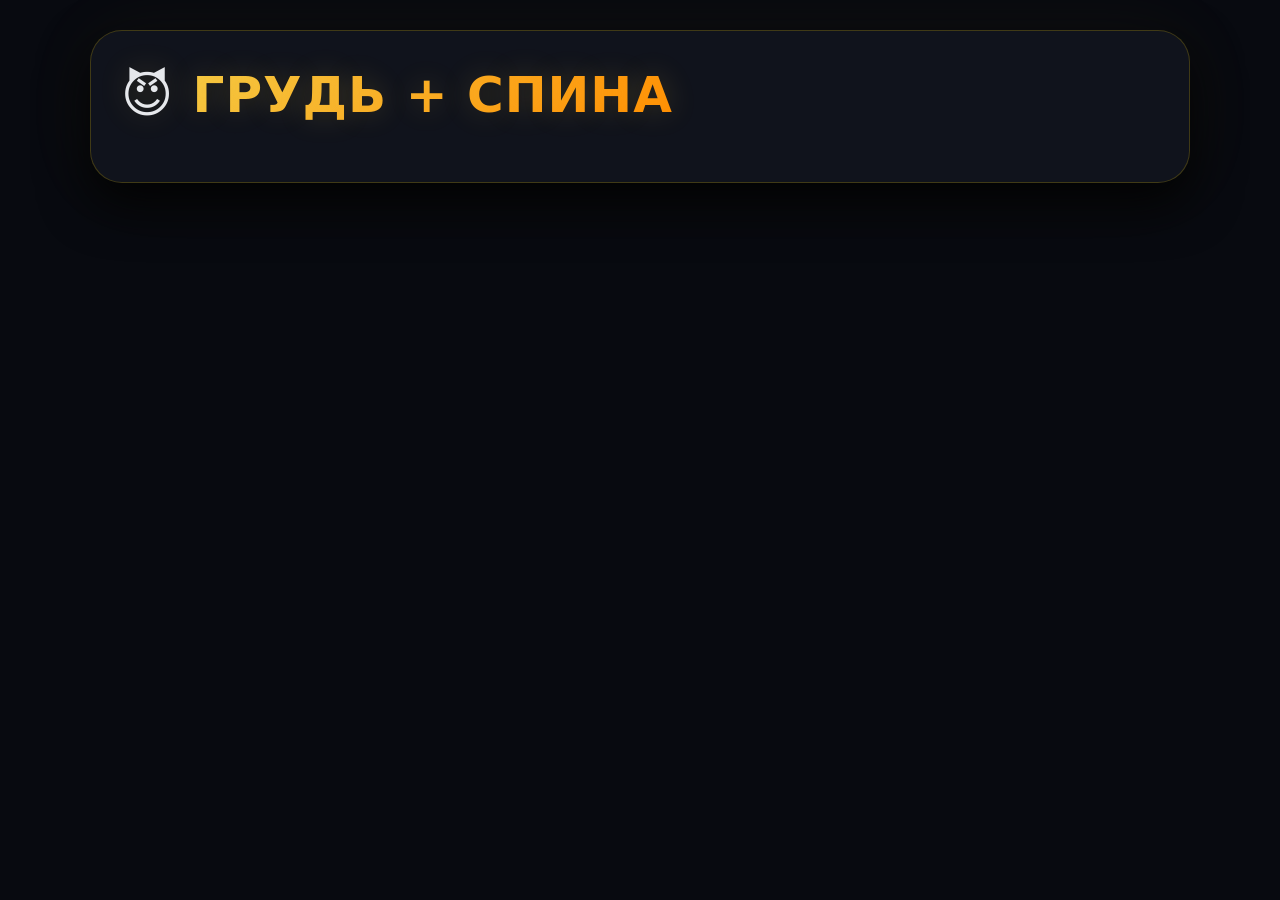
==== chest/chest.html @ 01c7d96b "Add files via upload" ====
<!DOCTYPE html>
<html lang="ru">
    <head>
        <meta charset="UTF-8" />
        <meta name="viewport" content="width=device-width, initial-scale=1.0" />
        <title>Адская тренировка: Грудь + Спина</title>
        <link rel="stylesheet" href="style.css">
    </head>
    <body>
        <div class="container">
        <h1 class="fade-item">😈 <span>ГРУДЬ + СПИНА</span></h1>

        <div class="subhead fade-item">
            <div class="meta">
                <span>⏱ 60–80 мин</span>
                <span>🔥 <i>Грудь + Спина</i></span>
                <span>🔄 1 раз в неделю (ПТ)</span>
            </div>
            <div class="badge-user">
                <div class="avatar">👤</div>
                <div class="name">Тимур Ветров <small>• тренировка</small></div>
            </div>
        </div>

        <!-- БЛОК 1: БАЗА -->
        <div class="block red fade-item">
            <div class="block-title">
                <span class="emoji">🔴</span> Блок 1: База (жим + тяга)
            </div>
            <div class="block-sub">Закладываем основу массы и силы.</div>
            <table>
                <thead>
                    <tr><th>№</th><th>Упражнение</th><th>Подходы</th><th>Повторы</th><th>Отдых</th></tr>
                </thead>
                <tbody>
                    <tr><td><span class="highlight">1</span></td><td><strong>Жим штанги горизонтально — пирамида</strong></td><td>6</td><td>20 / 15 / 8 / макс / макс / макс</td><td>60 сек / 120 сек</td></tr>
                    <tr><td><span class="highlight">2</span></td><td><strong>Верхние тяги (широкий хват)</strong></td><td>3</td><td>10–12</td><td>60–90″</td></tr>
                    <tr><td><span class="highlight">3</span></td><td><strong>Верхние тяги (узкий/средний хват)</strong></td><td>3</td><td>10–12</td><td>60–90″</td></tr>
                </tbody>
            </table>
        </div>

        <div class="rest-plate fade-item">
            ⏱ ОТДЫХ 90 СЕКУНД
            <div class="sub">переход к добивке груди</div>
        </div>

        <!-- БЛОК 2: ДОБИВКА ГРУДИ -->
        <div class="block blue fade-item">
            <div class="block-title">
                <span class="emoji">🔵</span> Блок 2: Добивка груди (углы + изоляция)
            </div>
            <div class="block-sub"><strong>Внимание:</strong> жим на опущенной скамье — твой приоритет, бьёт прямо в низ груди.</div>
            <table>
                <thead>
                    <tr><th>№</th><th>Упражнение</th><th>Подходы</th><th>Повторы</th><th>Отдых</th></tr>
                </thead>
                <tbody>
                    <tr><td><span class="highlight">4</span></td><td><strong>Жим гантелей на опущенной скамье (низ)</strong></td><td>3</td><td>10–12</td><td>90″</td></tr>
                    <tr><td><span class="highlight">5</span></td><td><strong>Жим гантелей на приподнятой скамье (верх)</strong></td><td>3</td><td>10–12</td><td>90″</td></tr>
                    <tr><td><span class="highlight">6</span></td><td><strong>Разводка на горизонтальной скамье</strong></td><td>3</td><td>12–15</td><td>60″</td></tr>
                </tbody>
            </table>
        </div>

        <div class="rest-plate fade-item">
            ⏱ ОТДЫХ 90 СЕКУНД
            <div class="sub">переход к толщине спины</div>
        </div>

        <!-- БЛОК 3: ТОЛЩИНА СПИНЫ -->
        <div class="block yellow fade-item">
            <div class="block-title">
                <span class="emoji">🟡</span> Блок 3: Толщина спины (горизонтальные тяги)
            </div>
            <div class="block-sub">Глубина спины, ромбовидные, средняя трапеция.</div>
            <table>
                <thead>
                    <tr><th>№</th><th>Упражнение</th><th>Подходы</th><th>Повторы</th><th>Отдых</th></tr>
                </thead>
                <tbody>
                    <tr><td><span class="highlight">7</span></td><td><strong>Тяга штанги с Т-грифом — пирамида</strong></td><td>4</td><td>15 / 8 / 8 / 8</td><td>90″</td></tr>
                    <tr><td><span class="highlight">8</span></td><td><strong>Тяги на тросовом тренажере (раздельные ручки, сидя)</strong></td><td>3</td><td>12–15</td><td>60″</td></tr>
                </tbody>
            </table>
        </div>

        <div class="rest-plate fade-item">
            ⏱ ОТДЫХ 60 СЕКУНД
            <div class="sub">переход к изоляции</div>
        </div>

        <!-- БЛОК 4: ИЗОЛЯЦИЯ + ДОБОЙ -->
        <div class="block green fade-item">
            <div class="block-title">
                <span class="emoji">🟢</span> Блок 4: Изоляция + добой
            </div>
            <div class="block-sub">Коронные упражнения для пикового сокращения и поясницы.</div>
            <table>
                <thead>
                    <tr><th>№</th><th>Упражнение</th><th>Подходы</th><th>Повторы</th><th>Отдых</th></tr>
                </thead>
                <tbody>
                    <tr><td><span class="highlight">9</span></td><td><strong>Отжимания от брусьев (с весом)</strong></td><td>3</td><td>10–12</td><td>90″</td></tr>
                    <tr><td><span class="highlight">10</span></td><td><strong>Бабочка (тренажёр)</strong></td><td>3</td><td>12–15</td><td>60″</td></tr>
                    <tr><td><span class="highlight">11</span></td><td><strong>Гиперэкстензия (с блином на груди)</strong></td><td>3</td><td>15–20</td><td>45″</td></tr>
                </tbody>
            </table>
        </div>

        <div class="note-block fade-item">
            <h3>🧠 ТВОИ ПОМЕТКИ</h3>
            <ul>
                <li><strong>Пирамида (1):</strong> первые два подхода — разминочные (60 сек), остальные — рабочие (120 сек).</li>
                <li><strong>Низ груди — твой приоритет.</strong> Жим на опущенной скамье и брусья обязательны.</li>
                <li><strong>Колени не страдают</strong> — все упражнения выполняются сидя, лёжа или с опорой.</li>
                <li><strong>Тяга Т-грифа:</strong> разминка 25 кг, потом 40 кг, потом 2 подхода по 50 кг.</li>
                <li><strong>Суперсет не предусмотрен</strong> — делай всё по отдельности с отдыхом.</li>
            </ul>
        </div>

        <div class="footer fade-item">
            <div>
                <span class="latin">🦾 Per aspera ad astra.</span>
                <span class="main-text">Только вперед, ГаЗззз!</span>
                <span class="flame">🔥</span>
            </div>
        </div>
    </div>

        <script src="../app.js"></script>
    </body>
</html>
---- chest/style.css ----
* {
    margin: 0;
    padding: 0;
    box-sizing: border-box;
}

body {
    background: #080a10;
    font-family: 'Segoe UI', Roboto, system-ui, -apple-system, sans-serif;
    padding: 30px 15px;
    display: flex;
    justify-content: center;
    color: #e6e8ec;
}

.container {
    max-width: 1100px;
    width: 100%;
    background: #10131c;
    padding: 35px 30px;
    border-radius: 32px;
    box-shadow: 0 20px 50px rgba(0, 0, 0, 0.9), 0 0 80px rgba(245, 200, 66, 0.05);
    border: 1px solid rgba(255, 215, 0, 0.2);
    transition: opacity 0.5s ease, transform 0.5s ease;
    overflow: hidden;
}

.fade-item {
    opacity: 0;
    transform: translateY(20px);
    transition: opacity 0.8s ease, transform 0.8s ease, height 0.8s ease, margin 0.8s ease, padding 0.8s ease;
    height: 0;
    overflow: hidden;
    margin: 0;
    padding: 0;
}

.fade-item.visible {
    opacity: 1;
    transform: translateY(0);
    height: auto;
    overflow: visible;
}

h1.fade-item {
    height: auto;
    overflow: visible;
    padding: 0;
    margin: 0 0 8px 0;
}
h1.fade-item.visible {
    margin: 0 0 8px 0;
}

.subhead.fade-item {
    display: flex;
    flex-wrap: wrap;
    justify-content: space-between;
    align-items: center;
    border-bottom: 1px solid #252b37;
    padding: 0;
    margin: 0;
    height: 0;
    overflow: hidden;
    opacity: 0;
}
.subhead.fade-item.visible {
    height: auto;
    overflow: visible;
    padding: 0 0 20px 0;
    margin: 0 0 30px 0;
    opacity: 1;
}

.block {
    background: #181e28;
    border-radius: 24px;
    border-left: 6px solid #f5c842;
    box-shadow: 0 2px 20px rgba(0, 0, 0, 0.6), 0 0 30px rgba(0, 0, 0, 0.3);
}

.block.fade-item {
    padding: 0;
    margin: 0;
    height: 0;
    overflow: hidden;
    opacity: 0;
}
.block.fade-item.visible {
    height: auto;
    overflow: visible;
    padding: 20px 24px;
    margin: 0 0 40px 0;
    opacity: 1;
}

.block.red {
    border-left-color: #ff4757;
    background: linear-gradient(135deg, #1a1015, #181e28);
    box-shadow: 0 2px 20px rgba(255, 71, 87, 0.15), 0 0 40px rgba(255, 71, 87, 0.05);
}

.block.green {
    border-left-color: #2ed573;
    background: linear-gradient(135deg, #0f1a14, #181e28);
    box-shadow: 0 2px 20px rgba(46, 213, 115, 0.15), 0 0 40px rgba(46, 213, 115, 0.05);
}

.block.blue {
    border-left-color: #4a8de6;
    background: linear-gradient(135deg, #0f172a, #181e28);
    box-shadow: 0 2px 20px rgba(74, 141, 230, 0.15), 0 0 40px rgba(74, 141, 230, 0.05);
}

.block.yellow {
    border-left-color: #e9b741;
    background: linear-gradient(135deg, #1a150f, #181e28);
    box-shadow: 0 2px 20px rgba(233, 183, 65, 0.15), 0 0 40px rgba(233, 183, 65, 0.05);
}

.block.black {
    border-left-color: #7f8c9b;
    background: linear-gradient(135deg, #14171c, #181e28);
    box-shadow: 0 2px 20px rgba(127, 140, 155, 0.1), 0 0 30px rgba(127, 140, 155, 0.03);
}

.rest-plate.fade-item {
    padding: 0;
    margin: 0;
    height: 0;
    overflow: hidden;
    opacity: 0;
}
.rest-plate.fade-item.visible {
    height: auto;
    overflow: visible;
    padding: 14px 20px;
    margin: 0 0 40px 0;
    opacity: 1;
}

.note-block.fade-item {
    padding: 0;
    margin: 0;
    height: 0;
    overflow: hidden;
    opacity: 0;
}
.note-block.fade-item.visible {
    height: auto;
    overflow: visible;
    padding: 20px 26px;
    margin: 30px 0 0 0;
    opacity: 1;
}

.footer.fade-item {
    padding: 0;
    margin: 0;
    height: 0;
    overflow: hidden;
    opacity: 0;
}
.footer.fade-item.visible {
    height: auto;
    overflow: visible;
    padding: 25px 0 0 0;
    margin: 30px 0 0 0;
    opacity: 1;
    border-top: 1px solid #1f2733;
}

h1 {
    font-size: 50px;
    font-weight: 700;
    letter-spacing: 1px;
    text-shadow: 0 0 30px rgba(245, 200, 66, 0.2);
    text-align: left;
}

h1 span {
    background: linear-gradient(135deg, #f5c842, #ff8c00);
    -webkit-background-clip: text;
    -webkit-text-fill-color: transparent;
}

.subhead .meta {
    font-size: 15px;
    color: #a0a8b8;
    display: flex;
    flex-wrap: wrap;
    gap: 20px;
}

.subhead .meta span {
    background: #1d232e;
    padding: 5px 16px;
    border-radius: 40px;
    font-weight: 500;
    border: 1px solid #2d3442;
    color: #cdd3df;
}

.subhead .meta i {
    font-style: normal;
    color: #f5c842;
}

.badge-user {
    display: flex;
    align-items: center;
    gap: 12px;
    background: #1d232e;
    padding: 6px 18px 6px 14px;
    border-radius: 40px;
    border: 1px solid #2d3442;
}

.badge-user .avatar {
    width: 32px;
    height: 32px;
    border-radius: 50%;
    background: linear-gradient(135deg, #f5c842, #ff8c00);
    display: flex;
    align-items: center;
    justify-content: center;
    font-size: 18px;
    color: #0b0d11;
    border: 2px solid #f5c842;
}

.badge-user .name {
    font-weight: 600;
    color: #e6e8ec;
    font-size: 14px;
    letter-spacing: 0.3px;
}

.badge-user .name small {
    font-weight: 400;
    color: #8a9bb0;
    font-size: 11px;
    letter-spacing: 0.5px;
}

.block-title {
    font-size: 20px;
    font-weight: 600;
    display: flex;
    align-items: center;
    gap: 12px;
    margin-bottom: 6px;
}

.block.red .block-title {
    color: #ff6b7a;
}
.block.green .block-title {
    color: #4ae08a;
}
.block.blue .block-title {
    color: #6aade6;
}
.block.yellow .block-title {
    color: #e9b741;
}
.block.black .block-title {
    color: #b3bccf;
}

.block-title .emoji {
    font-size: 26px;
}

.block-sub {
    font-size: 14px;
    color: #9aa4b6;
    margin-bottom: 16px;
    padding-left: 40px;
}

table {
    width: 100%;
    border-collapse: collapse;
    font-size: 14px;
    line-height: 1.5;
}

table thead th {
    text-align: left;
    padding: 12px 6px 8px 6px;
    border-bottom: 2px solid #2c3443;
    color: #b3bccf;
    font-weight: 600;
    font-size: 13px;
    letter-spacing: 0.3px;
}

table tbody td {
    padding: 11px 6px;
    border-bottom: 1px solid #222a36;
    vertical-align: middle;
}

table tbody tr:last-child td {
    border-bottom: none;
}

.highlight {
    color: #f5c842;
    font-weight: 600;
}

.block.red .highlight {
    color: #ff6b7a;
}
.block.green .highlight {
    color: #4ae08a;
}
.block.blue .highlight {
    color: #6aade6;
}
.block.yellow .highlight {
    color: #e9b741;
}
.block.black .highlight {
    color: #b3bccf;
}

.rest-plate {
    background: #1a1f2a;
    border: 2px dashed #f5c842;
    border-radius: 16px;
    text-align: center;
    font-size: 22px;
    font-weight: 700;
    color: #f5c842;
    letter-spacing: 2px;
    text-transform: uppercase;
    box-shadow: 0 0 30px rgba(245, 200, 66, 0.08), 0 0 60px rgba(245, 200, 66, 0.03);
}

.rest-plate .sub {
    font-size: 14px;
    font-weight: 400;
    color: #8a9bb0;
    letter-spacing: 1px;
    margin-top: 4px;
}

.rest-plate.special {
    border-color: #7f8c9b;
    color: #b3bccf;
    box-shadow: 0 0 30px rgba(127, 140, 155, 0.06), 0 0 60px rgba(127, 140, 155, 0.02);
}

.note-block {
    background: #10141b;
    border-radius: 20px;
    border: 1px solid #252d3b;
    box-shadow: 0 0 30px rgba(0, 0, 0, 0.3);
}

.note-block h3 {
    color: #f5c842;
    font-size: 18px;
    margin-bottom: 10px;
    text-shadow: 0 0 20px rgba(245, 200, 66, 0.1);
}

.note-block ul {
    list-style: none;
    padding: 0;
}

.note-block li {
    padding: 7px 0 7px 28px;
    background: url('data:image/svg+xml;utf8,<svg xmlns="http://www.w3.org/2000/svg" width="18" height="18" viewBox="0 0 24 24" fill="none" stroke="%23f5c842" stroke-width="2"><path d="M20 6L9 17l-5-5"/></svg>') left center no-repeat;
    background-size: 18px;
    color: #c8d0de;
    line-height: 1.5;
}

.footer {
    text-align: right;
    font-size: 16px;
    color: #7b879b;
}

.footer .latin {
    color: #f5c842;
    font-weight: 600;
    letter-spacing: 1px;
    text-shadow: 0 0 20px rgba(245, 200, 66, 0.1);
}

.footer .main-text {
    color: #b3bccf;
}

.footer .flame {
    color: #ff6b4a;
}

@media (max-width: 1024px) {
    h1 {
        font-size: 40px;
    }
    .subhead.fade-item {
        gap: 15px;
    }
}

@media (max-width: 768px) {
    h1 {
        font-size: 30px;
        font-weight: 600;
    }
    .subhead.fade-item {
        flex-wrap: nowrap;
        justify-content: space-between;
    }
}

@media (max-width: 700px) {
    .container {
        padding: 20px 12px;
    }

    table {
        font-size: 12px;
    }

    .block.fade-item.visible {
        padding: 16px;
        margin: 0 0 20px 0;
    }

    .subhead {
        flex-direction: column;
        align-items: flex-start;
        gap: 12px;
    }
    .subhead.fade-item.visible {
        margin: 0 0 20px 0;
        padding: 0 0 16px 0;
    }

    .rest-plate {
        font-size: 18px;
        padding: 12px 16px;
    }
    .rest-plate.fade-item.visible {
        margin: 0 0 20px 0;
        padding: 12px 16px;
    }

    .note-block.fade-item.visible {
        margin: 20px 0 0 0;
        padding: 16px 18px;
    }

    .footer.fade-item.visible {
        margin: 20px 0 0 0;
        padding: 18px 0 0 0;
    }

    .badge-user {
        padding: 4px 14px 4px 10px;
    }
    .badge-user .avatar {
        width: 26px;
        height: 26px;
        font-size: 14px;
    }
    .badge-user .name {
        font-size: 12px;
    }

    .fade-item {
        transition-duration: 0.4s;
    }

    .container {
        transition-duration: 0.3s;
    }
}

@media (max-width: 530px) {
    h1 {
        font-size: 28px;
        font-weight: 600;
    }
}

@media (max-width: 480px) {
    h1 {
        font-size: 22px;
        font-weight: 600;
    }
    .container {
        padding: 16px 10px;
    }

    .block-title {
        font-size: 17px;
    }

    .block-sub {
        font-size: 12px;
        padding-left: 0;
    }

    .rest-plate {
        font-size: 16px;
        padding: 10px 12px;
    }

    .rest-plate .sub {
        font-size: 12px;
    }

    .note-block.fade-item.visible {
        padding: 14px 16px;
    }

    .note-block li {
        font-size: 13px;
        padding: 5px 0 5px 24px;
    }

    .footer {
        font-size: 14px;
    }
}

@media (max-width: 450px) {
    .block.fade-item.visible {
        padding: 10px;
    }

    .block {
        border-left-width: 2px;
    }

    table {
        line-height: 1.35;
    }

    table thead th {
        text-align: center;
        padding: 0px 3px 4px 3px;
        border-bottom: 1px solid #2c3443;
    }

    table tbody td {
        padding: 5px 4px;
    }
}

@media (max-width: 425px) {
    h1 {
        text-align: center;
    }

    .footer div {
        display: flex;
        gap: 5px;
    }
}
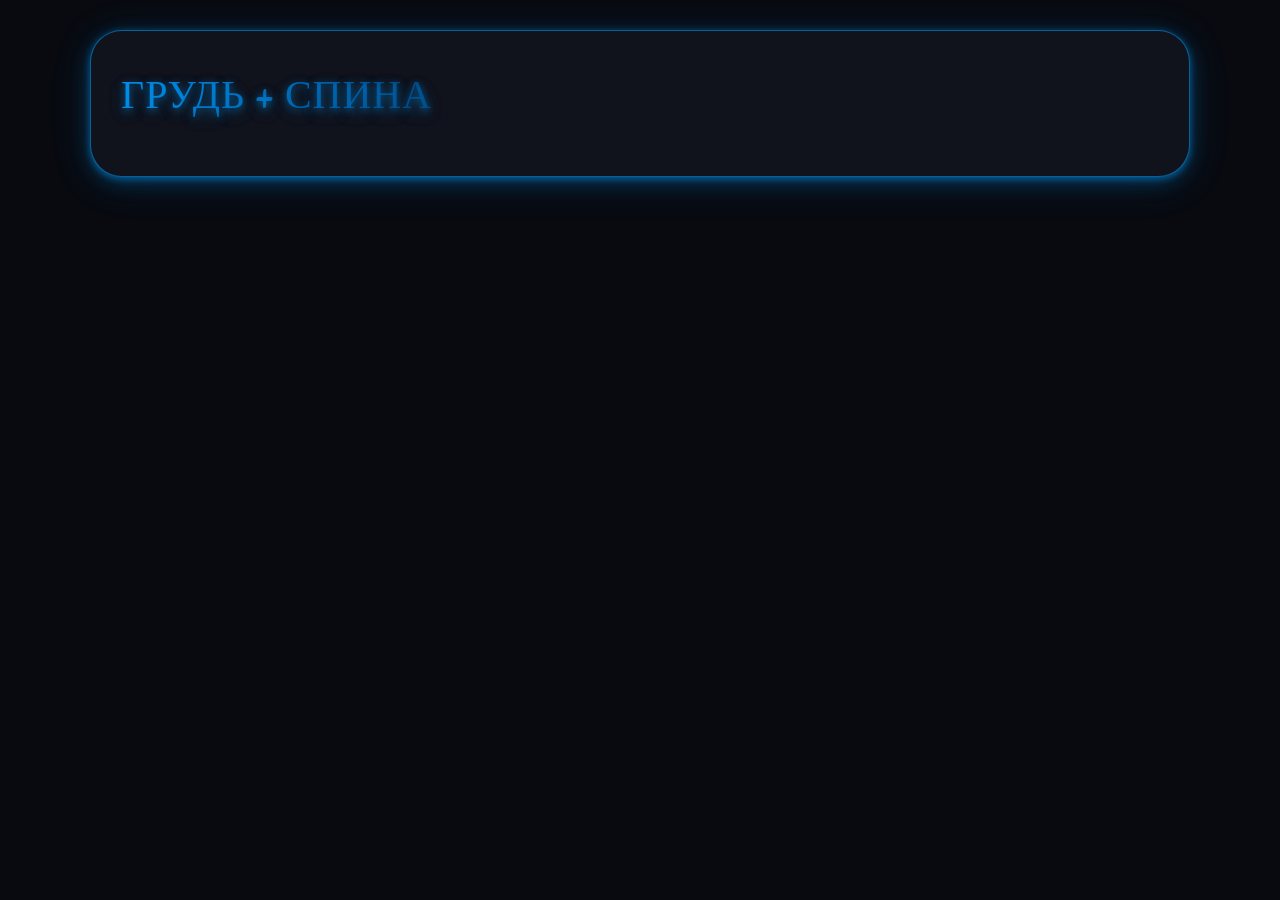
==== commit 3f598168: "Add files via upload" ====
--- a/chest/chest.html
+++ b/chest/chest.html
@@ -7,126 +7,137 @@
         <link rel="stylesheet" href="style.css">
     </head>
     <body>
-        <div class="container">
-        <h1 class="fade-item">😈 <span>ГРУДЬ + СПИНА</span></h1>
+        <div class="page">
+            <h1 class="page__title fade-item">
+                <span class="page__title-accent">ГРУДЬ + СПИНА</span>
+            </h1>
 
-        <div class="subhead fade-item">
-            <div class="meta">
-                <span>⏱ 60–80 мин</span>
-                <span>🔥 <i>Грудь + Спина</i></span>
-                <span>🔄 1 раз в неделю (ПТ)</span>
+            <div class="header fade-item">
+                <div class="header__meta">
+                    <span class="header__tag">⏱ 60–80 мин</span>
+                    <span class="header__tag">🔥 <i>Грудь + Спина</i></span>
+                    <span class="header__tag">🔄 1 раз в неделю (ПТ)</span>
+                </div>
+                <div class="badge">
+                    <div class="badge__avatar">👤</div>
+                    <div class="badge__name">Тимур Ветров <span class="badge__label">• тренировка</span></div>
+                </div>
             </div>
-            <div class="badge-user">
-                <div class="avatar">👤</div>
-                <div class="name">Тимур Ветров <small>• тренировка</small></div>
+
+            <!-- БЛОК 1: БАЗА (КРАСНЫЙ) -->
+            <div class="card card--red fade-item">
+                <div class="card__title">
+                    <span class="card__icon card__icon--red">🔴</span> Блок 1: База (жим + тяга)
+                </div>
+                <div class="card__sub">Закладываем основу массы и силы.</div>
+                
+                <div class="table-wrapper table-wrapper--red">
+                    <table class="table">
+                        <thead class="thead--red">
+                            <tr><th>№</th><th>Упражнение</th><th>Подходы</th><th>Повторы</th><th>Отдых</th></tr>
+                        </thead>
+                        <tbody>
+                            <tr><td class="table__highlight">1</td><td><strong>Жим штанги горизонтально — пирамида</strong></td><td>6</td><td>20 / 15 / 8 / макс / макс / макс</td><td>60 сек / 120 сек</td></tr>
+                            <tr><td class="table__highlight">2</td><td><strong>Верхние тяги (широкий хват)</strong></td><td>3</td><td>10–12</td><td>60–90″</td></tr>
+                            <tr><td class="table__highlight">3</td><td><strong>Верхние тяги (узкий/средний хват)</strong></td><td>3</td><td>10–12</td><td>60–90″</td></tr>
+                        </tbody>
+                    </table>
+                </div>
+            </div>
+
+            <div class="divider fade-item">
+                ⏱ ОТДЫХ 90 СЕКУНД
+                <span class="divider__sub">переход к добивке груди</span>
+            </div>
+
+            <!-- БЛОК 2: ДОБИВКА ГРУДИ (ФИОЛЕТОВЫЙ) -->
+            <div class="card card--purple fade-item">
+                <div class="card__title">
+                    <span class="card__icon card__icon--purple">🟣</span> Блок 2: Добивка груди (углы + изоляция)
+                </div>
+                <div class="card__sub"><strong>Внимание:</strong> жим на опущенной скамье — твой приоритет, бьёт прямо в низ груди.</div>
+                
+                <div class="table-wrapper table-wrapper--purple">
+                    <table class="table">
+                        <thead class="thead--purple">
+                            <tr><th>№</th><th>Упражнение</th><th>Подходы</th><th>Повторы</th><th>Отдых</th></tr>
+                        </thead>
+                        <tbody>
+                            <tr><td class="table__highlight">4</td><td><strong>Жим гантелей на опущенной скамье (низ)</strong></td><td>3</td><td>10–12</td><td>90″</td></tr>
+                            <tr><td class="table__highlight">5</td><td><strong>Жим гантелей на приподнятой скамье (верх)</strong></td><td>3</td><td>10–12</td><td>90″</td></tr>
+                            <tr><td class="table__highlight">6</td><td><strong>Разводка на горизонтальной скамье</strong></td><td>3</td><td>12–15</td><td>60″</td></tr>
+                        </tbody>
+                    </table>
+                </div>
+            </div>
+
+            <div class="divider fade-item">
+                ⏱ ОТДЫХ 90 СЕКУНД
+                <span class="divider__sub">переход к толщине спины</span>
+            </div>
+
+            <!-- БЛОК 3: ТОЛЩИНА СПИНЫ (КРАСНЫЙ) -->
+            <div class="card card--red fade-item">
+                <div class="card__title">
+                    <span class="card__icon card__icon--red">🔴</span> Блок 3: Толщина спины (горизонтальные тяги)
+                </div>
+                <div class="card__sub">Глубина спины, ромбовидные, средняя трапеция.</div>
+                
+                <div class="table-wrapper table-wrapper--red">
+                    <table class="table">
+                        <thead class="thead--red">
+                            <tr><th>№</th><th>Упражнение</th><th>Подходы</th><th>Повторы</th><th>Отдых</th></tr>
+                        </thead>
+                        <tbody>
+                            <tr><td class="table__highlight">7</td><td><strong>Тяга штанги с Т-грифом — пирамида</strong></td><td>4</td><td>15 / 8 / 8 / 8</td><td>90″</td></tr>
+                            <tr><td class="table__highlight">8</td><td><strong>Тяги на тросовом тренажере (раздельные ручки, сидя)</strong></td><td>3</td><td>12–15</td><td>60″</td></tr>
+                        </tbody>
+                    </table>
+                </div>
+            </div>
+
+            <div class="divider fade-item">
+                ⏱ ОТДЫХ 60 СЕКУНД
+                <span class="divider__sub">переход к изоляции</span>
+            </div>
+
+            <!-- БЛОК 4: ИЗОЛЯЦИЯ + ДОБОЙ (ФИОЛЕТОВЫЙ) -->
+            <div class="card card--purple fade-item">
+                <div class="card__title">
+                    <span class="card__icon card__icon--purple">🟣</span> Блок 4: Изоляция + добой
+                </div>
+                <div class="card__sub">Коронные упражнения для пикового сокращения и поясницы.</div>
+                
+                <div class="table-wrapper table-wrapper--purple">
+                    <table class="table">
+                        <thead class="thead--purple">
+                            <tr><th>№</th><th>Упражнение</th><th>Подходы</th><th>Повторы</th><th>Отдых</th></tr>
+                        </thead>
+                        <tbody>
+                            <tr><td class="table__highlight">9</td><td><strong>Отжимания от брусьев (с весом)</strong></td><td>3</td><td>10–12</td><td>90″</td></tr>
+                            <tr><td class="table__highlight">10</td><td><strong>Бабочка (тренажёр)</strong></td><td>3</td><td>12–15</td><td>60″</td></tr>
+                            <tr><td class="table__highlight">11</td><td><strong>Гиперэкстензия (с блином на груди)</strong></td><td>3</td><td>15–20</td><td>45″</td></tr>
+                        </tbody>
+                    </table>
+                </div>
+            </div>
+
+            <div class="notes fade-item">
+                <h3 class="notes__title">🧠 ТВОИ ПОМЕТКИ</h3>
+                <ul class="notes__list">
+                    <li class="notes__item"><strong>Пирамида (1):</strong> первые два подхода — разминочные (60 сек), остальные — рабочие (120 сек).</li>
+                    <li class="notes__item"><strong>Низ груди — твой приоритет.</strong> Жим на опущенной скамье и брусья обязательны.</li>
+                    <li class="notes__item"><strong>Колени не страдают</strong> — все упражнения выполняются сидя, лёжа или с опорой.</li>
+                    <li class="notes__item"><strong>Тяга Т-грифа:</strong> разминка 25 кг, потом 40 кг, потом 2 подхода по 50 кг.</li>
+                    <li class="notes__item"><strong>Суперсет не предусмотрен</strong> — делай всё по отдельности с отдыхом.</li>
+                </ul>
+            </div>
+
+            <div class="footer fade-item">
+                <span class="footer__latin">Per aspera ad astra.</span>
+                <span class="footer__text">Только вперед, ГаЗззз!</span>
             </div>
         </div>
-
-        <!-- БЛОК 1: БАЗА -->
-        <div class="block red fade-item">
-            <div class="block-title">
-                <span class="emoji">🔴</span> Блок 1: База (жим + тяга)
-            </div>
-            <div class="block-sub">Закладываем основу массы и силы.</div>
-            <table>
-                <thead>
-                    <tr><th>№</th><th>Упражнение</th><th>Подходы</th><th>Повторы</th><th>Отдых</th></tr>
-                </thead>
-                <tbody>
-                    <tr><td><span class="highlight">1</span></td><td><strong>Жим штанги горизонтально — пирамида</strong></td><td>6</td><td>20 / 15 / 8 / макс / макс / макс</td><td>60 сек / 120 сек</td></tr>
-                    <tr><td><span class="highlight">2</span></td><td><strong>Верхние тяги (широкий хват)</strong></td><td>3</td><td>10–12</td><td>60–90″</td></tr>
-                    <tr><td><span class="highlight">3</span></td><td><strong>Верхние тяги (узкий/средний хват)</strong></td><td>3</td><td>10–12</td><td>60–90″</td></tr>
-                </tbody>
-            </table>
-        </div>
-
-        <div class="rest-plate fade-item">
-            ⏱ ОТДЫХ 90 СЕКУНД
-            <div class="sub">переход к добивке груди</div>
-        </div>
-
-        <!-- БЛОК 2: ДОБИВКА ГРУДИ -->
-        <div class="block blue fade-item">
-            <div class="block-title">
-                <span class="emoji">🔵</span> Блок 2: Добивка груди (углы + изоляция)
-            </div>
-            <div class="block-sub"><strong>Внимание:</strong> жим на опущенной скамье — твой приоритет, бьёт прямо в низ груди.</div>
-            <table>
-                <thead>
-                    <tr><th>№</th><th>Упражнение</th><th>Подходы</th><th>Повторы</th><th>Отдых</th></tr>
-                </thead>
-                <tbody>
-                    <tr><td><span class="highlight">4</span></td><td><strong>Жим гантелей на опущенной скамье (низ)</strong></td><td>3</td><td>10–12</td><td>90″</td></tr>
-                    <tr><td><span class="highlight">5</span></td><td><strong>Жим гантелей на приподнятой скамье (верх)</strong></td><td>3</td><td>10–12</td><td>90″</td></tr>
-                    <tr><td><span class="highlight">6</span></td><td><strong>Разводка на горизонтальной скамье</strong></td><td>3</td><td>12–15</td><td>60″</td></tr>
-                </tbody>
-            </table>
-        </div>
-
-        <div class="rest-plate fade-item">
-            ⏱ ОТДЫХ 90 СЕКУНД
-            <div class="sub">переход к толщине спины</div>
-        </div>
-
-        <!-- БЛОК 3: ТОЛЩИНА СПИНЫ -->
-        <div class="block yellow fade-item">
-            <div class="block-title">
-                <span class="emoji">🟡</span> Блок 3: Толщина спины (горизонтальные тяги)
-            </div>
-            <div class="block-sub">Глубина спины, ромбовидные, средняя трапеция.</div>
-            <table>
-                <thead>
-                    <tr><th>№</th><th>Упражнение</th><th>Подходы</th><th>Повторы</th><th>Отдых</th></tr>
-                </thead>
-                <tbody>
-                    <tr><td><span class="highlight">7</span></td><td><strong>Тяга штанги с Т-грифом — пирамида</strong></td><td>4</td><td>15 / 8 / 8 / 8</td><td>90″</td></tr>
-                    <tr><td><span class="highlight">8</span></td><td><strong>Тяги на тросовом тренажере (раздельные ручки, сидя)</strong></td><td>3</td><td>12–15</td><td>60″</td></tr>
-                </tbody>
-            </table>
-        </div>
-
-        <div class="rest-plate fade-item">
-            ⏱ ОТДЫХ 60 СЕКУНД
-            <div class="sub">переход к изоляции</div>
-        </div>
-
-        <!-- БЛОК 4: ИЗОЛЯЦИЯ + ДОБОЙ -->
-        <div class="block green fade-item">
-            <div class="block-title">
-                <span class="emoji">🟢</span> Блок 4: Изоляция + добой
-            </div>
-            <div class="block-sub">Коронные упражнения для пикового сокращения и поясницы.</div>
-            <table>
-                <thead>
-                    <tr><th>№</th><th>Упражнение</th><th>Подходы</th><th>Повторы</th><th>Отдых</th></tr>
-                </thead>
-                <tbody>
-                    <tr><td><span class="highlight">9</span></td><td><strong>Отжимания от брусьев (с весом)</strong></td><td>3</td><td>10–12</td><td>90″</td></tr>
-                    <tr><td><span class="highlight">10</span></td><td><strong>Бабочка (тренажёр)</strong></td><td>3</td><td>12–15</td><td>60″</td></tr>
-                    <tr><td><span class="highlight">11</span></td><td><strong>Гиперэкстензия (с блином на груди)</strong></td><td>3</td><td>15–20</td><td>45″</td></tr>
-                </tbody>
-            </table>
-        </div>
-
-        <div class="note-block fade-item">
-            <h3>🧠 ТВОИ ПОМЕТКИ</h3>
-            <ul>
-                <li><strong>Пирамида (1):</strong> первые два подхода — разминочные (60 сек), остальные — рабочие (120 сек).</li>
-                <li><strong>Низ груди — твой приоритет.</strong> Жим на опущенной скамье и брусья обязательны.</li>
-                <li><strong>Колени не страдают</strong> — все упражнения выполняются сидя, лёжа или с опорой.</li>
-                <li><strong>Тяга Т-грифа:</strong> разминка 25 кг, потом 40 кг, потом 2 подхода по 50 кг.</li>
-                <li><strong>Суперсет не предусмотрен</strong> — делай всё по отдельности с отдыхом.</li>
-            </ul>
-        </div>
-
-        <div class="footer fade-item">
-            <div>
-                <span class="latin">🦾 Per aspera ad astra.</span>
-                <span class="main-text">Только вперед, ГаЗззз!</span>
-                <span class="flame">🔥</span>
-            </div>
-        </div>
-    </div>
 
         <script src="../app.js"></script>
     </body>
--- a/chest/style.css
+++ b/chest/style.css
@@ -1,3 +1,6 @@
+/* ===== ГЛОБАЛЬНЫЕ ===== */
+@import url('https://fonts.googleapis.com/css2?family=Patrick+Hand&family=Rubik+Dirt&family=Rye&family=UnifrakturMaguntia&display=swap');
+
 * {
     margin: 0;
     padding: 0;
@@ -6,25 +9,69 @@
 
 body {
     background: #080a10;
-    font-family: 'Segoe UI', Roboto, system-ui, -apple-system, sans-serif;
+    font-family: "Patrick Hand", cursive;
     padding: 30px 15px;
     display: flex;
     justify-content: center;
     color: #e6e8ec;
 }
 
-.container {
+/* ============================================
+   ВЫДЕЛЕНИЕ (SELECTION) — ДЛЯ ВСЕЙ СТРАНИЦЫ
+   ============================================ */
+::selection {
+    background: #0094F0;
+    color: #ffffff;
+}
+
+::-moz-selection {
+    background: #0094F0;
+    color: #ffffff;
+}
+
+/* Для красных карточек (база) */
+.card--red ::selection {
+    background: #E30102;
+    color: #ffffff;
+}
+
+.card--red ::-moz-selection {
+    background: #E30102;
+    color: #ffffff;
+}
+
+/* Для фиолетовых карточек (добивка) */
+.card--purple ::selection {
+    background: #BC00DD;
+    color: #ffffff;
+}
+
+.card--purple ::-moz-selection {
+    background: #BC00DD;
+    color: #ffffff;
+}
+
+/* ============================================
+   PAGE
+   ============================================ */
+.page {
     max-width: 1100px;
     width: 100%;
     background: #10131c;
     padding: 35px 30px;
     border-radius: 32px;
-    box-shadow: 0 20px 50px rgba(0, 0, 0, 0.9), 0 0 80px rgba(245, 200, 66, 0.05);
-    border: 1px solid rgba(255, 215, 0, 0.2);
+    box-shadow: 
+        0 2px 7px rgba(0, 148, 240, 0.5),
+        0 5px 20px rgba(0, 148, 240, 0.25),
+        0 5px 40px rgba(0, 148, 240, 0.15);
+    border: 1px solid rgba(0, 148, 240, 0.6);
     transition: opacity 0.5s ease, transform 0.5s ease;
     overflow: hidden;
 }
 
+/* ============================================
+   FADE
+   ============================================ */
 .fade-item {
     opacity: 0;
     transform: translateY(20px);
@@ -42,29 +89,68 @@
     overflow: visible;
 }
 
-h1.fade-item {
+/* ============================================
+   PAGE TITLE
+   ============================================ */
+.page__title {
+    font-size: 50px;
+    font-weight: 400;
+    letter-spacing: 1px;
+    text-shadow: 
+        0 2px 7px rgba(0, 148, 240, .5),
+        0 5px 15px rgba(0, 148, 240, .25),
+        0 5px 20px rgba(0, 148, 240, .15);
+    text-align: left;
     height: auto;
     overflow: visible;
     padding: 0;
     margin: 0 0 8px 0;
 }
-h1.fade-item.visible {
+
+.page__title-accent {
+    background: linear-gradient(135deg, #0094F0, #003366);
+    -webkit-background-clip: text;
+    -webkit-text-fill-color: transparent;
+}
+
+.page__title.fade-item.visible {
     margin: 0 0 8px 0;
 }
 
-.subhead.fade-item {
+@keyframes textShrink {
+    0% { font-size: 50px; }
+    100% { font-size: 40px; }
+}
+
+.page__title {
+    animation: textShrink 1.5s ease forwards;
+}
+
+.page__title.font-changed {
+    font-family: "Rubik Dirt", system-ui;
+}
+
+/* ============================================
+   HEADER
+   ============================================ */
+.header {
     display: flex;
     flex-wrap: wrap;
     justify-content: space-between;
     align-items: center;
-    border-bottom: 1px solid #252b37;
+    border-bottom: 1px solid rgba(0, 148, 240, 0.25);
     padding: 0;
     margin: 0;
+    gap: 15px;
+}
+
+.header.fade-item {
     height: 0;
     overflow: hidden;
     opacity: 0;
 }
-.subhead.fade-item.visible {
+
+.header.fade-item.visible {
     height: auto;
     overflow: visible;
     padding: 0 0 20px 0;
@@ -72,119 +158,7 @@
     opacity: 1;
 }
 
-.block {
-    background: #181e28;
-    border-radius: 24px;
-    border-left: 6px solid #f5c842;
-    box-shadow: 0 2px 20px rgba(0, 0, 0, 0.6), 0 0 30px rgba(0, 0, 0, 0.3);
-}
-
-.block.fade-item {
-    padding: 0;
-    margin: 0;
-    height: 0;
-    overflow: hidden;
-    opacity: 0;
-}
-.block.fade-item.visible {
-    height: auto;
-    overflow: visible;
-    padding: 20px 24px;
-    margin: 0 0 40px 0;
-    opacity: 1;
-}
-
-.block.red {
-    border-left-color: #ff4757;
-    background: linear-gradient(135deg, #1a1015, #181e28);
-    box-shadow: 0 2px 20px rgba(255, 71, 87, 0.15), 0 0 40px rgba(255, 71, 87, 0.05);
-}
-
-.block.green {
-    border-left-color: #2ed573;
-    background: linear-gradient(135deg, #0f1a14, #181e28);
-    box-shadow: 0 2px 20px rgba(46, 213, 115, 0.15), 0 0 40px rgba(46, 213, 115, 0.05);
-}
-
-.block.blue {
-    border-left-color: #4a8de6;
-    background: linear-gradient(135deg, #0f172a, #181e28);
-    box-shadow: 0 2px 20px rgba(74, 141, 230, 0.15), 0 0 40px rgba(74, 141, 230, 0.05);
-}
-
-.block.yellow {
-    border-left-color: #e9b741;
-    background: linear-gradient(135deg, #1a150f, #181e28);
-    box-shadow: 0 2px 20px rgba(233, 183, 65, 0.15), 0 0 40px rgba(233, 183, 65, 0.05);
-}
-
-.block.black {
-    border-left-color: #7f8c9b;
-    background: linear-gradient(135deg, #14171c, #181e28);
-    box-shadow: 0 2px 20px rgba(127, 140, 155, 0.1), 0 0 30px rgba(127, 140, 155, 0.03);
-}
-
-.rest-plate.fade-item {
-    padding: 0;
-    margin: 0;
-    height: 0;
-    overflow: hidden;
-    opacity: 0;
-}
-.rest-plate.fade-item.visible {
-    height: auto;
-    overflow: visible;
-    padding: 14px 20px;
-    margin: 0 0 40px 0;
-    opacity: 1;
-}
-
-.note-block.fade-item {
-    padding: 0;
-    margin: 0;
-    height: 0;
-    overflow: hidden;
-    opacity: 0;
-}
-.note-block.fade-item.visible {
-    height: auto;
-    overflow: visible;
-    padding: 20px 26px;
-    margin: 30px 0 0 0;
-    opacity: 1;
-}
-
-.footer.fade-item {
-    padding: 0;
-    margin: 0;
-    height: 0;
-    overflow: hidden;
-    opacity: 0;
-}
-.footer.fade-item.visible {
-    height: auto;
-    overflow: visible;
-    padding: 25px 0 0 0;
-    margin: 30px 0 0 0;
-    opacity: 1;
-    border-top: 1px solid #1f2733;
-}
-
-h1 {
-    font-size: 50px;
-    font-weight: 700;
-    letter-spacing: 1px;
-    text-shadow: 0 0 30px rgba(245, 200, 66, 0.2);
-    text-align: left;
-}
-
-h1 span {
-    background: linear-gradient(135deg, #f5c842, #ff8c00);
-    -webkit-background-clip: text;
-    -webkit-text-fill-color: transparent;
-}
-
-.subhead .meta {
+.header__meta {
     font-size: 15px;
     color: #a0a8b8;
     display: flex;
@@ -192,7 +166,7 @@
     gap: 20px;
 }
 
-.subhead .meta span {
+.header__tag {
     background: #1d232e;
     padding: 5px 16px;
     border-radius: 40px;
@@ -201,12 +175,15 @@
     color: #cdd3df;
 }
 
-.subhead .meta i {
+.header__tag i {
     font-style: normal;
-    color: #f5c842;
-}
-
-.badge-user {
+    color: #0094F0;
+}
+
+/* ============================================
+   BADGE
+   ============================================ */
+.badge {
     display: flex;
     align-items: center;
     gap: 12px;
@@ -216,77 +193,183 @@
     border: 1px solid #2d3442;
 }
 
-.badge-user .avatar {
+.badge__avatar {
     width: 32px;
     height: 32px;
     border-radius: 50%;
-    background: linear-gradient(135deg, #f5c842, #ff8c00);
+    background: linear-gradient(135deg, #0094F0, #003366);
     display: flex;
     align-items: center;
     justify-content: center;
     font-size: 18px;
     color: #0b0d11;
-    border: 2px solid #f5c842;
-}
-
-.badge-user .name {
+}
+
+.badge__name {
     font-weight: 600;
     color: #e6e8ec;
     font-size: 14px;
     letter-spacing: 0.3px;
 }
 
-.badge-user .name small {
+.badge__label {
     font-weight: 400;
     color: #8a9bb0;
     font-size: 11px;
     letter-spacing: 0.5px;
 }
 
-.block-title {
+/* ============================================
+   CARD
+   ============================================ */
+.card {
+    background: #181e28;
+    border-radius: 24px;
+    border-left: 6px solid #f5c842;
+    box-shadow: 0 2px 20px rgba(0, 0, 0, 0.6), 0 0 30px rgba(0, 0, 0, 0.3);
+}
+
+.card.fade-item {
+    padding: 0;
+    margin: 0;
+    height: 0;
+    overflow: hidden;
+    opacity: 0;
+}
+
+.card.fade-item.visible {
+    height: auto;
+    overflow: visible;
+    padding: 20px 24px;
+    margin: 0 0 40px 0;
+    opacity: 1;
+}
+
+/* ===== CARD THEMES ===== */
+
+/* 🔴 КРАСНЫЙ (База, Толщина спины) */
+.card--red {
+    border-left-color: #E30102;
+    background: linear-gradient(135deg, #1a0d0d, #181e28);
+    box-shadow: 0 2px 20px rgba(227, 1, 2, 0.15), 0 0 40px rgba(227, 1, 2, 0.05);
+}
+
+.card--red .card__title {
+    color: #E30102;
+}
+
+.card--red .table__highlight {
+    color: #E30102;
+}
+
+/* 🟣 ФИОЛЕТОВЫЙ (Добивка груди, Изоляция) */
+.card--purple {
+    border-left-color: #BC00DD;
+    background: linear-gradient(135deg, #1a0d1a, #181e28);
+    box-shadow: 0 2px 20px rgba(188, 0, 221, 0.15), 0 0 40px rgba(188, 0, 221, 0.05);
+}
+
+.card--purple .card__title {
+    color: #BC00DD;
+}
+
+.card--purple .table__highlight {
+    color: #BC00DD;
+}
+
+/* ===== CARD ELEMENTS ===== */
+.card__title {
+    font-family: "Rubik Dirt", system-ui;
     font-size: 20px;
-    font-weight: 600;
+    font-weight: 400;
     display: flex;
     align-items: center;
     gap: 12px;
     margin-bottom: 6px;
 }
 
-.block.red .block-title {
-    color: #ff6b7a;
-}
-.block.green .block-title {
-    color: #4ae08a;
-}
-.block.blue .block-title {
-    color: #6aade6;
-}
-.block.yellow .block-title {
-    color: #e9b741;
-}
-.block.black .block-title {
-    color: #b3bccf;
-}
-
-.block-title .emoji {
+.card__icon {
     font-size: 26px;
 }
 
-.block-sub {
+.card__icon--red {
+    background: radial-gradient(circle at 50% 50%, #E30102, #1a0d0d);
+    -webkit-background-clip: text;
+    -webkit-text-fill-color: transparent;
+}
+
+.card__icon--purple {
+    background: radial-gradient(circle at 50% 50%, #BC00DD, #1a0d1a);
+    -webkit-background-clip: text;
+    -webkit-text-fill-color: transparent;
+}
+
+.card__sub {
     font-size: 14px;
     color: #9aa4b6;
     margin-bottom: 16px;
     padding-left: 40px;
 }
 
-table {
+/* ============================================
+   TABLE WRAPPER
+   ============================================ */
+.table-wrapper {
+    overflow-x: visible;
+    -webkit-overflow-scrolling: touch;
+    margin: 0 -24px;
+    padding: 0 24px;
+}
+
+/* ===== SCROLLBAR (общий) ===== */
+.table-wrapper::-webkit-scrollbar {
+    height: 4px;
+}
+
+.table-wrapper::-webkit-scrollbar-track {
+    background: rgba(255, 255, 255, 0.05);
+    border-radius: 2px;
+}
+
+.table-wrapper::-webkit-scrollbar-thumb {
+    background: rgba(0, 148, 240, 0.3);
+    border-radius: 2px;
+}
+
+/* ===== SCROLLBAR (красный) ===== */
+.table-wrapper--red::-webkit-scrollbar-track {
+    background: rgba(227, 1, 2, 0.05);
+    border-radius: 2px;
+}
+
+.table-wrapper--red::-webkit-scrollbar-thumb {
+    background: rgba(227, 1, 2, 0.3);
+    border-radius: 2px;
+}
+
+/* ===== SCROLLBAR (фиолетовый) ===== */
+.table-wrapper--purple::-webkit-scrollbar-track {
+    background: rgba(188, 0, 221, 0.05);
+    border-radius: 2px;
+}
+
+.table-wrapper--purple::-webkit-scrollbar-thumb {
+    background: rgba(188, 0, 221, 0.3);
+    border-radius: 2px;
+}
+
+/* ============================================
+   TABLE
+   ============================================ */
+.table {
     width: 100%;
+    min-width: auto;
     border-collapse: collapse;
     font-size: 14px;
     line-height: 1.5;
 }
 
-table thead th {
+.table thead th {
     text-align: left;
     padding: 12px 6px 8px 6px;
     border-bottom: 2px solid #2c3443;
@@ -296,275 +379,330 @@
     letter-spacing: 0.3px;
 }
 
-table tbody td {
+.table .thead--red th {
+    color: #E30102;
+}
+
+.table .thead--purple th {
+    color: #BC00DD;
+}
+
+.table tbody td {
     padding: 11px 6px;
     border-bottom: 1px solid #222a36;
     vertical-align: middle;
 }
 
-table tbody tr:last-child td {
+.table tbody tr:last-child td {
     border-bottom: none;
 }
 
-.highlight {
-    color: #f5c842;
+.table__highlight {
     font-weight: 600;
 }
 
-.block.red .highlight {
-    color: #ff6b7a;
-}
-.block.green .highlight {
-    color: #4ae08a;
-}
-.block.blue .highlight {
-    color: #6aade6;
-}
-.block.yellow .highlight {
-    color: #e9b741;
-}
-.block.black .highlight {
-    color: #b3bccf;
-}
-
-.rest-plate {
+/* ============================================
+   DIVIDER
+   ============================================ */
+.divider {
+    font-family: "Rubik Dirt", system-ui;
     background: #1a1f2a;
-    border: 2px dashed #f5c842;
+    border: 2px dashed #0094F0;
     border-radius: 16px;
     text-align: center;
     font-size: 22px;
-    font-weight: 700;
-    color: #f5c842;
+    font-weight: 400;
+    color: #0094F0;
     letter-spacing: 2px;
     text-transform: uppercase;
-    box-shadow: 0 0 30px rgba(245, 200, 66, 0.08), 0 0 60px rgba(245, 200, 66, 0.03);
-}
-
-.rest-plate .sub {
+    box-shadow: 0 0 30px rgba(0, 148, 240, 0.08), 0 0 60px rgba(0, 148, 240, 0.03);
+}
+
+.divider.fade-item {
+    padding: 0;
+    margin: 0;
+    height: 0;
+    overflow: hidden;
+    opacity: 0;
+}
+
+.divider.fade-item.visible {
+    height: auto;
+    overflow: visible;
+    padding: 14px 20px;
+    margin: 0 0 40px 0;
+    opacity: 1;
+}
+
+.divider__sub {
     font-size: 14px;
     font-weight: 400;
     color: #8a9bb0;
     letter-spacing: 1px;
     margin-top: 4px;
-}
-
-.rest-plate.special {
-    border-color: #7f8c9b;
-    color: #b3bccf;
-    box-shadow: 0 0 30px rgba(127, 140, 155, 0.06), 0 0 60px rgba(127, 140, 155, 0.02);
-}
-
-.note-block {
-    background: #10141b;
+    display: block;
+}
+
+/* ============================================
+   NOTES
+   ============================================ */
+.notes {
     border-radius: 20px;
-    border: 1px solid #252d3b;
-    box-shadow: 0 0 30px rgba(0, 0, 0, 0.3);
-}
-
-.note-block h3 {
-    color: #f5c842;
+    background: linear-gradient(135deg, #0f172a, #181e28);
+    box-shadow: 0 2px 20px rgba(0, 148, 240, 0.15), 0 0 40px rgba(0, 148, 240, 0.05);
+    border-left: 6px solid #0094F0;
+}
+
+.notes.fade-item {
+    padding: 0;
+    margin: 0;
+    height: 0;
+    overflow: hidden;
+    opacity: 0;
+}
+
+.notes.fade-item.visible {
+    height: auto;
+    overflow: visible;
+    padding: 20px 26px;
+    margin: 30px 0 0 0;
+    opacity: 1;
+}
+
+.notes__title {
+    font-family: "Rubik Dirt", system-ui;
+    font-weight: 400;
+    color: #0094F0;
     font-size: 18px;
     margin-bottom: 10px;
-    text-shadow: 0 0 20px rgba(245, 200, 66, 0.1);
-}
-
-.note-block ul {
+    text-shadow: 0 0 20px rgba(0, 148, 240, 0.1);
+}
+
+.notes__list {
     list-style: none;
     padding: 0;
 }
 
-.note-block li {
+.notes__item {
     padding: 7px 0 7px 28px;
-    background: url('data:image/svg+xml;utf8,<svg xmlns="http://www.w3.org/2000/svg" width="18" height="18" viewBox="0 0 24 24" fill="none" stroke="%23f5c842" stroke-width="2"><path d="M20 6L9 17l-5-5"/></svg>') left center no-repeat;
+    background: url('data:image/svg+xml;utf8,<svg xmlns="http://www.w3.org/2000/svg" width="18" height="18" viewBox="0 0 24 24" fill="none" stroke="%230094F0" stroke-width="2"><path d="M20 6L9 17l-5-5"/></svg>') left center no-repeat;
     background-size: 18px;
     color: #c8d0de;
     line-height: 1.5;
 }
 
+/* ============================================
+   FOOTER
+   ============================================ */
 .footer {
     text-align: right;
-    font-size: 16px;
+    font-size: 24px;
     color: #7b879b;
-}
-
-.footer .latin {
-    color: #f5c842;
-    font-weight: 600;
+    display: flex;
+    flex-direction: column;
+    align-items: end;
+    gap: 5px;
+}
+
+.footer.fade-item {
+    padding: 0;
+    margin: 0;
+    height: 0;
+    overflow: hidden;
+    opacity: 0;
+}
+
+.footer.fade-item.visible {
+    height: auto;
+    overflow: visible;
+    padding: 25px 0 0 0;
+    margin: 30px 0 0 0;
+    opacity: 1;
+    border-top: 1px solid rgba(0, 148, 240, 0.25);
+}
+
+.footer__latin {
+    font-family: "UnifrakturMaguntia", cursive;
+    color: #0094F0;
+    font-weight: 400;
     letter-spacing: 1px;
-    text-shadow: 0 0 20px rgba(245, 200, 66, 0.1);
-}
-
-.footer .main-text {
+    text-shadow: 0 0 20px rgba(0, 148, 240, 0.1);
+    font-size: 45px;
+}
+
+.footer__text {
     color: #b3bccf;
 }
 
-.footer .flame {
-    color: #ff6b4a;
-}
-
-@media (max-width: 1024px) {
-    h1 {
+/* ============================================
+   АДАПТИВ (500px)
+   ============================================ */
+@media (max-width: 500px) {
+    .footer {
+        align-items: center;
+        font-size: 20px;
+        margin-bottom: 15px;
+    }
+
+    .footer__latin {
         font-size: 40px;
     }
-    .subhead.fade-item {
-        gap: 15px;
-    }
-}
-
-@media (max-width: 768px) {
-    h1 {
-        font-size: 30px;
-        font-weight: 600;
-    }
-    .subhead.fade-item {
-        flex-wrap: nowrap;
-        justify-content: space-between;
-    }
-}
-
-@media (max-width: 700px) {
-    .container {
-        padding: 20px 12px;
-    }
-
-    table {
+}
+
+/* ============================================
+   АДАПТИВ (450px и ниже)
+   ============================================ */
+@media (max-width: 450px) {
+    body {
+        padding: 0;
+    }
+
+    .page {
+        box-shadow: none;
+        border: none;
+        border-radius: 0;
+        padding: 0;
+    }
+
+    .page__title {
+        text-align: center;
+        font-size: 22px;
+        margin: 30px 0 !important;
+        padding: 0 10px;
+        animation: none;
+    }
+
+    .header {
+        padding: 0 10px !important;
+        padding-bottom: 20px !important;
+        margin-bottom: 30px !important;
+    }
+
+    .header__meta {
         font-size: 12px;
-    }
-
-    .block.fade-item.visible {
-        padding: 16px;
+        gap: 8px;
+    }
+
+    .header__tag {
+        font-size: 11px;
+        padding: 3px 10px;
+    }
+
+    .badge {
+        padding: 4px 12px 4px 8px;
+    }
+
+    .badge__avatar {
+        width: 24px;
+        height: 24px;
+        font-size: 13px;
+    }
+
+    .badge__name {
+        font-size: 11px;
+    }
+
+    .card {
+        border-radius: 0;
+        border: none;
+    }
+
+    .card.fade-item.visible {
+        padding: 16px 10px;
         margin: 0 0 20px 0;
     }
 
-    .subhead {
-        flex-direction: column;
-        align-items: flex-start;
-        gap: 12px;
-    }
-    .subhead.fade-item.visible {
-        margin: 0 0 20px 0;
-        padding: 0 0 16px 0;
-    }
-
-    .rest-plate {
+    .card__title {
+        font-size: 16px;
+        gap: 8px;
+    }
+
+    .card__icon {
         font-size: 18px;
-        padding: 12px 16px;
-    }
-    .rest-plate.fade-item.visible {
-        margin: 0 0 20px 0;
-        padding: 12px 16px;
-    }
-
-    .note-block.fade-item.visible {
-        margin: 20px 0 0 0;
-        padding: 16px 18px;
-    }
-
-    .footer.fade-item.visible {
-        margin: 20px 0 0 0;
-        padding: 18px 0 0 0;
-    }
-
-    .badge-user {
-        padding: 4px 14px 4px 10px;
-    }
-    .badge-user .avatar {
-        width: 26px;
-        height: 26px;
-        font-size: 14px;
-    }
-    .badge-user .name {
-        font-size: 12px;
-    }
-
-    .fade-item {
-        transition-duration: 0.4s;
-    }
-
-    .container {
-        transition-duration: 0.3s;
-    }
-}
-
-@media (max-width: 530px) {
-    h1 {
-        font-size: 28px;
-        font-weight: 600;
-    }
-}
-
-@media (max-width: 480px) {
-    h1 {
-        font-size: 22px;
-        font-weight: 600;
-    }
-    .container {
-        padding: 16px 10px;
-    }
-
-    .block-title {
-        font-size: 17px;
-    }
-
-    .block-sub {
+    }
+
+    .card__sub {
         font-size: 12px;
         padding-left: 0;
-    }
-
-    .rest-plate {
-        font-size: 16px;
-        padding: 10px 12px;
-    }
-
-    .rest-plate .sub {
+        margin-bottom: 12px;
+    }
+
+    /* ===== ТОЛЬКО ТАБЛИЦА СКРОЛЛИТСЯ ===== */
+    .table-wrapper {
+        overflow-x: auto;
+        -webkit-overflow-scrolling: touch;
+        margin: 0 -10px;
+        padding: 0 10px;
+    }
+
+    .table {
+        min-width: 420px;
+        font-size: 11px;
+    }
+
+    .table thead th {
+        font-size: 10px;
+        padding: 6px 4px;
+        text-align: center;
+    }
+
+    .table tbody td {
+        font-size: 10px;
+        padding: 6px 4px;
+        text-align: center;
+    }
+
+    .divider {
+        border-radius: 0;
+        border-left: none;
+        border-right: none;
+        font-size: 14px;
+        padding: 8px 10px;
+    }
+
+    .divider.fade-item.visible {
+        margin: 0 0 16px 0;
+        padding: 8px 10px;
+    }
+
+    .divider__sub {
+        font-size: 11px;
+    }
+
+    .notes {
+        border: none;
+        border-radius: 0;
+    }
+
+    .notes.fade-item.visible {
+        padding: 12px 14px;
+        margin: 16px 0 0 0;
+    }
+
+    .notes__title {
+        font-size: 15px;
+    }
+
+    .notes__item {
         font-size: 12px;
-    }
-
-    .note-block.fade-item.visible {
-        padding: 14px 16px;
-    }
-
-    .note-block li {
-        font-size: 13px;
-        padding: 5px 0 5px 24px;
+        padding: 4px 0 4px 22px;
+        background-size: 15px;
     }
 
     .footer {
-        font-size: 14px;
-    }
-}
-
-@media (max-width: 450px) {
-    .block.fade-item.visible {
-        padding: 10px;
-    }
-
-    .block {
-        border-left-width: 2px;
-    }
-
-    table {
-        line-height: 1.35;
-    }
-
-    table thead th {
-        text-align: center;
-        padding: 0px 3px 4px 3px;
-        border-bottom: 1px solid #2c3443;
-    }
-
-    table tbody td {
-        padding: 5px 4px;
-    }
-}
-
-@media (max-width: 425px) {
-    h1 {
-        text-align: center;
-    }
-
-    .footer div {
         display: flex;
         gap: 5px;
+        justify-content: center;
+        flex-wrap: wrap;
+        font-size: 16px;
+    }
+
+    .footer.fade-item.visible {
+        margin: 16px 0 0 0;
+        padding: 14px 10px 10px 10px;
+    }
+
+    .footer__latin {
+        font-size: 30px;
     }
 }
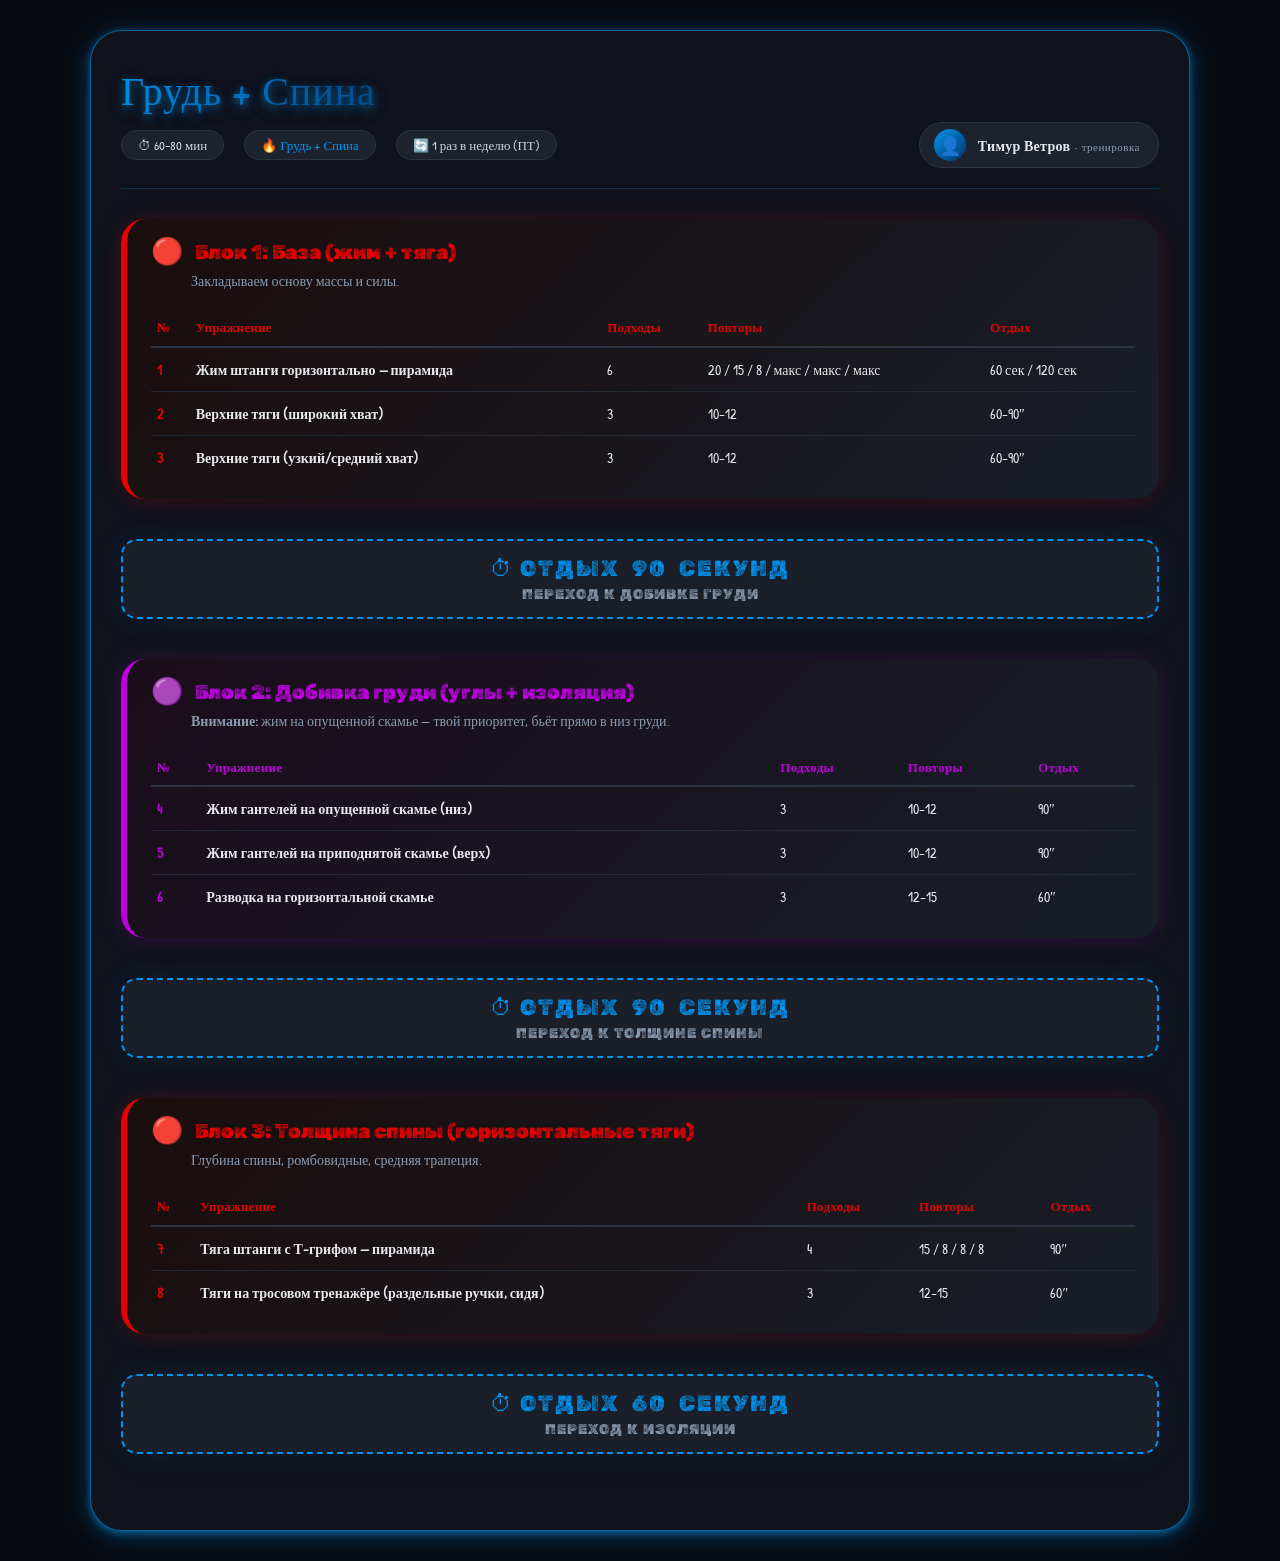
==== commit 43758191: "2.0 - add" ====
--- a/chest/chest.html
+++ b/chest/chest.html
@@ -1,144 +1,156 @@
 <!DOCTYPE html>
 <html lang="ru">
-    <head>
-        <meta charset="UTF-8" />
-        <meta name="viewport" content="width=device-width, initial-scale=1.0" />
-        <title>Адская тренировка: Грудь + Спина</title>
-        <link rel="stylesheet" href="style.css">
-    </head>
-    <body>
-        <div class="page">
-            <h1 class="page__title fade-item">
-                <span class="page__title-accent">ГРУДЬ + СПИНА</span>
-            </h1>
+<head>
+    <meta charset="UTF-8" />
+    <meta name="viewport" content="width=device-width, initial-scale=1.0" />
+    <title>Адская тренировка: Грудь + Спина</title>
+    <link rel="stylesheet" href="chest.css">
+</head>
+<body>
+    <main class="page">
+        <h1 class="page__title">
+            <span class="page__title-accent">Грудь + Спина</span>
+        </h1>
 
-            <div class="header fade-item">
-                <div class="header__meta">
-                    <span class="header__tag">⏱ 60–80 мин</span>
-                    <span class="header__tag">🔥 <i>Грудь + Спина</i></span>
-                    <span class="header__tag">🔄 1 раз в неделю (ПТ)</span>
-                </div>
-                <div class="badge">
-                    <div class="badge__avatar">👤</div>
-                    <div class="badge__name">Тимур Ветров <span class="badge__label">• тренировка</span></div>
-                </div>
+        <header class="header reveal">
+            <div class="header__meta">
+                <span class="header__tag">⏱ 60–80 мин</span>
+                <span class="header__tag">🔥 <em>Грудь + Спина</em></span>
+                <span class="header__tag">🔄 1 раз в неделю (ПТ)</span>
             </div>
+            <div class="badge">
+                <span class="badge__avatar" aria-hidden="true">👤</span>
+                <span class="badge__name">Тимур Ветров <span class="badge__label">• тренировка</span></span>
+            </div>
+        </header>
 
-            <!-- БЛОК 1: БАЗА (КРАСНЫЙ) -->
-            <div class="card card--red fade-item">
-                <div class="card__title">
-                    <span class="card__icon card__icon--red">🔴</span> Блок 1: База (жим + тяга)
-                </div>
-                <div class="card__sub">Закладываем основу массы и силы.</div>
-                
-                <div class="table-wrapper table-wrapper--red">
-                    <table class="table">
-                        <thead class="thead--red">
-                            <tr><th>№</th><th>Упражнение</th><th>Подходы</th><th>Повторы</th><th>Отдых</th></tr>
-                        </thead>
-                        <tbody>
-                            <tr><td class="table__highlight">1</td><td><strong>Жим штанги горизонтально — пирамида</strong></td><td>6</td><td>20 / 15 / 8 / макс / макс / макс</td><td>60 сек / 120 сек</td></tr>
-                            <tr><td class="table__highlight">2</td><td><strong>Верхние тяги (широкий хват)</strong></td><td>3</td><td>10–12</td><td>60–90″</td></tr>
-                            <tr><td class="table__highlight">3</td><td><strong>Верхние тяги (узкий/средний хват)</strong></td><td>3</td><td>10–12</td><td>60–90″</td></tr>
-                        </tbody>
-                    </table>
-                </div>
+        <!-- БЛОК 1: БАЗА -->
+        <article class="card card--red reveal">
+            <h2 class="card__title">
+                <span class="card__icon" aria-hidden="true">🔴</span> Блок 1: База (жим + тяга)
+            </h2>
+            <p class="card__sub">Закладываем основу массы и силы.</p>
+            <div class="table-wrapper">
+                <table class="table">
+                    <thead>
+                        <tr><th>№</th><th>Упражнение</th><th>Подходы</th><th>Повторы</th><th>Отдых</th></tr>
+                    </thead>
+                    <tbody>
+                        <tr><td class="table__highlight">1</td><td><strong>Жим штанги горизонтально — пирамида</strong></td><td>6</td><td>20 / 15 / 8 / макс / макс / макс</td><td>60 сек / 120 сек</td></tr>
+                        <tr><td class="table__highlight">2</td><td><strong>Верхние тяги (широкий хват)</strong></td><td>3</td><td>10–12</td><td>60–90″</td></tr>
+                        <tr><td class="table__highlight">3</td><td><strong>Верхние тяги (узкий/средний хват)</strong></td><td>3</td><td>10–12</td><td>60–90″</td></tr>
+                    </tbody>
+                </table>
             </div>
+        </article>
 
-            <div class="divider fade-item">
-                ⏱ ОТДЫХ 90 СЕКУНД
-                <span class="divider__sub">переход к добивке груди</span>
+        <div class="divider reveal" data-rest="90" role="button" tabindex="0" aria-label="Таймер отдыха 90 секунд">
+            <div class="divider__timer">
+                <span class="divider__label">⏱ Отдых</span>
+                <span class="divider__time">90</span>
+                <span class="divider__unit">секунд</span>
             </div>
+            <span class="divider__sub">переход к добивке груди</span>
+        </div>
 
-            <!-- БЛОК 2: ДОБИВКА ГРУДИ (ФИОЛЕТОВЫЙ) -->
-            <div class="card card--purple fade-item">
-                <div class="card__title">
-                    <span class="card__icon card__icon--purple">🟣</span> Блок 2: Добивка груди (углы + изоляция)
-                </div>
-                <div class="card__sub"><strong>Внимание:</strong> жим на опущенной скамье — твой приоритет, бьёт прямо в низ груди.</div>
-                
-                <div class="table-wrapper table-wrapper--purple">
-                    <table class="table">
-                        <thead class="thead--purple">
-                            <tr><th>№</th><th>Упражнение</th><th>Подходы</th><th>Повторы</th><th>Отдых</th></tr>
-                        </thead>
-                        <tbody>
-                            <tr><td class="table__highlight">4</td><td><strong>Жим гантелей на опущенной скамье (низ)</strong></td><td>3</td><td>10–12</td><td>90″</td></tr>
-                            <tr><td class="table__highlight">5</td><td><strong>Жим гантелей на приподнятой скамье (верх)</strong></td><td>3</td><td>10–12</td><td>90″</td></tr>
-                            <tr><td class="table__highlight">6</td><td><strong>Разводка на горизонтальной скамье</strong></td><td>3</td><td>12–15</td><td>60″</td></tr>
-                        </tbody>
-                    </table>
-                </div>
+        <!-- БЛОК 2: ДОБИВКА ГРУДИ -->
+        <article class="card card--purple reveal">
+            <h2 class="card__title">
+                <span class="card__icon" aria-hidden="true">🟣</span> Блок 2: Добивка груди (углы + изоляция)
+            </h2>
+            <p class="card__sub"><strong>Внимание:</strong> жим на опущенной скамье — твой приоритет, бьёт прямо в низ груди.</p>
+            <div class="table-wrapper">
+                <table class="table">
+                    <thead>
+                        <tr><th>№</th><th>Упражнение</th><th>Подходы</th><th>Повторы</th><th>Отдых</th></tr>
+                    </thead>
+                    <tbody>
+                        <tr><td class="table__highlight">4</td><td><strong>Жим гантелей на опущенной скамье (низ)</strong></td><td>3</td><td>10–12</td><td>90″</td></tr>
+                        <tr><td class="table__highlight">5</td><td><strong>Жим гантелей на приподнятой скамье (верх)</strong></td><td>3</td><td>10–12</td><td>90″</td></tr>
+                        <tr><td class="table__highlight">6</td><td><strong>Разводка на горизонтальной скамье</strong></td><td>3</td><td>12–15</td><td>60″</td></tr>
+                    </tbody>
+                </table>
             </div>
+        </article>
 
-            <div class="divider fade-item">
-                ⏱ ОТДЫХ 90 СЕКУНД
-                <span class="divider__sub">переход к толщине спины</span>
+        <div class="divider reveal" data-rest="90" role="button" tabindex="0" aria-label="Таймер отдыха 90 секунд">
+            <div class="divider__timer">
+                <span class="divider__label">⏱ Отдых</span>
+                <span class="divider__time">90</span>
+                <span class="divider__unit">секунд</span>
             </div>
+            <span class="divider__sub">переход к толщине спины</span>
+        </div>
 
-            <!-- БЛОК 3: ТОЛЩИНА СПИНЫ (КРАСНЫЙ) -->
-            <div class="card card--red fade-item">
-                <div class="card__title">
-                    <span class="card__icon card__icon--red">🔴</span> Блок 3: Толщина спины (горизонтальные тяги)
-                </div>
-                <div class="card__sub">Глубина спины, ромбовидные, средняя трапеция.</div>
-                
-                <div class="table-wrapper table-wrapper--red">
-                    <table class="table">
-                        <thead class="thead--red">
-                            <tr><th>№</th><th>Упражнение</th><th>Подходы</th><th>Повторы</th><th>Отдых</th></tr>
-                        </thead>
-                        <tbody>
-                            <tr><td class="table__highlight">7</td><td><strong>Тяга штанги с Т-грифом — пирамида</strong></td><td>4</td><td>15 / 8 / 8 / 8</td><td>90″</td></tr>
-                            <tr><td class="table__highlight">8</td><td><strong>Тяги на тросовом тренажере (раздельные ручки, сидя)</strong></td><td>3</td><td>12–15</td><td>60″</td></tr>
-                        </tbody>
-                    </table>
-                </div>
+        <!-- БЛОК 3: ТОЛЩИНА СПИНЫ -->
+        <article class="card card--red reveal">
+            <h2 class="card__title">
+                <span class="card__icon" aria-hidden="true">🔴</span> Блок 3: Толщина спины (горизонтальные тяги)
+            </h2>
+            <p class="card__sub">Глубина спины, ромбовидные, средняя трапеция.</p>
+            <div class="table-wrapper">
+                <table class="table">
+                    <thead>
+                        <tr><th>№</th><th>Упражнение</th><th>Подходы</th><th>Повторы</th><th>Отдых</th></tr>
+                    </thead>
+                    <tbody>
+                        <tr><td class="table__highlight">7</td><td><strong>Тяга штанги с Т-грифом — пирамида</strong></td><td>4</td><td>15 / 8 / 8 / 8</td><td>90″</td></tr>
+                        <tr><td class="table__highlight">8</td><td><strong>Тяги на тросовом тренажёре (раздельные ручки, сидя)</strong></td><td>3</td><td>12–15</td><td>60″</td></tr>
+                    </tbody>
+                </table>
             </div>
+        </article>
 
-            <div class="divider fade-item">
-                ⏱ ОТДЫХ 60 СЕКУНД
-                <span class="divider__sub">переход к изоляции</span>
+        <div class="divider reveal" data-rest="60" role="button" tabindex="0" aria-label="Таймер отдыха 60 секунд">
+            <div class="divider__timer">
+                <span class="divider__label">⏱ Отдых</span>
+                <span class="divider__time">60</span>
+                <span class="divider__unit">секунд</span>
             </div>
+            <span class="divider__sub">переход к изоляции</span>
+        </div>
 
-            <!-- БЛОК 4: ИЗОЛЯЦИЯ + ДОБОЙ (ФИОЛЕТОВЫЙ) -->
-            <div class="card card--purple fade-item">
-                <div class="card__title">
-                    <span class="card__icon card__icon--purple">🟣</span> Блок 4: Изоляция + добой
-                </div>
-                <div class="card__sub">Коронные упражнения для пикового сокращения и поясницы.</div>
-                
-                <div class="table-wrapper table-wrapper--purple">
-                    <table class="table">
-                        <thead class="thead--purple">
-                            <tr><th>№</th><th>Упражнение</th><th>Подходы</th><th>Повторы</th><th>Отдых</th></tr>
-                        </thead>
-                        <tbody>
-                            <tr><td class="table__highlight">9</td><td><strong>Отжимания от брусьев (с весом)</strong></td><td>3</td><td>10–12</td><td>90″</td></tr>
-                            <tr><td class="table__highlight">10</td><td><strong>Бабочка (тренажёр)</strong></td><td>3</td><td>12–15</td><td>60″</td></tr>
-                            <tr><td class="table__highlight">11</td><td><strong>Гиперэкстензия (с блином на груди)</strong></td><td>3</td><td>15–20</td><td>45″</td></tr>
-                        </tbody>
-                    </table>
-                </div>
+        <!-- БЛОК 4: ИЗОЛЯЦИЯ + ДОБОЙ -->
+        <article class="card card--purple reveal">
+            <h2 class="card__title">
+                <span class="card__icon" aria-hidden="true">🟣</span> Блок 4: Изоляция + добой
+            </h2>
+            <p class="card__sub">Коронные упражнения для пикового сокращения и поясницы.</p>
+            <div class="table-wrapper">
+                <table class="table">
+                    <thead>
+                        <tr><th>№</th><th>Упражнение</th><th>Подходы</th><th>Повторы</th><th>Отдых</th></tr>
+                    </thead>
+                    <tbody>
+                        <tr><td class="table__highlight">9</td><td><strong>Отжимания от брусьев (с весом)</strong></td><td>3</td><td>10–12</td><td>90″</td></tr>
+                        <tr><td class="table__highlight">10</td><td><strong>Бабочка (тренажёр)</strong></td><td>3</td><td>12–15</td><td>60″</td></tr>
+                        <tr><td class="table__highlight">11</td><td><strong>Гиперэкстензия (с блином на груди)</strong></td><td>3</td><td>15–20</td><td>45″</td></tr>
+                    </tbody>
+                </table>
             </div>
+        </article>
 
-            <div class="notes fade-item">
-                <h3 class="notes__title">🧠 ТВОИ ПОМЕТКИ</h3>
-                <ul class="notes__list">
-                    <li class="notes__item"><strong>Пирамида (1):</strong> первые два подхода — разминочные (60 сек), остальные — рабочие (120 сек).</li>
-                    <li class="notes__item"><strong>Низ груди — твой приоритет.</strong> Жим на опущенной скамье и брусья обязательны.</li>
-                    <li class="notes__item"><strong>Колени не страдают</strong> — все упражнения выполняются сидя, лёжа или с опорой.</li>
-                    <li class="notes__item"><strong>Тяга Т-грифа:</strong> разминка 25 кг, потом 40 кг, потом 2 подхода по 50 кг.</li>
-                    <li class="notes__item"><strong>Суперсет не предусмотрен</strong> — делай всё по отдельности с отдыхом.</li>
-                </ul>
-            </div>
+        <section class="notes reveal">
+            <h2 class="notes__title">Твои пометки</h2>
+            <ul class="notes__list">
+                <li class="notes__item"><strong>Пирамида (упр. 1):</strong> первые два подхода — разминочные (отдых 60 сек), остальные — рабочие (отдых 120 сек).</li>
+                <li class="notes__item"><strong>Низ груди — твой приоритет.</strong> Жим на опущенной скамье и брусья обязательны.</li>
+                <li class="notes__item"><strong>Колени не страдают</strong> — все упражнения выполняются сидя, лёжа или с опорой.</li>
+                <li class="notes__item"><strong>Тяга Т-грифа:</strong> разминка 25 кг, потом 40 кг, потом 2 подхода по 50 кг.</li>
+                <li class="notes__item"><strong>Суперсет не предусмотрен</strong> — делай всё по отдельности с отдыхом.</li>
+            </ul>
+        </section>
 
-            <div class="footer fade-item">
+        <footer class="footer reveal">
+            <a class="footer__back" href="../index.html">← Назад</a>
+            <div class="footer__content">
                 <span class="footer__latin">Per aspera ad astra.</span>
                 <span class="footer__text">Только вперед, ГаЗззз!</span>
             </div>
-        </div>
+        </footer>
+    </main>
 
-        <script src="../app.js"></script>
-    </body>
+    <script src="chest.js"></script>
+    <script src="block.js"></script>
+</body>
 </html>
--- a/chest/chest.css
+++ b/chest/chest.css
@@ -0,0 +1,864 @@
+@import url('https://fonts.googleapis.com/css2?family=Patrick+Hand&family=Rubik+Dirt&family=UnifrakturMaguntia&display=swap');
+
+/* ============================================================
+   СОДЕРЖАНИЕ
+   ------------------------------------------------------------
+   01. Root variables
+   02. Reset & Base
+   03. Selection
+   04. Page
+       4.1. Page title
+   05. Header
+       5.1. Meta
+       5.2. Badge
+   06. Reveal system
+   07. Card
+       7.1. Base
+       7.2. Themes
+       7.3. Elements
+   08. Table
+       8.1. Wrapper
+       8.2. Base
+   09. Divider (timer)
+       9.1. Base
+       9.2. Timer elements
+       9.3. Interactive states
+   10. Notes
+   11. Footer
+   12. Reduced motion
+   13. Media queries
+       13.1. Large mobile (min-width: 425px)
+       13.2. Tablet      (min-width: 768px)
+       13.3. Desktop     (min-width: 1024px)
+   ============================================================ */
+
+
+/* ============================================================
+   01. ROOT VARIABLES
+   ============================================================ */
+:root {
+    /* Radii */
+    --radius-sm:   16px;
+    --radius-md:   24px;
+    --radius-lg:   32px;
+    --radius-pill: 40px;
+
+    /* Palette (эталон главной) */
+    --color-gold:       #f5c842;
+    --color-gold-dark:  #ff8c00;
+    --color-red:        #e30102;
+    --color-purple:     #bc00dd;
+    --color-blue:       #0094f0;
+
+    --color-bg:             #080a10;
+    --color-surface:        #10131c;
+    --color-card:           #181e28;
+    --color-text:           #e6e8ec;
+    --color-text-secondary: #8a9bb0;
+    --color-text-muted:     #b3bccf;
+
+    /* RGB helpers (для rgba) */
+    --gold-rgb:      245, 200, 66;
+    --gold-dark-rgb: 255, 140, 0;
+    --red-rgb:       227, 1, 2;
+    --purple-rgb:    188, 0, 221;
+    --blue-rgb:      0, 148, 240;
+
+    /* Theme (главный цвет страницы) — chest = синий */
+    --theme:      var(--color-blue);
+    --theme-rgb:  var(--blue-rgb);
+    --theme-tint: #0f172a;
+
+    /* Motion */
+    --dur:      .6s;
+    --ease-out: cubic-bezier(.22, .61, .36, 1);
+
+    /* Base */
+    --fs-base: 16px;
+
+    interpolate-size: allow-keywords;
+}
+
+
+/* ============================================================
+   02. RESET & BASE
+   ============================================================ */
+* {
+    margin: 0;
+    padding: 0;
+    box-sizing: border-box;
+}
+
+body {
+    display: flex;
+    justify-content: center;
+    align-items: flex-start;
+
+    min-height: 100vh;
+    padding: 0;
+
+    font-family: "Patrick Hand", cursive;
+    font-size: var(--fs-base);
+    color: var(--color-text);
+    background: var(--color-bg);
+
+    text-wrap: pretty;
+    word-break: keep-all;
+}
+
+
+/* ============================================================
+   03. SELECTION
+   ============================================================ */
+::selection      { background: var(--theme); color: #fff; }
+::-moz-selection { background: var(--theme); color: #fff; }
+
+.card--red ::selection      { background: var(--color-red); color: #fff; }
+.card--red ::-moz-selection { background: var(--color-red); color: #fff; }
+
+.card--purple ::selection      { background: var(--color-purple); color: #fff; }
+.card--purple ::-moz-selection { background: var(--color-purple); color: #fff; }
+
+
+/* ============================================================
+   04. PAGE
+   ============================================================ */
+.page {
+    width: 100%;
+    max-width: 1100px;
+    padding: 0;
+
+    background: var(--color-surface);
+    text-align: left;
+
+    opacity: 0;
+    transform: translateY(30px);
+    transition: opacity .8s ease, transform .8s var(--ease-out);
+}
+
+.page.is-ready {
+    opacity: 1;
+    transform: translateY(0);
+}
+
+/* ---- 4.1. Page title ---- */
+.page__title {
+    padding: 0 10px;
+    margin: 30px 0;
+
+    font-weight: 400;
+    font-size: 22px;
+    line-height: 1.2;
+    letter-spacing: 1px;
+    text-align: center;
+
+    text-shadow:
+        0 2px 7px  rgba(var(--theme-rgb), .5),
+        0 5px 15px rgba(var(--theme-rgb), .25),
+        0 5px 20px rgba(var(--theme-rgb), .15);
+
+    opacity: 0;
+    transform: translateY(20px);
+    transition: opacity var(--dur) ease, transform var(--dur) var(--ease-out);
+}
+
+.page__title.is-shown {
+    opacity: 1;
+    transform: translateY(0);
+}
+
+.page__title-accent {
+    background: linear-gradient(135deg, var(--color-blue), #003366);
+    -webkit-background-clip: text;
+    background-clip: text;
+    -webkit-text-fill-color: transparent;
+    color: transparent;
+}
+
+.page__title.is-font-changed {
+    font-family: "Rubik Dirt", system-ui;
+}
+
+
+/* ============================================================
+   05. HEADER
+   ============================================================ */
+.header {
+    display: flex;
+    flex-wrap: wrap;
+    justify-content: space-between;
+    align-items: center;
+    gap: 15px;
+
+    padding-inline: 10px;
+    border-bottom: 1px solid rgba(var(--theme-rgb), .25);
+
+    /* reveal targets */
+    --reveal-pt: 0;
+    --reveal-pb: 20px;
+    --reveal-mt: 0;
+    --reveal-mb: 30px;
+}
+
+/* ---- 5.1. Meta ---- */
+.header__meta {
+    display: flex;
+    flex-wrap: wrap;
+    gap: 8px;
+
+    font-size: 12px;
+    color: var(--color-text-secondary);
+}
+
+.header__tag {
+    padding: 3px 10px;
+
+    background: #1d232e;
+    border: 1px solid #2d3442;
+    border-radius: var(--radius-pill);
+
+    font-weight: 500;
+    font-size: 11px;
+    color: #cdd3df;
+}
+
+.header__tag em {
+    font-style: normal;
+    color: var(--theme);
+}
+
+/* ---- 5.2. Badge ---- */
+.badge {
+    display: flex;
+    align-items: center;
+    gap: 12px;
+
+    padding: 4px 12px 4px 8px;
+
+    background: #1d232e;
+    border: 1px solid #2d3442;
+    border-radius: var(--radius-pill);
+}
+
+.badge__avatar {
+    display: flex;
+    align-items: center;
+    justify-content: center;
+
+    width: 24px;
+    height: 24px;
+
+    background: linear-gradient(135deg, var(--theme), #003366);
+    border-radius: 50%;
+
+    font-size: 13px;
+    color: var(--color-bg);
+}
+
+.badge__name {
+    font-weight: 600;
+    font-size: 11px;
+    letter-spacing: .3px;
+    color: var(--color-text);
+}
+
+.badge__label {
+    font-weight: 400;
+    font-size: 11px;
+    letter-spacing: .5px;
+    color: var(--color-text-secondary);
+}
+
+
+/* ============================================================
+   06. REVEAL SYSTEM
+   ------------------------------------------------------------
+   Единый паттерн раскрытия: JS вешает .is-shown, CSS раскрывает
+   высоту (height: 0 → auto) и отступы. Целевые значения — через
+   CSS-переменные --reveal-pt / -pb / -mt / -mb.
+   ============================================================ */
+.reveal {
+    height: 0;
+    padding-top: 0;
+    padding-bottom: 0;
+    margin-top: 0;
+    margin-bottom: 0;
+    overflow: hidden;
+
+    opacity: 0;
+    transform: translateY(20px);
+
+    transition:
+        height         var(--dur) var(--ease-out),
+        padding-top    var(--dur) var(--ease-out),
+        padding-bottom var(--dur) var(--ease-out),
+        margin-top     var(--dur) var(--ease-out),
+        margin-bottom  var(--dur) var(--ease-out),
+        opacity        var(--dur) ease,
+        transform      var(--dur) var(--ease-out);
+}
+
+.reveal.is-shown {
+    height: auto;
+    padding-top:    var(--reveal-pt, 0);
+    padding-bottom: var(--reveal-pb, 0);
+    margin-top:     var(--reveal-mt, 0);
+    margin-bottom:  var(--reveal-mb, 0);
+    opacity: 1;
+    transform: translateY(0);
+}
+
+
+/* ============================================================
+   07. CARD
+   ============================================================ */
+
+/* ---- 7.1. Base ---- */
+.card {
+    --card-accent:     var(--color-gold);
+    --card-accent-rgb: var(--gold-rgb);
+    --card-tint:       transparent;
+
+    padding-inline: 10px;
+
+    background: linear-gradient(135deg, var(--card-tint), var(--color-card));
+    border-left: 0 solid var(--card-accent);
+    border-radius: 0;
+
+    box-shadow: 0 2px 20px rgba(0, 0, 0, .6), 0 0 30px rgba(0, 0, 0, .3);
+
+    --reveal-pt: 16px;
+    --reveal-pb: 16px;
+    --reveal-mt: 0;
+    --reveal-mb: 20px;
+}
+
+/* ---- 7.2. Themes ---- */
+
+/* 🔴 красная (База, Толщина спины) */
+.card--red {
+    --card-accent:     var(--color-red);
+    --card-accent-rgb: var(--red-rgb);
+    --card-tint:       #1a0d0d;
+
+    box-shadow:
+        0 2px 20px rgba(var(--red-rgb), .15),
+        0 0 40px rgba(var(--red-rgb), .05);
+}
+
+/* 🟣 фиолетовая (Добивка груди, Изоляция) */
+.card--purple {
+    --card-accent:     var(--color-purple);
+    --card-accent-rgb: var(--purple-rgb);
+    --card-tint:       #1a0d1a;
+
+    box-shadow:
+        0 2px 20px rgba(var(--purple-rgb), .15),
+        0 0 40px rgba(var(--purple-rgb), .05);
+}
+
+/* ---- 7.3. Elements ---- */
+.card__title {
+    display: flex;
+    align-items: center;
+    gap: 8px;
+
+    margin-bottom: 6px;
+
+    font-family: "Rubik Dirt", system-ui;
+    font-weight: 400;
+    font-size: 16px;
+    color: var(--card-accent);
+}
+
+.card__icon {
+    font-size: 18px;
+    line-height: 1;
+}
+
+.card__sub {
+    margin-bottom: 12px;
+    font-size: 12px;
+    color: var(--color-text-secondary);
+
+    /* плавная смена цвета (в т.ч. при hover на desktop) */
+    transition: .35s;
+}
+
+
+/* ============================================================
+   08. TABLE
+   ============================================================ */
+
+/* ---- 8.1. Wrapper ---- */
+.table-wrapper {
+    margin: 0 -10px;
+    padding: 0 10px;
+    overflow-x: auto;
+    -webkit-overflow-scrolling: touch;
+}
+
+.table-wrapper::-webkit-scrollbar { height: 4px; }
+
+.table-wrapper::-webkit-scrollbar-track {
+    background: rgba(var(--card-accent-rgb), .05);
+    border-radius: 2px;
+}
+
+.table-wrapper::-webkit-scrollbar-thumb {
+    background: rgba(var(--card-accent-rgb), .3);
+    border-radius: 2px;
+}
+
+/* ---- 8.2. Base ---- */
+.table {
+    width: 100%;
+    min-width: 420px;
+    border-collapse: collapse;
+
+    font-size: 11px;
+    line-height: 1.5;
+}
+
+.table thead th {
+    padding: 6px 4px;
+    border-bottom: 2px solid #2c3443;
+
+    font-weight: 600;
+    font-size: 10px;
+    letter-spacing: .3px;
+    text-align: center;
+    color: var(--card-accent);
+}
+
+.table tbody td {
+    padding: 6px 4px;
+    border-bottom: 1px solid #222a36;
+    vertical-align: middle;
+    text-align: center;
+}
+
+.table tbody tr:last-child td { border-bottom: none; }
+
+.table__highlight {
+    font-weight: 600;
+    color: var(--card-accent);
+}
+
+
+/* ============================================================
+   09. DIVIDER (TIMER)
+   ============================================================ */
+
+/* ---- 9.1. Base ---- */
+.divider {
+    padding-inline: 10px;
+
+    background: #1a1f2a;
+    border-top:    2px dashed var(--theme);
+    border-bottom: 2px dashed var(--theme);
+    border-radius: 0;
+
+    font-family: "Rubik Dirt", system-ui;
+    font-weight: 400;
+    font-size: 14px;
+    letter-spacing: 2px;
+    text-align: center;
+    text-transform: uppercase;
+    color: var(--theme);
+
+    box-shadow:
+        0 0 30px rgba(var(--theme-rgb), .08),
+        0 0 60px rgba(var(--theme-rgb), .03);
+
+    isolation: isolate;
+    transform-origin: center;
+
+    --reveal-pt: 8px;
+    --reveal-pb: 8px;
+    --reveal-mt: 0;
+    --reveal-mb: 16px;
+}
+
+.divider__sub {
+    display: block;
+    margin-top: 4px;
+
+    font-size: 11px;
+    font-weight: 400;
+    letter-spacing: 1px;
+    color: var(--color-text-secondary);
+}
+
+/* ---- 9.2. Timer elements ---- */
+.divider__timer {
+    display: flex;
+    align-items: center;
+    justify-content: center;
+    flex-wrap: wrap;
+    gap: 10px;
+}
+
+.divider__label,
+.divider__time,
+.divider__unit {
+    font-size: inherit;
+    color: inherit;
+    transition: color .3s ease;
+}
+
+.divider__time {
+    min-width: 40px;
+    text-align: center;
+}
+
+/* ---- 9.3. Interactive states ---- */
+.divider[data-rest] {
+    cursor: pointer;
+    user-select: none;
+
+    will-change: transform, box-shadow;
+
+    transition:
+        height         var(--dur) var(--ease-out),
+        padding-top    var(--dur) var(--ease-out),
+        padding-bottom var(--dur) var(--ease-out),
+        margin-top     var(--dur) var(--ease-out),
+        margin-bottom  var(--dur) var(--ease-out),
+        opacity        var(--dur) ease,
+        transform      .25s ease,
+        box-shadow     .25s ease;
+}
+
+/* Hover: поднимаем элемент, размер тени НЕ меняем — только плотность. */
+.divider[data-rest]:hover:not(.is-running):not(.is-done) {
+    transform: translateY(-2px);
+    box-shadow:
+        0 0 30px rgba(var(--theme-rgb), .25),
+        0 0 60px rgba(var(--theme-rgb), .1);
+}
+
+.divider.is-running,
+.divider.is-done {
+    will-change: auto;
+}
+
+.divider.is-running {
+    cursor: default;
+    box-shadow: 0 0 30px rgba(var(--theme-rgb), .08);
+}
+
+.divider.is-running .divider__time {
+    animation: divider-pulse .5s ease infinite alternate;
+}
+
+@keyframes divider-pulse {
+    from { opacity: 1;  transform: scale(1);   }
+    to   { opacity: .6; transform: scale(.95); }
+}
+
+.divider.is-done {
+    cursor: default;
+    border-color: #4a4a4a;
+    opacity: .6;
+    box-shadow: none;
+}
+
+.divider.is-done .divider__label {
+    font-size: 14px;
+    text-decoration: line-through;
+    color: var(--color-text-secondary);
+}
+
+.divider.is-done .divider__time,
+.divider.is-done .divider__unit {
+    display: none;
+}
+
+.divider.is-done .divider__sub {
+    font-size: 22px;
+    font-weight: 400;
+    color: var(--theme);
+}
+
+
+/* ============================================================
+   10. NOTES
+   ============================================================ */
+.notes {
+    padding-inline: 14px;
+
+    background: linear-gradient(135deg, var(--theme-tint), var(--color-card));
+    border-radius: 0;
+
+    box-shadow:
+        0 2px 20px rgba(var(--theme-rgb), .15),
+        0 0 40px rgba(var(--theme-rgb), .05);
+
+    --reveal-pt: 12px;
+    --reveal-pb: 12px;
+    --reveal-mt: 16px;
+    --reveal-mb: 0;
+}
+
+.notes__title {
+    margin-bottom: 10px;
+
+    font-family: "Rubik Dirt", system-ui;
+    font-weight: 400;
+    font-size: 15px;
+    color: var(--theme);
+    text-shadow: 0 0 20px rgba(var(--theme-rgb), .1);
+}
+
+.notes__list { list-style: none; }
+
+.notes__item {
+    padding: 4px 0 4px 22px;
+    background: url('data:image/svg+xml;utf8,<svg xmlns="http://www.w3.org/2000/svg" width="15" height="15" viewBox="0 0 24 24" fill="none" stroke="%230094f0" stroke-width="2"><path d="M20 6L9 17l-5-5"/></svg>') left center no-repeat;
+    background-size: 15px;
+
+    font-size: 12px;
+    line-height: 1.5;
+    color: #c8d0de;
+}
+
+
+/* ============================================================
+   11. FOOTER
+   ============================================================ */
+.footer {
+    display: flex;
+    flex-direction: column;
+    align-items: center;
+    gap: 5px;
+
+    padding-inline: 10px;
+
+    font-size: 16px;
+    color: #7b879b;
+
+    --reveal-pt: 14px;
+    --reveal-pb: 10px;
+    --reveal-mt: 16px;
+    --reveal-mb: 0;
+}
+
+.footer__back {
+    display: inline-block;
+
+    font-weight: 600;
+    letter-spacing: .5px;
+    color: var(--theme);
+    text-decoration: none;
+
+    transition: transform .3s ease;
+}
+
+.footer__back:hover  { transform: translateX(6px) scale(1.2); }
+.footer__back:active { transform: scale(1.1); }
+
+.footer__content {
+    display: flex;
+    flex-direction: column;
+    align-items: center;
+    gap: 5px;
+}
+
+.footer__latin {
+    font-family: "UnifrakturMaguntia", cursive;
+    font-weight: 400;
+    font-size: 30px;
+    letter-spacing: 1px;
+    color: var(--theme);
+    text-shadow: 0 0 20px rgba(var(--theme-rgb), .1);
+}
+
+.footer__text { color: var(--color-text-muted); }
+
+
+/* ============================================================
+   12. REDUCED MOTION
+   ============================================================ */
+@media (prefers-reduced-motion: reduce) {
+    *,
+    *::before,
+    *::after {
+        animation-duration: .01ms !important;
+        animation-iteration-count: 1 !important;
+        transition-duration: .01ms !important;
+    }
+}
+
+
+/* ============================================================
+   13. MEDIA QUERIES
+   ============================================================ */
+
+/* ---- 13.1. Large mobile (min-width: 425px) ----
+   С этой ширины footer из «стопки по центру» превращается
+   в строку: «← Назад» слева, латынь+подпись справа. */
+@media (min-width: 425px) {
+    .footer {
+        flex-direction: row;
+        justify-content: space-between;
+        align-items: center;
+    }
+
+    .footer__content {
+        align-items: flex-end;
+    }
+}
+
+/* ---- 13.2. Tablet (min-width: 768px) ---- */
+@media (min-width: 768px) {
+    body { padding: 30px 15px; }
+
+    .page {
+        padding: 35px 30px;
+
+        border: 1px solid rgba(var(--theme-rgb), .6);
+        border-radius: var(--radius-lg);
+
+        box-shadow:
+            0 2px 7px  rgba(var(--theme-rgb), .5),
+            0 5px 20px rgba(var(--theme-rgb), .25),
+            0 5px 40px rgba(var(--theme-rgb), .15);
+    }
+
+    .page__title {
+        padding: 0;
+        margin: 0 0 8px;
+
+        font-size: 40px;
+        text-align: left;
+    }
+
+    .page__title.is-shown {
+        animation: page-title-shrink 1.5s ease forwards;
+    }
+
+    .header {
+        padding-inline: 0;
+        --reveal-pb: 20px;
+        --reveal-mb: 30px;
+    }
+
+    .header__meta { gap: 20px; font-size: 15px; }
+    .header__tag  { padding: 5px 16px; font-size: 13px; }
+
+    .badge         { padding: 6px 18px 6px 14px; }
+    .badge__avatar { width: 32px; height: 32px; font-size: 18px; }
+    .badge__name   { font-size: 14px; }
+
+    .card {
+        padding-inline: 24px;
+        border-left-width: 6px;
+        border-radius: var(--radius-md);
+
+        --reveal-pt: 20px;
+        --reveal-pb: 20px;
+        --reveal-mb: 40px;
+    }
+
+    .card__title { font-size: 20px; gap: 12px; }
+    .card__icon  { font-size: 26px; }
+    .card__sub   { padding-left: 40px; margin-bottom: 16px; font-size: 14px; }
+
+    .table-wrapper {
+        margin: 0 -24px;
+        padding: 0 24px;
+        overflow-x: visible;
+    }
+
+    .table { min-width: auto; font-size: 14px; }
+
+    .table thead th {
+        padding: 12px 6px 8px;
+        font-size: 13px;
+        text-align: left;
+    }
+
+    .table tbody td {
+        padding: 11px 6px;
+        text-align: left;
+    }
+
+    .divider {
+        padding-inline: 20px;
+        border: 2px dashed var(--theme);
+        border-radius: var(--radius-sm);
+        font-size: 22px;
+
+        --reveal-pt: 14px;
+        --reveal-pb: 14px;
+        --reveal-mb: 40px;
+    }
+
+    .divider__sub { font-size: 14px; }
+
+    .notes {
+        padding-inline: 26px;
+        border-radius: 20px;
+        border-left: 6px solid var(--theme);
+
+        --reveal-pt: 20px;
+        --reveal-pb: 20px;
+        --reveal-mt: 30px;
+    }
+
+    .notes__title { font-size: 18px; }
+
+    .notes__item {
+        padding: 7px 0 7px 28px;
+        background-size: 18px;
+        font-size: 14px;
+    }
+
+    .footer {
+        padding-inline: 0;
+        justify-content: space-between;
+        font-size: 24px;
+
+        --reveal-pt: 25px;
+        --reveal-pb: 0;
+        --reveal-mt: 30px;
+
+        border-top: 1px solid rgba(var(--theme-rgb), .25);
+    }
+
+    .footer__content { align-items: flex-end; }
+    .footer__latin   { font-size: 45px; }
+}
+
+@keyframes page-title-shrink {
+    from { font-size: 50px; }
+    to   { font-size: 40px; }
+}
+
+
+/* ---- 13.3. Desktop (min-width: 1024px) ---- */
+@media (min-width: 1024px) {
+    .card {
+        will-change: box-shadow;
+        transition:
+            height         var(--dur) var(--ease-out),
+            padding-top    var(--dur) var(--ease-out),
+            padding-bottom var(--dur) var(--ease-out),
+            margin-top     var(--dur) var(--ease-out),
+            margin-bottom  var(--dur) var(--ease-out),
+            opacity        var(--dur) ease,
+            transform      var(--dur) var(--ease-out),
+            box-shadow     .35s ease;
+    }
+
+    .card:hover {
+        box-shadow:
+            0 2px 20px rgba(var(--card-accent-rgb), .35),
+            0 0 40px rgba(var(--card-accent-rgb), .15);
+    }
+
+    .card:hover .card__sub {
+        color: #fff;
+    }
+}
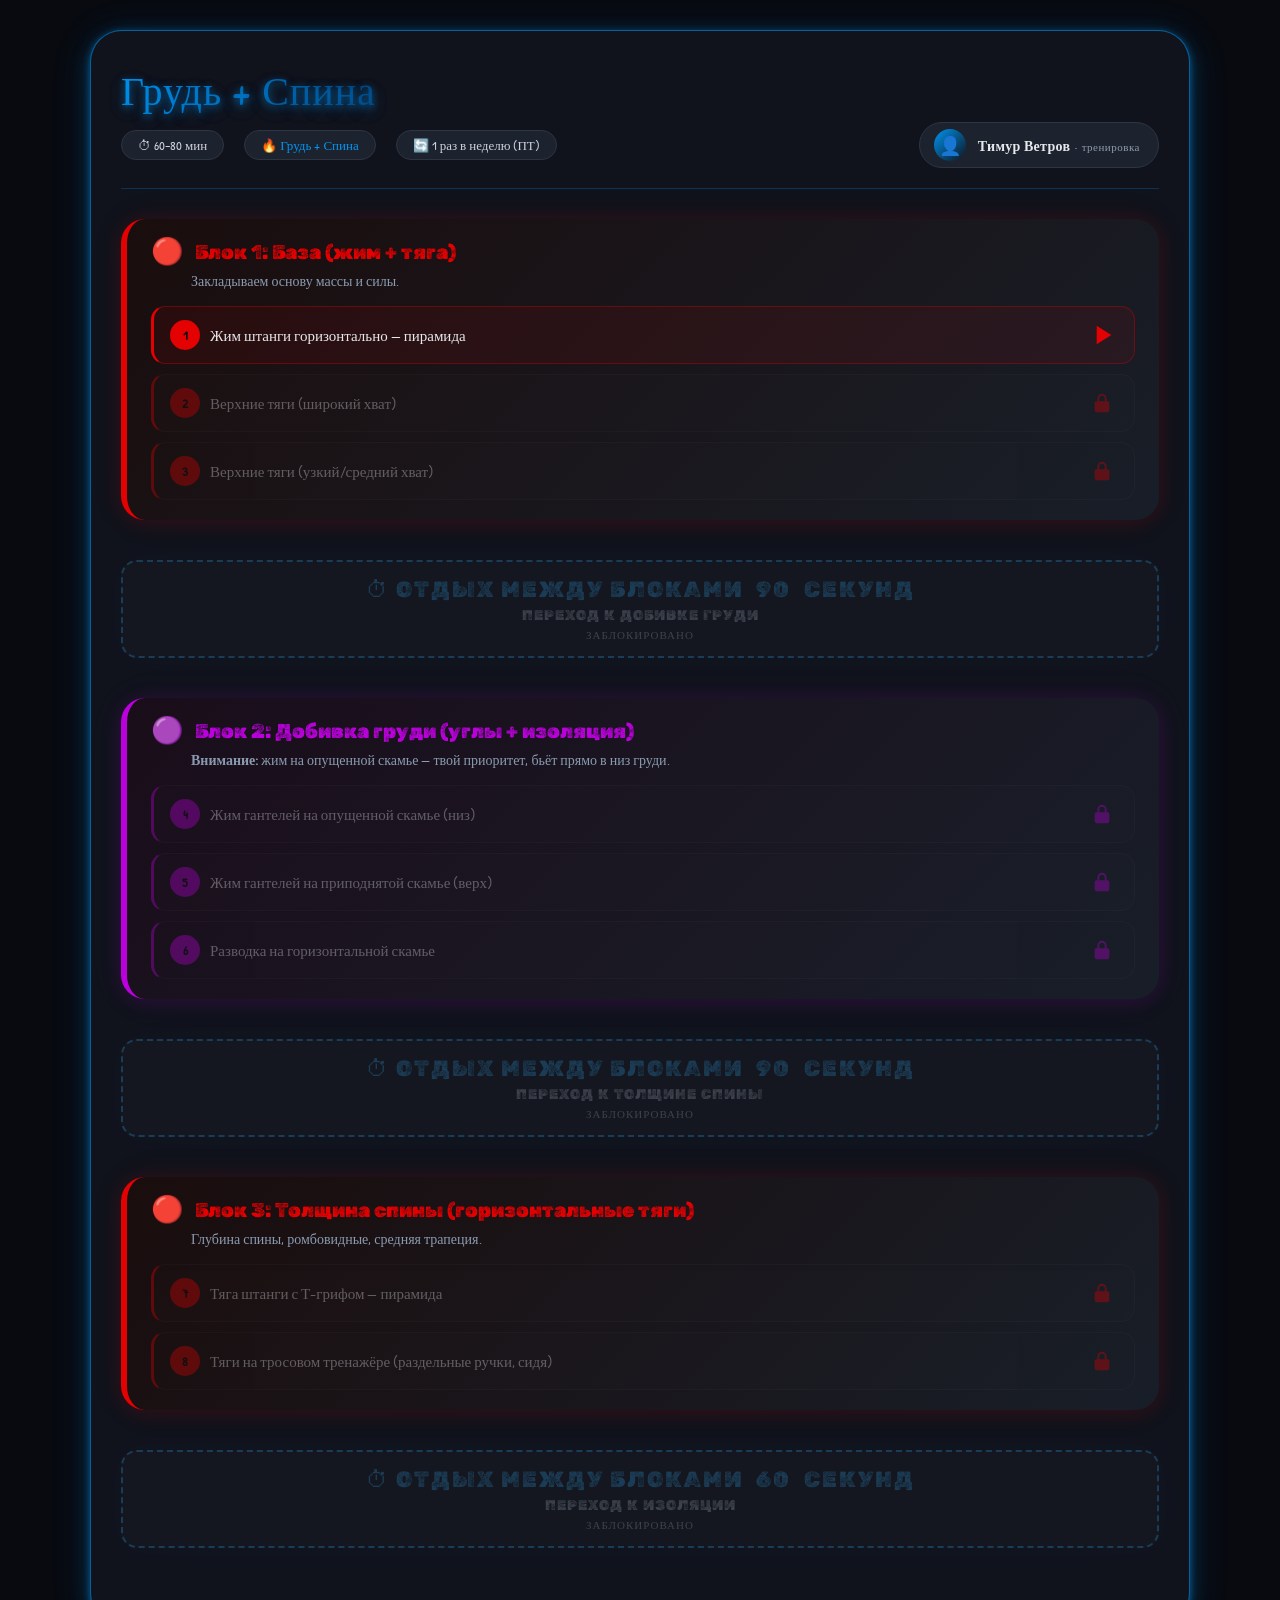
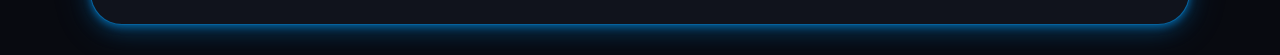
==== commit f5cfbf58: "3.0 Table + mods + settings + progress" ====
--- a/chest/chest.html
+++ b/chest/chest.html
@@ -30,23 +30,46 @@
                 <span class="card__icon" aria-hidden="true">🔴</span> Блок 1: База (жим + тяга)
             </h2>
             <p class="card__sub">Закладываем основу массы и силы.</p>
-            <div class="table-wrapper">
-                <table class="table">
-                    <thead>
-                        <tr><th>№</th><th>Упражнение</th><th>Подходы</th><th>Повторы</th><th>Отдых</th></tr>
-                    </thead>
-                    <tbody>
-                        <tr><td class="table__highlight">1</td><td><strong>Жим штанги горизонтально — пирамида</strong></td><td>6</td><td>20 / 15 / 8 / макс / макс / макс</td><td>60 сек / 120 сек</td></tr>
-                        <tr><td class="table__highlight">2</td><td><strong>Верхние тяги (широкий хват)</strong></td><td>3</td><td>10–12</td><td>60–90″</td></tr>
-                        <tr><td class="table__highlight">3</td><td><strong>Верхние тяги (узкий/средний хват)</strong></td><td>3</td><td>10–12</td><td>60–90″</td></tr>
-                    </tbody>
-                </table>
-            </div>
+            <ul class="exercises">
+                <li>
+                    <button class="exercise" type="button" data-step="0"
+                            data-name="Жим штанги горизонтально — пирамида"
+                            data-sets="6" data-rest="120">
+                        <span class="exercise__num">1</span>
+                        <span class="exercise__name">Жим штанги горизонтально — пирамида</span>
+                        <span class="exercise__icon" aria-hidden="true">
+                            <svg viewBox="0 0 24 24" width="18" height="18"><path fill="currentColor" d="M8 5v14l11-7z"/></svg>
+                        </span>
+                    </button>
+                </li>
+                <li>
+                    <button class="exercise" type="button" data-step="1"
+                            data-name="Верхние тяги (широкий хват)"
+                            data-sets="3" data-rest="90">
+                        <span class="exercise__num">2</span>
+                        <span class="exercise__name">Верхние тяги (широкий хват)</span>
+                        <span class="exercise__icon" aria-hidden="true">
+                            <svg viewBox="0 0 24 24" width="18" height="18"><path fill="currentColor" d="M8 5v14l11-7z"/></svg>
+                        </span>
+                    </button>
+                </li>
+                <li>
+                    <button class="exercise" type="button" data-step="2"
+                            data-name="Верхние тяги (узкий/средний хват)"
+                            data-sets="3" data-rest="90">
+                        <span class="exercise__num">3</span>
+                        <span class="exercise__name">Верхние тяги (узкий/средний хват)</span>
+                        <span class="exercise__icon" aria-hidden="true">
+                            <svg viewBox="0 0 24 24" width="18" height="18"><path fill="currentColor" d="M8 5v14l11-7z"/></svg>
+                        </span>
+                    </button>
+                </li>
+            </ul>
         </article>
 
-        <div class="divider reveal" data-rest="90" role="button" tabindex="0" aria-label="Таймер отдыха 90 секунд">
+        <div class="divider reveal" data-step="3" data-rest="90" role="button" tabindex="0" aria-label="Таймер отдыха между блоками 90 секунд">
             <div class="divider__timer">
-                <span class="divider__label">⏱ Отдых</span>
+                <span class="divider__label">⏱ Отдых между блоками</span>
                 <span class="divider__time">90</span>
                 <span class="divider__unit">секунд</span>
             </div>
@@ -59,23 +82,46 @@
                 <span class="card__icon" aria-hidden="true">🟣</span> Блок 2: Добивка груди (углы + изоляция)
             </h2>
             <p class="card__sub"><strong>Внимание:</strong> жим на опущенной скамье — твой приоритет, бьёт прямо в низ груди.</p>
-            <div class="table-wrapper">
-                <table class="table">
-                    <thead>
-                        <tr><th>№</th><th>Упражнение</th><th>Подходы</th><th>Повторы</th><th>Отдых</th></tr>
-                    </thead>
-                    <tbody>
-                        <tr><td class="table__highlight">4</td><td><strong>Жим гантелей на опущенной скамье (низ)</strong></td><td>3</td><td>10–12</td><td>90″</td></tr>
-                        <tr><td class="table__highlight">5</td><td><strong>Жим гантелей на приподнятой скамье (верх)</strong></td><td>3</td><td>10–12</td><td>90″</td></tr>
-                        <tr><td class="table__highlight">6</td><td><strong>Разводка на горизонтальной скамье</strong></td><td>3</td><td>12–15</td><td>60″</td></tr>
-                    </tbody>
-                </table>
-            </div>
+            <ul class="exercises">
+                <li>
+                    <button class="exercise" type="button" data-step="4"
+                            data-name="Жим гантелей на опущенной скамье (низ)"
+                            data-sets="3" data-rest="90">
+                        <span class="exercise__num">4</span>
+                        <span class="exercise__name">Жим гантелей на опущенной скамье (низ)</span>
+                        <span class="exercise__icon" aria-hidden="true">
+                            <svg viewBox="0 0 24 24" width="18" height="18"><path fill="currentColor" d="M8 5v14l11-7z"/></svg>
+                        </span>
+                    </button>
+                </li>
+                <li>
+                    <button class="exercise" type="button" data-step="5"
+                            data-name="Жим гантелей на приподнятой скамье (верх)"
+                            data-sets="3" data-rest="90">
+                        <span class="exercise__num">5</span>
+                        <span class="exercise__name">Жим гантелей на приподнятой скамье (верх)</span>
+                        <span class="exercise__icon" aria-hidden="true">
+                            <svg viewBox="0 0 24 24" width="18" height="18"><path fill="currentColor" d="M8 5v14l11-7z"/></svg>
+                        </span>
+                    </button>
+                </li>
+                <li>
+                    <button class="exercise" type="button" data-step="6"
+                            data-name="Разводка на горизонтальной скамье"
+                            data-sets="3" data-rest="60">
+                        <span class="exercise__num">6</span>
+                        <span class="exercise__name">Разводка на горизонтальной скамье</span>
+                        <span class="exercise__icon" aria-hidden="true">
+                            <svg viewBox="0 0 24 24" width="18" height="18"><path fill="currentColor" d="M8 5v14l11-7z"/></svg>
+                        </span>
+                    </button>
+                </li>
+            </ul>
         </article>
 
-        <div class="divider reveal" data-rest="90" role="button" tabindex="0" aria-label="Таймер отдыха 90 секунд">
+        <div class="divider reveal" data-step="7" data-rest="90" role="button" tabindex="0" aria-label="Таймер отдыха между блоками 90 секунд">
             <div class="divider__timer">
-                <span class="divider__label">⏱ Отдых</span>
+                <span class="divider__label">⏱ Отдых между блоками</span>
                 <span class="divider__time">90</span>
                 <span class="divider__unit">секунд</span>
             </div>
@@ -88,22 +134,35 @@
                 <span class="card__icon" aria-hidden="true">🔴</span> Блок 3: Толщина спины (горизонтальные тяги)
             </h2>
             <p class="card__sub">Глубина спины, ромбовидные, средняя трапеция.</p>
-            <div class="table-wrapper">
-                <table class="table">
-                    <thead>
-                        <tr><th>№</th><th>Упражнение</th><th>Подходы</th><th>Повторы</th><th>Отдых</th></tr>
-                    </thead>
-                    <tbody>
-                        <tr><td class="table__highlight">7</td><td><strong>Тяга штанги с Т-грифом — пирамида</strong></td><td>4</td><td>15 / 8 / 8 / 8</td><td>90″</td></tr>
-                        <tr><td class="table__highlight">8</td><td><strong>Тяги на тросовом тренажёре (раздельные ручки, сидя)</strong></td><td>3</td><td>12–15</td><td>60″</td></tr>
-                    </tbody>
-                </table>
-            </div>
+            <ul class="exercises">
+                <li>
+                    <button class="exercise" type="button" data-step="8"
+                            data-name="Тяга штанги с Т-грифом — пирамида"
+                            data-sets="4" data-rest="90">
+                        <span class="exercise__num">7</span>
+                        <span class="exercise__name">Тяга штанги с Т-грифом — пирамида</span>
+                        <span class="exercise__icon" aria-hidden="true">
+                            <svg viewBox="0 0 24 24" width="18" height="18"><path fill="currentColor" d="M8 5v14l11-7z"/></svg>
+                        </span>
+                    </button>
+                </li>
+                <li>
+                    <button class="exercise" type="button" data-step="9"
+                            data-name="Тяги на тросовом тренажёре (раздельные ручки, сидя)"
+                            data-sets="3" data-rest="60">
+                        <span class="exercise__num">8</span>
+                        <span class="exercise__name">Тяги на тросовом тренажёре (раздельные ручки, сидя)</span>
+                        <span class="exercise__icon" aria-hidden="true">
+                            <svg viewBox="0 0 24 24" width="18" height="18"><path fill="currentColor" d="M8 5v14l11-7z"/></svg>
+                        </span>
+                    </button>
+                </li>
+            </ul>
         </article>
 
-        <div class="divider reveal" data-rest="60" role="button" tabindex="0" aria-label="Таймер отдыха 60 секунд">
+        <div class="divider reveal" data-step="10" data-rest="60" role="button" tabindex="0" aria-label="Таймер отдыха между блоками 60 секунд">
             <div class="divider__timer">
-                <span class="divider__label">⏱ Отдых</span>
+                <span class="divider__label">⏱ Отдых между блоками</span>
                 <span class="divider__time">60</span>
                 <span class="divider__unit">секунд</span>
             </div>
@@ -116,20 +175,78 @@
                 <span class="card__icon" aria-hidden="true">🟣</span> Блок 4: Изоляция + добой
             </h2>
             <p class="card__sub">Коронные упражнения для пикового сокращения и поясницы.</p>
-            <div class="table-wrapper">
-                <table class="table">
+            <ul class="exercises">
+                <li>
+                    <button class="exercise" type="button" data-step="11"
+                            data-name="Отжимания от брусьев (с весом)"
+                            data-sets="3" data-rest="90">
+                        <span class="exercise__num">9</span>
+                        <span class="exercise__name">Отжимания от брусьев (с весом)</span>
+                        <span class="exercise__icon" aria-hidden="true">
+                            <svg viewBox="0 0 24 24" width="18" height="18"><path fill="currentColor" d="M8 5v14l11-7z"/></svg>
+                        </span>
+                    </button>
+                </li>
+                <li>
+                    <button class="exercise" type="button" data-step="12"
+                            data-name="Бабочка (тренажёр)"
+                            data-sets="3" data-rest="60">
+                        <span class="exercise__num">10</span>
+                        <span class="exercise__name">Бабочка (тренажёр)</span>
+                        <span class="exercise__icon" aria-hidden="true">
+                            <svg viewBox="0 0 24 24" width="18" height="18"><path fill="currentColor" d="M8 5v14l11-7z"/></svg>
+                        </span>
+                    </button>
+                </li>
+                <li>
+                    <button class="exercise" type="button" data-step="13"
+                            data-name="Гиперэкстензия (с блином на груди)"
+                            data-sets="3" data-rest="45">
+                        <span class="exercise__num">11</span>
+                        <span class="exercise__name">Гиперэкстензия (с блином на груди)</span>
+                        <span class="exercise__icon" aria-hidden="true">
+                            <svg viewBox="0 0 24 24" width="18" height="18"><path fill="currentColor" d="M8 5v14l11-7z"/></svg>
+                        </span>
+                    </button>
+                </li>
+            </ul>
+        </article>
+
+        <!-- ПРОГРЕСС -->
+        <section class="progress reveal" aria-label="Прогресс тренировки">
+            <div class="progress__head">
+                <span class="progress__title">Прогресс</span>
+                <span class="progress__counter" id="progress-counter">0 / 14</span>
+            </div>
+            <div class="progress__bar">
+                <div class="progress__fill" id="progress-fill"></div>
+            </div>
+        </section>
+
+        <!-- РЕЗУЛЬТАТЫ -->
+        <section class="results reveal" id="results" aria-label="Результаты тренировки">
+            <h2 class="results__title">Результаты тренировки</h2>
+            <div class="results__scroll">
+                <table class="results__table">
                     <thead>
-                        <tr><th>№</th><th>Упражнение</th><th>Подходы</th><th>Повторы</th><th>Отдых</th></tr>
+                        <tr>
+                            <th>Упражнение</th>
+                            <th>Подход</th>
+                            <th>Повторы</th>
+                            <th>Вес (кг)</th>
+                            <th aria-label="Разминочный"></th>
+                        </tr>
                     </thead>
-                    <tbody>
-                        <tr><td class="table__highlight">9</td><td><strong>Отжимания от брусьев (с весом)</strong></td><td>3</td><td>10–12</td><td>90″</td></tr>
-                        <tr><td class="table__highlight">10</td><td><strong>Бабочка (тренажёр)</strong></td><td>3</td><td>12–15</td><td>60″</td></tr>
-                        <tr><td class="table__highlight">11</td><td><strong>Гиперэкстензия (с блином на груди)</strong></td><td>3</td><td>15–20</td><td>45″</td></tr>
-                    </tbody>
+                    <tbody id="results-body"></tbody>
                 </table>
             </div>
-        </article>
-
+            <button class="reset" type="button" id="reset-btn">
+                <svg viewBox="0 0 24 24" width="18" height="18" aria-hidden="true"><path fill="currentColor" d="M12 5V1L7 6l5 5V7c3.31 0 6 2.69 6 6s-2.69 6-6 6-6-2.69-6-6H4c0 4.42 3.58 8 8 8s8-3.58 8-8-3.58-8-8-8z"/></svg>
+                Начать заново
+            </button>
+        </section>
+
+        <!-- ПОМЕТКИ -->
         <section class="notes reveal">
             <h2 class="notes__title">Твои пометки</h2>
             <ul class="notes__list">
@@ -150,6 +267,102 @@
         </footer>
     </main>
 
+    <!-- МОДАЛЬНОЕ ОКНО -->
+    <div class="modal" id="modal" hidden>
+        <div class="modal__overlay" data-modal-close></div>
+        <div class="modal__dialog" role="dialog" aria-modal="true" aria-labelledby="modal-name" data-active-screen="setup">
+            <button class="modal__close" type="button" aria-label="Закрыть" data-modal-close>
+                <svg viewBox="0 0 24 24" width="16" height="16"><path fill="none" stroke="currentColor" stroke-width="2" stroke-linecap="round" d="M6 6l12 12M18 6L6 18"/></svg>
+            </button>
+
+            <h3 class="modal__title">Настройка</h3>
+            <p class="modal__name" id="modal-name">Упражнение</p>
+
+            <!-- ЭКРАН 1: НАСТРОЙКА -->
+            <div class="modal__screen is-active" data-screen="setup">
+                <div class="modal__field">
+                    <span class="modal__field-label">Подходы</span>
+                    <div class="stepper">
+                        <button class="stepper__btn" type="button" data-target="m-sets" data-delta="-1" aria-label="Меньше">
+                            <svg viewBox="0 0 24 24" width="16" height="16"><path fill="none" stroke="currentColor" stroke-width="2.5" stroke-linecap="round" d="M6 12h12"/></svg>
+                        </button>
+                        <input type="number" id="m-sets" min="1" max="20" step="1" value="4" inputmode="numeric">
+                        <button class="stepper__btn" type="button" data-target="m-sets" data-delta="1" aria-label="Больше">
+                            <svg viewBox="0 0 24 24" width="16" height="16"><path fill="none" stroke="currentColor" stroke-width="2.5" stroke-linecap="round" d="M12 6v12M6 12h12"/></svg>
+                        </button>
+                    </div>
+                </div>
+
+                <div class="modal__field">
+                    <span class="modal__field-label">Отдых между подходами (сек)</span>
+                    <div class="stepper">
+                        <button class="stepper__btn" type="button" data-target="m-rest" data-delta="-5" aria-label="Меньше">
+                            <svg viewBox="0 0 24 24" width="16" height="16"><path fill="none" stroke="currentColor" stroke-width="2.5" stroke-linecap="round" d="M6 12h12"/></svg>
+                        </button>
+                        <input type="number" id="m-rest" min="0" max="600" step="5" value="90" inputmode="numeric">
+                        <button class="stepper__btn" type="button" data-target="m-rest" data-delta="5" aria-label="Больше">
+                            <svg viewBox="0 0 24 24" width="16" height="16"><path fill="none" stroke="currentColor" stroke-width="2.5" stroke-linecap="round" d="M12 6v12M6 12h12"/></svg>
+                        </button>
+                    </div>
+                </div>
+
+                <button class="modal__btn" type="button" id="m-start">Начать</button>
+            </div>
+
+            <!-- ЭКРАН 2: РАБОТА -->
+            <div class="modal__screen" data-screen="work">
+                <p class="modal__step-label">Подход <span id="m-work-set">1</span> из <span id="m-work-total">4</span></p>
+                <p class="modal__status">Работа</p>
+                <p class="modal__timer" id="m-work-timer">0:00</p>
+                <div class="modal__dots" id="m-work-dots"></div>
+                <button class="modal__btn" type="button" id="m-finish">Завершил подход</button>
+            </div>
+
+            <!-- ЭКРАН 3: ВВОД РЕЗУЛЬТАТА -->
+            <div class="modal__screen" data-screen="input">
+                <p class="modal__step-label">Подход <span id="m-input-set">1</span> из <span id="m-input-total">4</span></p>
+                <div class="modal__field">
+                    <span class="modal__field-label">Повторения за подход</span>
+                    <div class="stepper">
+                        <button class="stepper__btn" type="button" data-target="m-reps" data-delta="-1" aria-label="Меньше">
+                            <svg viewBox="0 0 24 24" width="16" height="16"><path fill="none" stroke="currentColor" stroke-width="2.5" stroke-linecap="round" d="M6 12h12"/></svg>
+                        </button>
+                        <input type="number" id="m-reps" min="1" max="200" step="1" value="10" inputmode="numeric">
+                        <button class="stepper__btn" type="button" data-target="m-reps" data-delta="1" aria-label="Больше">
+                            <svg viewBox="0 0 24 24" width="16" height="16"><path fill="none" stroke="currentColor" stroke-width="2.5" stroke-linecap="round" d="M12 6v12M6 12h12"/></svg>
+                        </button>
+                    </div>
+                </div>
+                <div class="modal__field">
+                    <span class="modal__field-label">Вес, кг</span>
+                    <div class="stepper">
+                        <button class="stepper__btn" type="button" data-target="m-weight" data-delta="-2.5" aria-label="Меньше">
+                            <svg viewBox="0 0 24 24" width="16" height="16"><path fill="none" stroke="currentColor" stroke-width="2.5" stroke-linecap="round" d="M6 12h12"/></svg>
+                        </button>
+                        <input type="number" id="m-weight" min="0" max="500" step="0.5" value="20" inputmode="decimal">
+                        <button class="stepper__btn" type="button" data-target="m-weight" data-delta="2.5" aria-label="Больше">
+                            <svg viewBox="0 0 24 24" width="16" height="16"><path fill="none" stroke="currentColor" stroke-width="2.5" stroke-linecap="round" d="M12 6v12M6 12h12"/></svg>
+                        </button>
+                    </div>
+                </div>
+                <label class="modal__check">
+                    <input type="checkbox" id="m-warmup">
+                    <span>Разминочный подход (отдых 60 сек)</span>
+                </label>
+                <button class="modal__btn" type="button" id="m-save">Сохранить подход</button>
+            </div>
+
+            <!-- ЭКРАН 4: ОТДЫХ -->
+            <div class="modal__screen" data-screen="rest">
+                <p class="modal__step-label">Отдых после подхода <span id="m-rest-set">1</span></p>
+                <p class="modal__status modal__status--rest">Отдых</p>
+                <p class="modal__timer modal__timer--rest" id="m-rest-timer">1:30</p>
+                <div class="modal__dots" id="m-rest-dots"></div>
+                <button class="modal__btn" type="button" id="m-skip">Пропустить отдых →</button>
+            </div>
+        </div>
+    </div>
+
     <script src="chest.js"></script>
     <script src="block.js"></script>
 </body>
--- a/chest/chest.css
+++ b/chest/chest.css
@@ -7,29 +7,19 @@
    02. Reset & Base
    03. Selection
    04. Page
-       4.1. Page title
    05. Header
-       5.1. Meta
-       5.2. Badge
    06. Reveal system
    07. Card
-       7.1. Base
-       7.2. Themes
-       7.3. Elements
-   08. Table
-       8.1. Wrapper
-       8.2. Base
+   08. Exercises
    09. Divider (timer)
-       9.1. Base
-       9.2. Timer elements
-       9.3. Interactive states
-   10. Notes
-   11. Footer
-   12. Reduced motion
-   13. Media queries
-       13.1. Large mobile (min-width: 425px)
-       13.2. Tablet      (min-width: 768px)
-       13.3. Desktop     (min-width: 1024px)
+   10. Progress
+   11. Results
+   12. Reset button
+   13. Modal
+   14. Notes
+   15. Footer
+   16. Reduced motion
+   17. Media queries
    ============================================================ */
 
 
@@ -37,13 +27,11 @@
    01. ROOT VARIABLES
    ============================================================ */
 :root {
-    /* Radii */
     --radius-sm:   16px;
     --radius-md:   24px;
     --radius-lg:   32px;
     --radius-pill: 40px;
 
-    /* Palette (эталон главной) */
     --color-gold:       #f5c842;
     --color-gold-dark:  #ff8c00;
     --color-red:        #e30102;
@@ -57,7 +45,6 @@
     --color-text-secondary: #8a9bb0;
     --color-text-muted:     #b3bccf;
 
-    /* RGB helpers (для rgba) */
     --gold-rgb:      245, 200, 66;
     --gold-dark-rgb: 255, 140, 0;
     --red-rgb:       227, 1, 2;
@@ -67,13 +54,11 @@
     /* Theme (главный цвет страницы) — chest = синий */
     --theme:      var(--color-blue);
     --theme-rgb:  var(--blue-rgb);
-    --theme-tint: #0f172a;
-
-    /* Motion */
+    --theme-tint: #0d1420;
+
     --dur:      .6s;
     --ease-out: cubic-bezier(.22, .61, .36, 1);
 
-    /* Base */
     --fs-base: 16px;
 
     interpolate-size: allow-keywords;
@@ -106,6 +91,8 @@
     word-break: keep-all;
 }
 
+body.modal-open { overflow: hidden; }
+
 
 /* ============================================================
    03. SELECTION
@@ -141,7 +128,6 @@
     transform: translateY(0);
 }
 
-/* ---- 4.1. Page title ---- */
 .page__title {
     padding: 0 10px;
     margin: 30px 0;
@@ -193,14 +179,12 @@
     padding-inline: 10px;
     border-bottom: 1px solid rgba(var(--theme-rgb), .25);
 
-    /* reveal targets */
     --reveal-pt: 0;
     --reveal-pb: 20px;
     --reveal-mt: 0;
     --reveal-mb: 30px;
 }
 
-/* ---- 5.1. Meta ---- */
 .header__meta {
     display: flex;
     flex-wrap: wrap;
@@ -227,7 +211,6 @@
     color: var(--theme);
 }
 
-/* ---- 5.2. Badge ---- */
 .badge {
     display: flex;
     align-items: center;
@@ -248,7 +231,7 @@
     width: 24px;
     height: 24px;
 
-    background: linear-gradient(135deg, var(--theme), #003366);
+    background: linear-gradient(135deg, var(--theme), var(--theme-tint));
     border-radius: 50%;
 
     font-size: 13px;
@@ -272,10 +255,6 @@
 
 /* ============================================================
    06. REVEAL SYSTEM
-   ------------------------------------------------------------
-   Единый паттерн раскрытия: JS вешает .is-shown, CSS раскрывает
-   высоту (height: 0 → auto) и отступы. Целевые значения — через
-   CSS-переменные --reveal-pt / -pb / -mt / -mb.
    ============================================================ */
 .reveal {
     height: 0;
@@ -308,12 +287,15 @@
     transform: translateY(0);
 }
 
+.divider.reveal:not(.is-shown) {
+    border-top-width: 0;
+    border-bottom-width: 0;
+}
+
 
 /* ============================================================
    07. CARD
    ============================================================ */
-
-/* ---- 7.1. Base ---- */
 .card {
     --card-accent:     var(--color-gold);
     --card-accent-rgb: var(--gold-rgb);
@@ -333,9 +315,6 @@
     --reveal-mb: 20px;
 }
 
-/* ---- 7.2. Themes ---- */
-
-/* 🔴 красная (База, Толщина спины) */
 .card--red {
     --card-accent:     var(--color-red);
     --card-accent-rgb: var(--red-rgb);
@@ -346,7 +325,6 @@
         0 0 40px rgba(var(--red-rgb), .05);
 }
 
-/* 🟣 фиолетовая (Добивка груди, Изоляция) */
 .card--purple {
     --card-accent:     var(--color-purple);
     --card-accent-rgb: var(--purple-rgb);
@@ -357,7 +335,6 @@
         0 0 40px rgba(var(--purple-rgb), .05);
 }
 
-/* ---- 7.3. Elements ---- */
 .card__title {
     display: flex;
     align-items: center;
@@ -380,77 +357,158 @@
     margin-bottom: 12px;
     font-size: 12px;
     color: var(--color-text-secondary);
-
-    /* плавная смена цвета (в т.ч. при hover на desktop) */
     transition: .35s;
 }
 
 
 /* ============================================================
-   08. TABLE
-   ============================================================ */
-
-/* ---- 8.1. Wrapper ---- */
-.table-wrapper {
-    margin: 0 -10px;
-    padding: 0 10px;
-    overflow-x: auto;
-    -webkit-overflow-scrolling: touch;
-}
-
-.table-wrapper::-webkit-scrollbar { height: 4px; }
-
-.table-wrapper::-webkit-scrollbar-track {
-    background: rgba(var(--card-accent-rgb), .05);
-    border-radius: 2px;
-}
-
-.table-wrapper::-webkit-scrollbar-thumb {
-    background: rgba(var(--card-accent-rgb), .3);
-    border-radius: 2px;
-}
-
-/* ---- 8.2. Base ---- */
-.table {
+   08. EXERCISES
+   ============================================================ */
+.exercises {
+    list-style: none;
+
+    display: flex;
+    flex-direction: column;
+    gap: 8px;
+}
+
+.exercise {
+    --ex-accent:     var(--card-accent);
+    --ex-accent-rgb: var(--card-accent-rgb);
+
+    display: flex;
+    align-items: center;
+    gap: 10px;
+
     width: 100%;
-    min-width: 420px;
-    border-collapse: collapse;
-
-    font-size: 11px;
-    line-height: 1.5;
-}
-
-.table thead th {
-    padding: 6px 4px;
-    border-bottom: 2px solid #2c3443;
+    padding: 10px 12px;
+
+    background: rgba(255, 255, 255, .02);
+    border: 1px solid rgba(255, 255, 255, .06);
+    border-left: 3px solid var(--ex-accent);
+    border-radius: 12px;
+
+    font-family: inherit;
+    font-size: 13px;
+    color: var(--color-text);
+    text-align: left;
+
+    cursor: pointer;
+    transition:
+        background .25s ease,
+        border-color .25s ease,
+        transform .25s ease,
+        opacity .25s ease;
+}
+
+.exercise__num {
+    display: flex;
+    align-items: center;
+    justify-content: center;
+    flex-shrink: 0;
+
+    width: 26px;
+    height: 26px;
+
+    background: var(--ex-accent);
+    border-radius: 50%;
 
     font-weight: 600;
-    font-size: 10px;
-    letter-spacing: .3px;
-    text-align: center;
-    color: var(--card-accent);
-}
-
-.table tbody td {
-    padding: 6px 4px;
-    border-bottom: 1px solid #222a36;
-    vertical-align: middle;
-    text-align: center;
-}
-
-.table tbody tr:last-child td { border-bottom: none; }
-
-.table__highlight {
-    font-weight: 600;
-    color: var(--card-accent);
+    font-size: 12px;
+    color: #0b0d11;
+}
+
+.exercise__name {
+    flex: 1;
+    min-width: 0;
+}
+
+.exercise__icon {
+    display: flex;
+    align-items: center;
+    justify-content: center;
+    flex-shrink: 0;
+
+    width: 28px;
+    height: 28px;
+
+    color: var(--ex-accent);
+}
+
+.exercise__icon svg {
+    width: 100%;
+    height: 100%;
+    display: block;
+}
+
+/* Заблокирован */
+.exercise.is-locked {
+    opacity: .35;
+    cursor: not-allowed;
+}
+
+.exercise.is-locked .exercise__icon svg { display: none; }
+
+.exercise.is-locked .exercise__icon::after {
+    content: '';
+    display: block;
+    width: 20px;
+    height: 20px;
+    background: currentColor;
+
+    -webkit-mask: url("data:image/svg+xml;utf8,<svg xmlns='http://www.w3.org/2000/svg' viewBox='0 0 24 24'><path d='M12 17a2 2 0 1 0 0-4 2 2 0 0 0 0 4zm6-7h-1V7a5 5 0 0 0-10 0v3H6a2 2 0 0 0-2 2v8a2 2 0 0 0 2 2h12a2 2 0 0 0 2-2v-8a2 2 0 0 0-2-2zM9 7a3 3 0 0 1 6 0v3H9V7z'/></svg>") center / contain no-repeat;
+    mask: url("data:image/svg+xml;utf8,<svg xmlns='http://www.w3.org/2000/svg' viewBox='0 0 24 24'><path d='M12 17a2 2 0 1 0 0-4 2 2 0 0 0 0 4zm6-7h-1V7a5 5 0 0 0-10 0v3H6a2 2 0 0 0-2 2v8a2 2 0 0 0 2 2h12a2 2 0 0 0 2-2v-8a2 2 0 0 0-2-2zM9 7a3 3 0 0 1 6 0v3H9V7z'/></svg>") center / contain no-repeat;
+}
+
+/* Пройден */
+.exercise.is-passed {
+    opacity: .5;
+    text-decoration: line-through;
+    text-decoration-thickness: 1.5px;
+    cursor: default;
+}
+
+.exercise.is-passed .exercise__icon { display: none; }
+
+.exercise.is-passed .exercise__num {
+    position: relative;
+    background: transparent;
+    color: transparent;
+    font-size: 0;
+}
+
+.exercise.is-passed .exercise__num::after {
+    content: '';
+    position: absolute;
+    inset: 0;
+    background-color: var(--ex-accent);
+
+    -webkit-mask: url("data:image/svg+xml;utf8,<svg xmlns='http://www.w3.org/2000/svg' viewBox='0 0 24 24'><path d='M9 16.17 4.83 12l-1.42 1.41L9 19 21 7l-1.41-1.41z'/></svg>") center / contain no-repeat;
+    mask: url("data:image/svg+xml;utf8,<svg xmlns='http://www.w3.org/2000/svg' viewBox='0 0 24 24'><path d='M9 16.17 4.83 12l-1.42 1.41L9 19 21 7l-1.41-1.41z'/></svg>") center / contain no-repeat;
+
+    filter: drop-shadow(0 0 6px rgba(var(--ex-accent-rgb), .6));
+}
+
+/* Активен */
+.exercise.is-active {
+    background: rgba(var(--ex-accent-rgb), .08);
+    border-color: rgba(var(--ex-accent-rgb), .35);
+    border-left-color: var(--ex-accent);
+}
+
+.exercise.is-active:hover {
+    background: rgba(var(--ex-accent-rgb), .14);
+    transform: translateX(2px);
+}
+
+.exercise.is-active:active {
+    transform: translateX(2px) scale(.995);
 }
 
 
 /* ============================================================
    09. DIVIDER (TIMER)
    ============================================================ */
-
-/* ---- 9.1. Base ---- */
 .divider {
     padding-inline: 10px;
 
@@ -490,7 +548,6 @@
     color: var(--color-text-secondary);
 }
 
-/* ---- 9.2. Timer elements ---- */
 .divider__timer {
     display: flex;
     align-items: center;
@@ -512,11 +569,27 @@
     text-align: center;
 }
 
-/* ---- 9.3. Interactive states ---- */
-.divider[data-rest] {
+.divider.is-locked {
+    opacity: .35;
+    cursor: not-allowed;
+    filter: grayscale(.4);
+}
+
+.divider.is-locked::after {
+    content: 'Заблокировано';
+    display: block;
+    margin-top: 4px;
+
+    font-family: "Patrick Hand", cursive;
+    font-size: 11px;
+    letter-spacing: 1px;
+    text-transform: uppercase;
+    color: var(--color-text-secondary);
+}
+
+.divider.is-active {
     cursor: pointer;
     user-select: none;
-
     will-change: transform, box-shadow;
 
     transition:
@@ -530,22 +603,15 @@
         box-shadow     .25s ease;
 }
 
-/* Hover: поднимаем элемент, размер тени НЕ меняем — только плотность. */
-.divider[data-rest]:hover:not(.is-running):not(.is-done) {
+.divider.is-active:hover:not(.is-running) {
     transform: translateY(-2px);
     box-shadow:
         0 0 30px rgba(var(--theme-rgb), .25),
         0 0 60px rgba(var(--theme-rgb), .1);
 }
 
-.divider.is-running,
-.divider.is-done {
-    will-change: auto;
-}
-
 .divider.is-running {
     cursor: default;
-    box-shadow: 0 0 30px rgba(var(--theme-rgb), .08);
 }
 
 .divider.is-running .divider__time {
@@ -557,33 +623,587 @@
     to   { opacity: .6; transform: scale(.95); }
 }
 
-.divider.is-done {
+.divider.is-passed {
+    opacity: 1;
     cursor: default;
-    border-color: #4a4a4a;
-    opacity: .6;
+    background: #0d1016;
+    border-color: #2a2e38;
     box-shadow: none;
-}
-
-.divider.is-done .divider__label {
+    color: #4a5058;
+}
+
+.divider.is-passed .divider__timer { display: none; }
+
+.divider.is-passed .divider__sub {
+    margin-top: 0;
+    font-family: "Rubik Dirt", system-ui;
+    font-size: inherit;
+    font-weight: 400;
+    letter-spacing: 2px;
+    text-transform: uppercase;
+    color: var(--theme);
+    text-shadow: 0 0 20px rgba(var(--theme-rgb), .5);
+}
+
+
+/* ============================================================
+   10. PROGRESS
+   ============================================================ */
+.progress {
+    padding-inline: 10px;
+
+    --reveal-pt: 12px;
+    --reveal-pb: 12px;
+    --reveal-mt: 12px;
+    --reveal-mb: 0;
+}
+
+.progress__head {
+    display: flex;
+    justify-content: space-between;
+    align-items: baseline;
+    gap: 10px;
+    margin-bottom: 6px;
+}
+
+.progress__title {
+    font-family: "Rubik Dirt", system-ui;
+    font-weight: 400;
+    font-size: 13px;
+    letter-spacing: 1px;
+    text-transform: uppercase;
+    color: var(--theme);
+}
+
+.progress__counter {
+    font-size: 12px;
+    color: var(--color-text-secondary);
+}
+
+.progress__bar {
+    position: relative;
+    width: 100%;
+    height: 6px;
+    background: rgba(255, 255, 255, .06);
+    border-radius: 999px;
+    overflow: hidden;
+}
+
+.progress__fill {
+    width: 0%;
+    height: 100%;
+    background: linear-gradient(90deg, var(--theme), rgba(var(--theme-rgb), .5));
+    border-radius: inherit;
+    transition: width .5s var(--ease-out);
+}
+
+
+/* ============================================================
+   11. RESULTS
+   ============================================================ */
+.results {
+    padding-inline: 10px;
+
+    --reveal-pt: 12px;
+    --reveal-pb: 12px;
+    --reveal-mt: 16px;
+    --reveal-mb: 0;
+}
+
+.results__title {
+    margin-bottom: 10px;
+
+    font-family: "Rubik Dirt", system-ui;
+    font-weight: 400;
+    font-size: 15px;
+    letter-spacing: 1px;
+    text-transform: uppercase;
+    color: var(--theme);
+}
+
+.results__scroll {
+    overflow-x: auto;
+    -webkit-overflow-scrolling: touch;
+
+    margin: 0 -10px;
+    padding: 0 10px 6px;
+}
+
+.results__scroll::-webkit-scrollbar { height: 4px; }
+
+.results__scroll::-webkit-scrollbar-track {
+    background: rgba(var(--theme-rgb), .05);
+    border-radius: 2px;
+}
+
+.results__scroll::-webkit-scrollbar-thumb {
+    background: rgba(var(--theme-rgb), .3);
+    border-radius: 2px;
+}
+
+.results__table {
+    width: 100%;
+    min-width: 520px;
+    border-collapse: collapse;
+
+    font-size: 12px;
+    line-height: 1.4;
+}
+
+.results__table thead th {
+    padding: 6px 6px;
+    border-bottom: 2px solid #2c3443;
+
+    font-weight: 600;
+    font-size: 10px;
+    letter-spacing: .3px;
+    text-align: left;
+    text-transform: uppercase;
+    color: var(--color-text-secondary);
+}
+
+.results__table thead th:not(:first-child) { text-align: center; }
+
+.results__table tbody td {
+    padding: 7px 8px;
+    border-bottom: 1px solid #222a36;
+    vertical-align: middle;
+    text-align: center;
+}
+
+.results__name {
+    text-align: left !important;
+    vertical-align: middle;
+
+    padding-left: 14px !important;
+    padding-right: 14px !important;
+
+    font-weight: 500;
+    color: var(--color-text);
+
+    border-left: 3px solid var(--theme);
+    border-right: 1px solid rgba(var(--theme-rgb), .15);
+
+    background: rgba(var(--theme-rgb), .04);
+}
+
+tr.results__group-start td {
+    border-top: 2px solid rgba(var(--theme-rgb), .35);
+}
+
+tr.results__group-end td {
+    border-bottom: 2px solid rgba(var(--theme-rgb), .35);
+}
+
+.results__table .is-warmup-tag {
+    display: inline-block;
+    padding: 1px 6px;
+
+    background: rgba(var(--gold-rgb), .1);
+    border: 1px solid rgba(var(--gold-rgb), .3);
+    border-radius: 999px;
+
+    font-size: 9px;
+    letter-spacing: .5px;
+    text-transform: uppercase;
+    color: var(--color-gold);
+}
+
+.results__empty {
+    padding: 12px 6px;
+    color: var(--color-text-secondary);
+    font-size: 12px;
+    text-align: left;
+}
+
+
+/* ============================================================
+   12. RESET BUTTON
+   ============================================================ */
+.reset {
+    display: inline-flex;
+    align-items: center;
+    justify-content: center;
+    gap: 8px;
+
+    width: 100%;
+    margin-top: 14px;
+    padding: 12px 16px;
+
+    background: transparent;
+    border: 1px solid rgba(var(--theme-rgb), .5);
+    border-radius: 12px;
+
+    font-family: inherit;
+    font-size: 13px;
+    font-weight: 600;
+    letter-spacing: .5px;
+    color: var(--theme);
+
+    cursor: pointer;
+    transition: background .25s ease, border-color .25s ease;
+}
+
+.reset:hover {
+    background: rgba(var(--theme-rgb), .08);
+    border-color: var(--theme);
+}
+
+.reset:active { transform: scale(.995); }
+
+.reset svg { flex-shrink: 0; }
+
+
+/* ============================================================
+   13. MODAL
+   ============================================================ */
+.modal {
+    position: fixed;
+    inset: 0;
+    z-index: 100;
+
+    display: flex;
+    align-items: center;
+    justify-content: center;
+
+    padding: 12px;
+}
+
+.modal[hidden] { display: none; }
+
+.modal__overlay {
+    position: absolute;
+    inset: 0;
+
+    background: rgba(4, 6, 10, .85);
+    backdrop-filter: blur(3px);
+    -webkit-backdrop-filter: blur(3px);
+
+    animation: modal-fade .25s ease;
+}
+
+.modal__dialog {
+    position: relative;
+    z-index: 1;
+
+    --modal-accent-rgb: var(--theme-rgb);
+
+    width: 100%;
+    max-width: 420px;
+    max-height: calc(100vh - 24px);
+
+    padding: 20px 18px 18px;
+
+    background: linear-gradient(160deg, #101a2c, #10131c 60%);
+    border: 1px solid rgba(var(--theme-rgb), .35);
+    border-radius: 20px;
+
+    box-shadow:
+        0 0 0 1px rgba(var(--theme-rgb), .08),
+        0 2px 20px rgba(var(--theme-rgb), .35),
+        0 0 80px  rgba(var(--theme-rgb), .15),
+        0 0 140px rgba(var(--theme-rgb), .08);
+
+    overflow-y: auto;
+
+    animation: modal-pop .3s var(--ease-out);
+}
+
+@keyframes modal-fade {
+    from { opacity: 0; }
+    to   { opacity: 1; }
+}
+
+@keyframes modal-pop {
+    from { opacity: 0; transform: translateY(12px) scale(.98); }
+    to   { opacity: 1; transform: translateY(0)    scale(1);   }
+}
+
+.modal__close {
+    position: absolute;
+    top: 12px;
+    right: 12px;
+
+    display: flex;
+    align-items: center;
+    justify-content: center;
+
+    width: 28px;
+    height: 28px;
+
+    background: rgba(255, 255, 255, .05);
+    border: 1px solid rgba(255, 255, 255, .08);
+    border-radius: 50%;
+
+    color: var(--color-text-secondary);
+    cursor: pointer;
+
+    transition: background .2s ease, color .2s ease;
+}
+
+.modal__close:hover {
+    background: rgba(var(--theme-rgb), .12);
+    color: var(--theme);
+}
+
+.modal__title {
+    margin-bottom: 4px;
+    padding-right: 34px;
+
+    font-family: "Rubik Dirt", system-ui;
+    font-weight: 400;
+    font-size: 22px;
+    letter-spacing: 3px;
+    text-transform: uppercase;
+    color: var(--theme);
+
+    text-shadow: 0 0 24px rgba(var(--theme-rgb), .4);
+}
+
+.modal__dialog:not([data-active-screen="setup"]) .modal__title {
+    display: none;
+}
+
+.modal__name {
+    margin-bottom: 18px;
+
     font-size: 14px;
-    text-decoration: line-through;
+    font-weight: 500;
+    color: var(--color-text-muted);
+    letter-spacing: .3px;
+}
+
+.modal__screen { display: none; }
+.modal__screen.is-active { display: block; }
+
+.modal__field {
+    display: block;
+    margin-bottom: 14px;
+}
+
+.modal__field-label {
+    display: block;
+    margin-bottom: 7px;
+
+    font-size: 11px;
+    letter-spacing: .8px;
+    text-transform: uppercase;
     color: var(--color-text-secondary);
 }
 
-.divider.is-done .divider__time,
-.divider.is-done .divider__unit {
-    display: none;
-}
-
-.divider.is-done .divider__sub {
-    font-size: 22px;
+.stepper {
+    display: grid;
+    grid-template-columns: 46px 1fr 46px;
+    gap: 8px;
+    align-items: stretch;
+}
+
+.stepper__btn {
+    display: flex;
+    align-items: center;
+    justify-content: center;
+
+    background: rgba(255, 255, 255, .04);
+    border: 1px solid rgba(255, 255, 255, .08);
+    border-radius: 12px;
+
+    color: var(--color-text);
+    cursor: pointer;
+
+    transition: background .2s ease, border-color .2s ease, color .2s ease, transform .1s ease;
+}
+
+.stepper__btn:hover {
+    background: rgba(var(--theme-rgb), .14);
+    border-color: rgba(var(--theme-rgb), .6);
+    color: var(--theme);
+    box-shadow: 0 0 20px rgba(var(--theme-rgb), .25);
+}
+
+.stepper__btn:active { transform: scale(.94); }
+
+.stepper input[type="number"] {
+    width: 100%;
+    padding: 10px 6px;
+
+    background: rgba(255, 255, 255, .02);
+    border: 1px solid rgba(255, 255, 255, .06);
+    border-radius: 12px;
+
+    font-family: "Rubik Dirt", system-ui;
     font-weight: 400;
+    font-size: 20px;
+    letter-spacing: 1px;
+    text-align: center;
+    color: var(--color-text);
+
+    outline: none;
+    -moz-appearance: textfield;
+    appearance: textfield;
+
+    transition: border-color .2s ease, background .2s ease;
+}
+
+.stepper input[type="number"]:focus {
+    border-color: rgba(var(--theme-rgb), .6);
+    background: rgba(var(--theme-rgb), .06);
+    box-shadow: 0 0 20px rgba(var(--theme-rgb), .15);
+}
+
+.stepper input[type="number"]::-webkit-outer-spin-button,
+.stepper input[type="number"]::-webkit-inner-spin-button {
+    -webkit-appearance: none;
+    margin: 0;
+}
+
+.modal__check {
+    display: flex;
+    align-items: center;
+    gap: 8px;
+
+    margin-bottom: 14px;
+
+    font-size: 12px;
+    color: var(--color-text-muted);
+    cursor: pointer;
+}
+
+.modal__check input[type="checkbox"] {
+    width: 16px;
+    height: 16px;
+    accent-color: var(--color-gold);
+    cursor: pointer;
+}
+
+.modal__btn {
+    display: block;
+    width: 100%;
+    padding: 14px 16px;
+
+    background: linear-gradient(135deg, var(--theme), #003366);
+    border: none;
+    border-radius: 12px;
+
+    font-family: "Rubik Dirt", system-ui;
+    font-weight: 400;
+    font-size: 14px;
+    letter-spacing: 1.5px;
+    text-transform: uppercase;
+    color: #fff;
+
+    cursor: pointer;
+    transition: transform .2s ease, box-shadow .2s ease;
+
+    box-shadow:
+        0 6px 20px rgba(var(--theme-rgb), .4),
+        0 0 30px rgba(var(--theme-rgb), .25);
+}
+
+.modal__btn:hover {
+    transform: translateY(-1px);
+    box-shadow:
+        0 8px 26px rgba(var(--theme-rgb), .55),
+        0 0 40px rgba(var(--theme-rgb), .35);
+}
+
+.modal__btn:active {
+    transform: translateY(0);
+    box-shadow:
+        0 4px 16px rgba(var(--theme-rgb), .35),
+        0 0 20px rgba(var(--theme-rgb), .2);
+}
+
+.modal__step-label {
+    margin-bottom: 4px;
+    text-align: center;
+
+    font-size: 11px;
+    letter-spacing: 1px;
+    text-transform: uppercase;
+    color: var(--color-text-secondary);
+}
+
+.modal__status {
+    margin-bottom: 8px;
+    text-align: center;
+
+    font-family: "Rubik Dirt", system-ui;
+    font-weight: 400;
+    font-size: 20px;
+    letter-spacing: 4px;
+    text-transform: uppercase;
     color: var(--theme);
-}
-
-
-/* ============================================================
-   10. NOTES
+
+    text-shadow: 0 0 20px rgba(var(--theme-rgb), .35);
+}
+
+.modal__status--rest {
+    color: var(--color-gold);
+    text-shadow: 0 0 20px rgba(var(--gold-rgb), .35);
+}
+
+.modal__timer {
+    margin-bottom: 14px;
+    text-align: center;
+
+    font-family: "Rubik Dirt", system-ui;
+    font-weight: 400;
+    font-size: 56px;
+    line-height: 1;
+    letter-spacing: 2px;
+
+    color: #fff;
+    text-shadow:
+        0 0 20px rgba(255, 255, 255, .15),
+        0 0 40px rgba(var(--theme-rgb), .25);
+}
+
+.modal__timer--rest {
+    color: var(--color-gold);
+    text-shadow:
+        0 0 20px rgba(var(--gold-rgb), .3),
+        0 0 40px rgba(var(--gold-rgb), .15);
+}
+
+.modal__dots {
+    display: flex;
+    justify-content: center;
+    align-items: center;
+    flex-wrap: wrap;
+    gap: 8px;
+
+    margin-bottom: 16px;
+    min-height: 16px;
+}
+
+.modal__dot {
+    display: flex;
+    align-items: center;
+    justify-content: center;
+
+    width: 12px;
+    height: 12px;
+
+    background: rgba(255, 255, 255, .15);
+    border-radius: 50%;
+
+    transition: background .25s ease, transform .25s ease, box-shadow .25s ease;
+}
+
+.modal__dot.is-passed {
+    background: var(--color-red);
+    box-shadow: 0 0 8px rgba(var(--red-rgb), .55);
+}
+
+.modal__dot.is-current {
+    background: var(--color-gold);
+    transform: scale(1.25);
+    box-shadow: 0 0 14px rgba(var(--gold-rgb), .7);
+}
+
+
+/* ============================================================
+   14. NOTES
    ============================================================ */
 .notes {
     padding-inline: 14px;
@@ -625,7 +1245,7 @@
 
 
 /* ============================================================
-   11. FOOTER
+   15. FOOTER
    ============================================================ */
 .footer {
     display: flex;
@@ -678,7 +1298,7 @@
 
 
 /* ============================================================
-   12. REDUCED MOTION
+   16. REDUCED MOTION
    ============================================================ */
 @media (prefers-reduced-motion: reduce) {
     *,
@@ -692,25 +1312,15 @@
 
 
 /* ============================================================
-   13. MEDIA QUERIES
-   ============================================================ */
-
-/* ---- 13.1. Large mobile (min-width: 425px) ----
-   С этой ширины footer из «стопки по центру» превращается
-   в строку: «← Назад» слева, латынь+подпись справа. */
+   17. MEDIA QUERIES
+   ============================================================ */
 @media (min-width: 425px) {
     .footer {
         flex-direction: row;
         justify-content: space-between;
-        align-items: center;
-    }
-
-    .footer__content {
-        align-items: flex-end;
-    }
-}
-
-/* ---- 13.2. Tablet (min-width: 768px) ---- */
+    }
+}
+
 @media (min-width: 768px) {
     body { padding: 30px 15px; }
 
@@ -765,23 +1375,20 @@
     .card__icon  { font-size: 26px; }
     .card__sub   { padding-left: 40px; margin-bottom: 16px; font-size: 14px; }
 
-    .table-wrapper {
-        margin: 0 -24px;
-        padding: 0 24px;
-        overflow-x: visible;
-    }
-
-    .table { min-width: auto; font-size: 14px; }
-
-    .table thead th {
-        padding: 12px 6px 8px;
-        font-size: 13px;
-        text-align: left;
-    }
-
-    .table tbody td {
-        padding: 11px 6px;
-        text-align: left;
+    .exercises { gap: 10px; }
+
+    .exercise {
+        padding: 12px 16px;
+        font-size: 15px;
+        border-radius: 14px;
+    }
+
+    .exercise__num  { width: 30px; height: 30px; font-size: 13px; }
+    .exercise__icon { width: 32px; height: 32px; }
+
+    .exercise.is-locked .exercise__icon::after {
+        width: 22px;
+        height: 22px;
     }
 
     .divider {
@@ -797,6 +1404,29 @@
 
     .divider__sub { font-size: 14px; }
 
+    .progress,
+    .results { padding-inline: 0; }
+
+    .progress__title { font-size: 15px; }
+    .progress__counter { font-size: 13px; }
+    .progress__bar { height: 8px; }
+
+    .results__title { font-size: 18px; }
+
+    .results__scroll {
+        margin: 0;
+        padding: 0 0 6px;
+    }
+
+    .results__table { font-size: 13px; }
+    .results__table thead th { padding: 8px 10px; font-size: 11px; }
+    .results__table tbody td { padding: 9px 10px; }
+
+    .results__name {
+        padding-left: 16px !important;
+        padding-right: 16px !important;
+    }
+
     .notes {
         padding-inline: 26px;
         border-radius: 20px;
@@ -829,6 +1459,18 @@
 
     .footer__content { align-items: flex-end; }
     .footer__latin   { font-size: 45px; }
+
+    .modal__dialog {
+        padding: 24px 22px 22px;
+        border-radius: 24px;
+    }
+
+    .modal__title { font-size: 26px; }
+    .modal__name  { font-size: 15px; }
+
+    .stepper { grid-template-columns: 50px 1fr 50px; }
+
+    .modal__timer { font-size: 64px; }
 }
 
 @keyframes page-title-shrink {
@@ -836,8 +1478,6 @@
     to   { font-size: 40px; }
 }
 
-
-/* ---- 13.3. Desktop (min-width: 1024px) ---- */
 @media (min-width: 1024px) {
     .card {
         will-change: box-shadow;
@@ -858,7 +1498,7 @@
             0 0 40px rgba(var(--card-accent-rgb), .15);
     }
 
-    .card:hover .card__sub {
-        color: #fff;
-    }
+    .card:hover .card__sub { color: #fff; }
+
+    .exercise.is-active:hover { transform: translateX(3px); }
 }
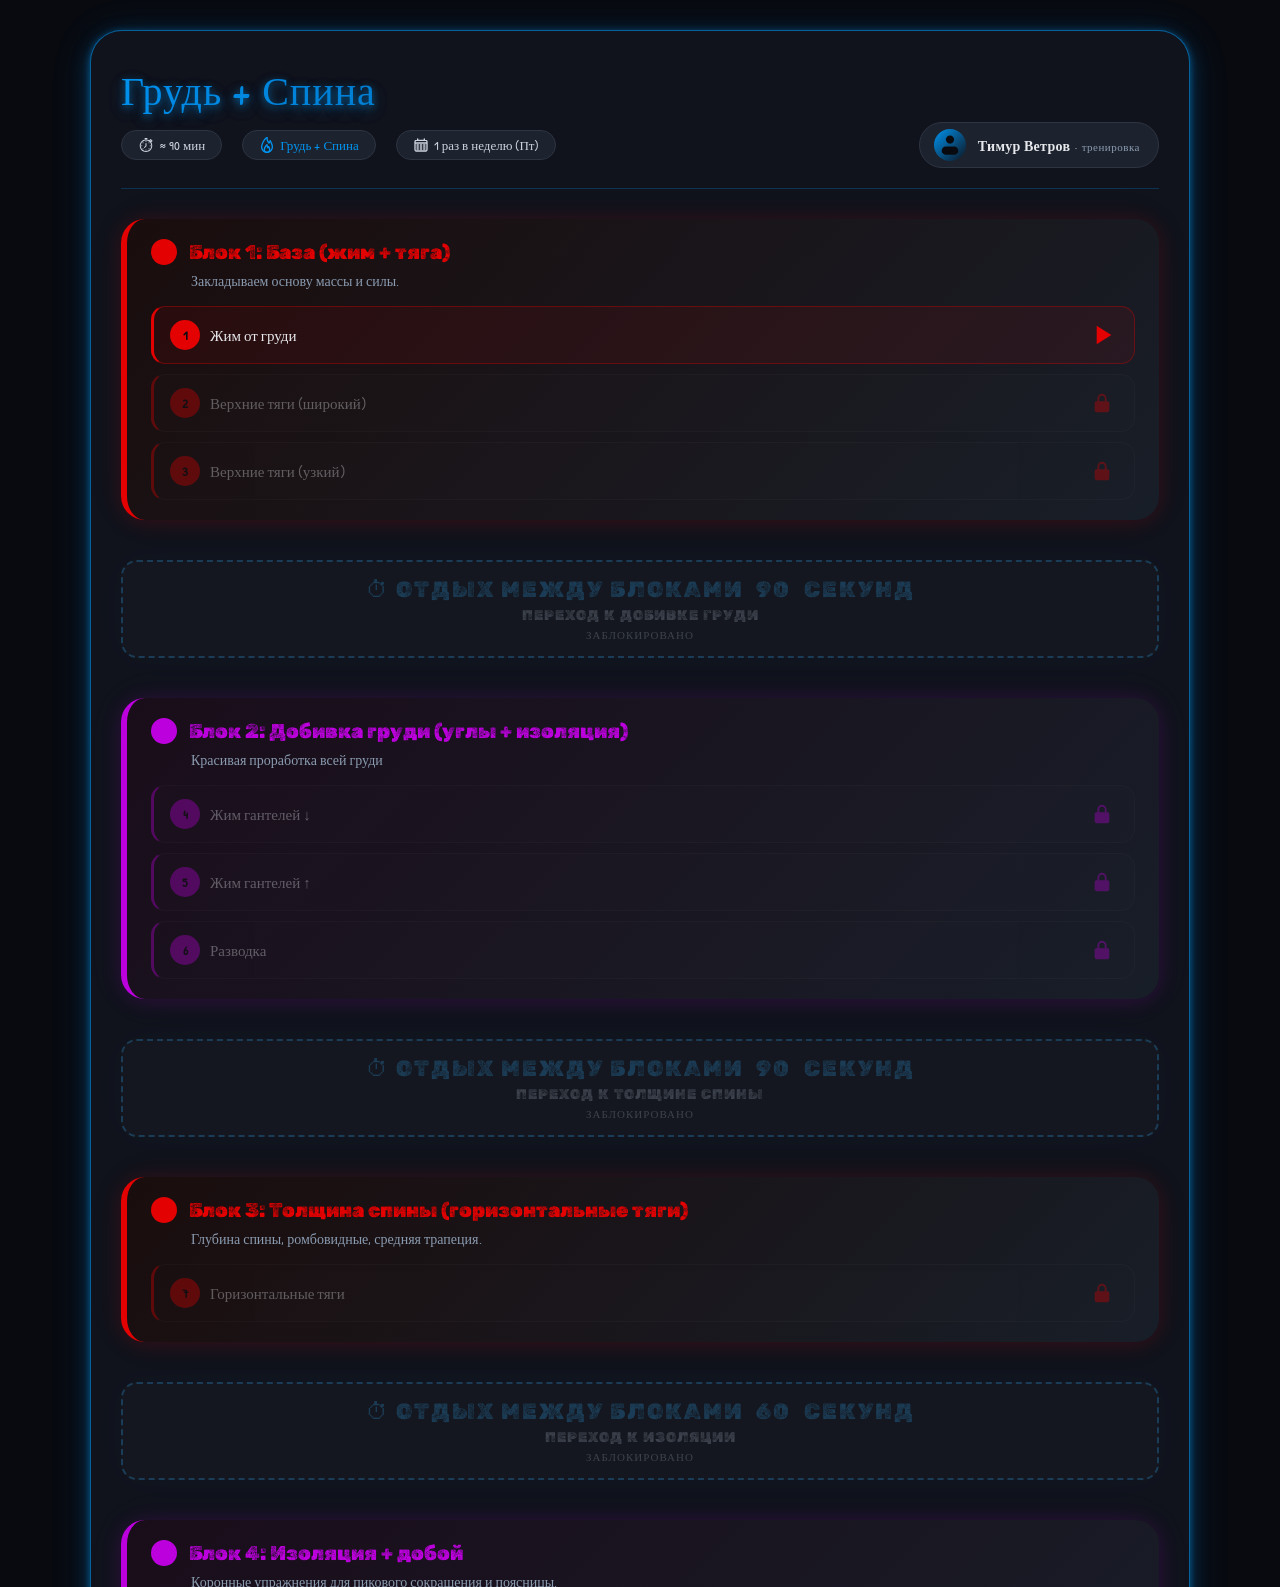
==== commit eb62c75b: "Add files via upload" ====
--- a/chest/chest.html
+++ b/chest/chest.html
@@ -7,36 +7,89 @@
     <link rel="stylesheet" href="chest.css">
 </head>
 <body>
+    <svg xmlns="http://www.w3.org/2000/svg" style="display:none">
+            <symbol id="icon-clock" viewBox="0 0 32 32" fill="currentColor" fill-rule="evenodd">
+                <g transform="translate(-12,-340)">
+                <path d="M 28,364.95312 A 1.0606602,1.0606602 0 0 0 26.939453,366.01367 1.0606602,1.0606602 0 0 0 28,367.07422 1.0606602,1.0606602 0 0 0 29.060547,366.01367 1.0606602,1.0606602 0 0 0 28,364.95312 Z"/>
+                <path d="m 33.914062,362.47461 a 1.0606602,1.0606602 0 0 0 -0.675781,0.30664 1.0606602,1.0606602 0 0 0 0,1.5 1.0606602,1.0606602 0 0 0 1.5,0 1.0606602,1.0606602 0 0 0 0,-1.5 1.0606602,1.0606602 0 0 0 -0.824219,-0.30664 z"/>
+                <path d="m 21.935547,362.47461 a 1.0606602,1.0606602 0 0 0 -0.673828,0.30664 1.0606602,1.0606602 0 0 0 0,1.5 1.0606602,1.0606602 0 0 0 1.5,0 1.0606602,1.0606602 0 0 0 0,-1.5 1.0606602,1.0606602 0 0 0 -0.826172,-0.30664 z"/>
+                <path d="m 36.46875,356.48242 a 1.0606602,1.0606602 0 0 0 -1.060547,1.06055 1.0606602,1.0606602 0 0 0 1.060547,1.06055 1.0606602,1.0606602 0 0 0 1.0625,-1.06055 1.0606602,1.0606602 0 0 0 -1.0625,-1.06055 z"/>
+                <path d="m 19.53125,356.48242 a 1.0606602,1.0606602 0 0 0 -1.0625,1.06055 1.0606602,1.0606602 0 0 0 1.0625,1.06055 1.0606602,1.0606602 0 0 0 1.060547,-1.06055 1.0606602,1.0606602 0 0 0 -1.060547,-1.06055 z"/>
+                <path d="m 28,352.01367 a 1,1 0 0 0 -1,1 v 4.58399 l -2.707031,2.70898 a 1,1 0 0 0 0,1.41406 1,1 0 0 0 1.414062,0 l 3,-3 A 1.0001,1.0001 0 0 0 29,358.01367 v -5 a 1,1 0 0 0 -1,-1 z"/>
+                <path d="m 33.914062,350.49609 a 1.0606602,1.0606602 0 0 0 -0.675781,0.3086 1.0606602,1.0606602 0 0 0 0,1.5 1.0606602,1.0606602 0 0 0 1.5,0 1.0606602,1.0606602 0 0 0 0,-1.5 1.0606602,1.0606602 0 0 0 -0.824219,-0.3086 z"/>
+                <path d="m 21.935547,350.49609 a 1.0606602,1.0606602 0 0 0 -0.673828,0.3086 1.0606602,1.0606602 0 0 0 0,1.5 1.0606602,1.0606602 0 0 0 1.5,0 1.0606602,1.0606602 0 0 0 0,-1.5 1.0606602,1.0606602 0 0 0 -0.826172,-0.3086 z"/>
+                <path d="M 28,348.01367 A 1.0606602,1.0606602 0 0 0 26.939453,349.07422 1.0606602,1.0606602 0 0 0 28,350.13477 1.0606602,1.0606602 0 0 0 29.060547,349.07422 1.0606602,1.0606602 0 0 0 28,348.01367 Z"/>
+                <path d="m 26,342.01367 a 1,1 0 0 0 -1,1 1,1 0 0 0 1,1 h 1 v 1.04297 c -6.425484,0.51183 -11.5,5.90234 -11.5,12.45703 0,6.8917 5.6083,12.5 12.5,12.5 6.8917,0 12.5,-5.6083 12.5,-12.5 0,-2.49565 -0.738405,-4.82171 -2.003906,-6.77539 a 1.0001,1.0001 0 0 0 0.111328,-0.0898 l 2.121094,-2.1211 a 1.0001,1.0001 0 0 0 0,-1.41406 l -2.828125,-2.82812 a 1.0001,1.0001 0 0 0 -1.414063,0 l -2.121094,2.12109 A 1.0001,1.0001 0 0 0 34.1875,346.66016 C 32.635016,345.77154 30.875389,345.20603 29,345.05664 v -1.04297 h 1 a 1,1 0 0 0 1,-1 1,1 0 0 0 -1,-1 z m 11.193359,4.39258 1.414063,1.41406 -0.707031,0.70703 -1.414063,-1.41406 z M 28,347.01367 c 5.810822,0 10.5,4.68918 10.5,10.5 0,5.81083 -4.689178,10.5 -10.5,10.5 -5.810822,0 -10.5,-4.68917 -10.5,-10.5 0,-5.81082 4.689178,-10.5 10.5,-10.5 z"/>
+                </g>
+            </symbol>
+            <symbol id="icon-fire" viewBox="0 0 24 24">
+                <path fill="currentColor" d="M12,24c-5,0-9-4-9-9c0-4,2.4-8.2,3.4-9.8C7,4.3,9.8,0,12,0c0.6,0,1,0.4,1,1s-0.4,1-1,1c-1.4,0.2-7,7.4-7,13c0,3.9,3.1,7,7,7s7-3.1,7-7c0-0.8-0.1-1.6-0.3-2.6c-0.5-1.9-1.4-4.1-2.7-6.1c-0.3-0.5-0.2-1.1,0.3-1.4c0.5-0.3,1.1-0.2,1.4,0.3c1.4,2.2,2.4,4.6,3,6.7C20.9,13,21,14.1,21,15C21,20,17,24,12,24z"/>
+                <path fill="currentColor" d="M15,9.9c-0.3,0-0.6-0.1-0.8-0.3C12.1,7.2,11,4.2,11,1c0-0.6,0.4-1,1-1s1,0.4,1,1c0,2.7,1,5.3,2.7,7.3c0.4,0.4,0.3,1-0.1,1.4C15.5,9.8,15.2,9.9,15,9.9z"/>
+                <path fill="currentColor" d="M15,9.9c-0.3,0-0.5-0.1-0.7-0.3c-0.4-0.4-0.4-1,0-1.4c0.7-0.8,1.3-1.7,1.5-2.7C15.9,5,16.5,4.7,17,4.8c0.5,0.1,0.9,0.7,0.7,1.2c-0.3,1.3-1.1,2.6-2,3.6C15.5,9.8,15.2,9.9,15,9.9z"/>
+                <path fill="currentColor" d="M12,24c-2.8,0-5-2.2-5-5c0-3.1,3.1-8,5-8c0.6,0,1,0.4,1,1c0,0.5-0.4,0.9-0.9,1C11.4,13.4,9,16.6,9,19c0,1.7,1.3,3,3,3s3-1.3,3-3c0-0.3-0.1-0.7-0.2-1.2c-0.2-0.9-0.7-1.9-1.3-2.9c-0.3-0.5-0.2-1.1,0.3-1.4c0.5-0.3,1.1-0.2,1.4,0.3c0.7,1.1,1.3,2.4,1.6,3.5c0.1,0.6,0.2,1.1,0.2,1.7C17,21.8,14.8,24,12,24z"/>
+                <path fill="currentColor" d="M13.5,17c-0.3,0-0.6-0.1-0.8-0.3C11.6,15.3,11,13.7,11,12c0-0.6,0.4-1,1-1s1,0.4,1,1c0,1.2,0.4,2.4,1.2,3.3c0.4,0.4,0.3,1-0.1,1.4C14,16.9,13.7,17,13.5,17z"/>
+                <path fill="currentColor" d="M13.5,17c-0.3,0-0.5-0.1-0.7-0.3c-0.4-0.4-0.4-1,0-1.4c0.3-0.3,0.5-0.7,0.6-1.1c0.1-0.5,0.7-0.9,1.2-0.7c0.5,0.1,0.9,0.7,0.7,1.2c-0.2,0.8-0.6,1.5-1.2,2C14,16.9,13.7,17,13.5,17z"/>
+            </symbol>
+            <symbol id="icon-calendar" viewBox="0 0 24 24" fill="none">
+                <path d="M3 9H21M7 3V5M17 3V5M6 12H8M11 12H13M16 12H18M6 15H8M11 15H13M16 15H18M6 18H8M11 18H13M16 18H18M6.2 21H17.8C18.9201 21 19.4802 21 19.908 20.782C20.2843 20.5903 20.5903 20.2843 20.782 19.908C21 19.4802 21 18.9201 21 17.8V8.2C21 7.07989 21 6.51984 20.782 6.09202C20.5903 5.71569 20.2843 5.40973 19.908 5.21799C19.4802 5 18.9201 5 17.8 5H6.2C5.0799 5 4.51984 5 4.09202 5.21799C3.71569 5.40973 3.40973 5.71569 3.21799 6.09202C3 6.51984 3 7.07989 3 8.2V17.8C3 18.9201 3 19.4802 3.21799 19.908C3.40973 20.2843 3.71569 20.5903 4.09202 20.782C4.51984 21 5.07989 21 6.2 21Z" stroke="currentColor" stroke-width="2" stroke-linecap="round"/>
+            </symbol>
+            <symbol id="icon-user" viewBox="0 0 16 16" fill="none">
+                <path d="M8 7C9.65685 7 11 5.65685 11 4C11 2.34315 9.65685 1 8 1C6.34315 1 5 2.34315 5 4C5 5.65685 6.34315 7 8 7Z" fill="currentColor"/>
+            <path d="M14 12C14 10.3431 12.6569 9 11 9H5C3.34315 9 2 10.3431 2 12V15H14V12Z" fill="currentColor"/>
+            </symbol>
+            <symbol id="icon-dot" viewBox="0 0 16 16" fill="none">
+                <circle cx="8" cy="8" r="8" fill="currentColor"/>
+            </symbol>
+    </svg>
+
     <main class="page">
-        <h1 class="page__title">
-            <span class="page__title-accent">Грудь + Спина</span>
-        </h1>
+        <h1 class="page__title">Грудь + Спина</h1>
 
         <header class="header reveal">
-            <div class="header__meta">
-                <span class="header__tag">⏱ 60–80 мин</span>
-                <span class="header__tag">🔥 <em>Грудь + Спина</em></span>
-                <span class="header__tag">🔄 1 раз в неделю (ПТ)</span>
-            </div>
-            <div class="badge">
-                <span class="badge__avatar" aria-hidden="true">👤</span>
-                <span class="badge__name">Тимур Ветров <span class="badge__label">• тренировка</span></span>
-            </div>
+                <div class="header__meta">
+                    <div class="header__tag">
+                        <svg class="header__icon" aria-hidden="true">
+                            <use href="#icon-clock"></use>
+                        </svg>
+                        <span>≈ 90 мин</span>
+                    </div>
+                    <div class="header__tag">
+                        <svg class="header__icon header__icon--accent" aria-hidden="true">
+                            <use href="#icon-fire"></use>
+                        </svg>
+                        <em>Грудь + Спина</em>
+                    </div>
+                    <div class="header__tag">
+                        <svg class="header__icon" aria-hidden="true">
+                            <use href="#icon-calendar"></use>
+                        </svg>
+                        <span>1 раз в неделю (Пт)</span>
+                    </div>
+                </div>
+                <div class="badge">
+                    <svg class="badge__avatar" aria-hidden="true">
+                        <use href="#icon-user"></use>
+                    </svg>
+                    <span class="badge__name">Тимур Ветров <span class="badge__label">• тренировка</span></span>
+                </div>
         </header>
 
         <!-- БЛОК 1: БАЗА -->
         <article class="card card--red reveal">
             <h2 class="card__title">
-                <span class="card__icon" aria-hidden="true">🔴</span> Блок 1: База (жим + тяга)
+                <svg class="card__icon" aria-hidden="true">
+                    <use href="#icon-dot"></use>
+                </svg>
+                Блок 1: База (жим + тяга)
             </h2>
             <p class="card__sub">Закладываем основу массы и силы.</p>
             <ul class="exercises">
                 <li>
                     <button class="exercise" type="button" data-step="0"
-                            data-name="Жим штанги горизонтально — пирамида"
+                            data-name="Жим от груди"
                             data-sets="6" data-rest="120">
                         <span class="exercise__num">1</span>
-                        <span class="exercise__name">Жим штанги горизонтально — пирамида</span>
+                        <span class="exercise__name">Жим от груди</span>
                         <span class="exercise__icon" aria-hidden="true">
                             <svg viewBox="0 0 24 24" width="18" height="18"><path fill="currentColor" d="M8 5v14l11-7z"/></svg>
                         </span>
@@ -45,9 +98,9 @@
                 <li>
                     <button class="exercise" type="button" data-step="1"
                             data-name="Верхние тяги (широкий хват)"
-                            data-sets="3" data-rest="90">
+                            data-sets="4" data-rest="120">
                         <span class="exercise__num">2</span>
-                        <span class="exercise__name">Верхние тяги (широкий хват)</span>
+                        <span class="exercise__name">Верхние тяги (широкий)</span>
                         <span class="exercise__icon" aria-hidden="true">
                             <svg viewBox="0 0 24 24" width="18" height="18"><path fill="currentColor" d="M8 5v14l11-7z"/></svg>
                         </span>
@@ -56,9 +109,9 @@
                 <li>
                     <button class="exercise" type="button" data-step="2"
                             data-name="Верхние тяги (узкий/средний хват)"
-                            data-sets="3" data-rest="90">
+                            data-sets="4" data-rest="90">
                         <span class="exercise__num">3</span>
-                        <span class="exercise__name">Верхние тяги (узкий/средний хват)</span>
+                        <span class="exercise__name">Верхние тяги (узкий)</span>
                         <span class="exercise__icon" aria-hidden="true">
                             <svg viewBox="0 0 24 24" width="18" height="18"><path fill="currentColor" d="M8 5v14l11-7z"/></svg>
                         </span>
@@ -79,16 +132,19 @@
         <!-- БЛОК 2: ДОБИВКА ГРУДИ -->
         <article class="card card--purple reveal">
             <h2 class="card__title">
-                <span class="card__icon" aria-hidden="true">🟣</span> Блок 2: Добивка груди (углы + изоляция)
+                <svg class="card__icon" aria-hidden="true">
+                    <use href="#icon-dot"></use>
+                </svg>
+                Блок 2: Добивка груди (углы + изоляция)
             </h2>
-            <p class="card__sub"><strong>Внимание:</strong> жим на опущенной скамье — твой приоритет, бьёт прямо в низ груди.</p>
+            <p class="card__sub">Красивая проработка всей груди</p>
             <ul class="exercises">
                 <li>
                     <button class="exercise" type="button" data-step="4"
-                            data-name="Жим гантелей на опущенной скамье (низ)"
-                            data-sets="3" data-rest="90">
+                            data-name="Жим гантелей ↓"
+                            data-sets="4" data-rest="90">
                         <span class="exercise__num">4</span>
-                        <span class="exercise__name">Жим гантелей на опущенной скамье (низ)</span>
+                        <span class="exercise__name">Жим гантелей ↓</span>
                         <span class="exercise__icon" aria-hidden="true">
                             <svg viewBox="0 0 24 24" width="18" height="18"><path fill="currentColor" d="M8 5v14l11-7z"/></svg>
                         </span>
@@ -96,10 +152,10 @@
                 </li>
                 <li>
                     <button class="exercise" type="button" data-step="5"
-                            data-name="Жим гантелей на приподнятой скамье (верх)"
-                            data-sets="3" data-rest="90">
+                            data-name="Жим гантелей ↑"
+                            data-sets="4" data-rest="120">
                         <span class="exercise__num">5</span>
-                        <span class="exercise__name">Жим гантелей на приподнятой скамье (верх)</span>
+                        <span class="exercise__name">Жим гантелей ↑</span>
                         <span class="exercise__icon" aria-hidden="true">
                             <svg viewBox="0 0 24 24" width="18" height="18"><path fill="currentColor" d="M8 5v14l11-7z"/></svg>
                         </span>
@@ -107,10 +163,10 @@
                 </li>
                 <li>
                     <button class="exercise" type="button" data-step="6"
-                            data-name="Разводка на горизонтальной скамье"
-                            data-sets="3" data-rest="60">
+                            data-name="Разводка"
+                            data-sets="4" data-rest="90">
                         <span class="exercise__num">6</span>
-                        <span class="exercise__name">Разводка на горизонтальной скамье</span>
+                        <span class="exercise__name">Разводка</span>
                         <span class="exercise__icon" aria-hidden="true">
                             <svg viewBox="0 0 24 24" width="18" height="18"><path fill="currentColor" d="M8 5v14l11-7z"/></svg>
                         </span>
@@ -131,27 +187,19 @@
         <!-- БЛОК 3: ТОЛЩИНА СПИНЫ -->
         <article class="card card--red reveal">
             <h2 class="card__title">
-                <span class="card__icon" aria-hidden="true">🔴</span> Блок 3: Толщина спины (горизонтальные тяги)
+                <svg class="card__icon" aria-hidden="true">
+                    <use href="#icon-dot"></use>
+                </svg>
+                Блок 3: Толщина спины (горизонтальные тяги)
             </h2>
             <p class="card__sub">Глубина спины, ромбовидные, средняя трапеция.</p>
             <ul class="exercises">
                 <li>
                     <button class="exercise" type="button" data-step="8"
-                            data-name="Тяга штанги с Т-грифом — пирамида"
-                            data-sets="4" data-rest="90">
+                            data-name="Тяги на тросовом тренажёре (раздельные ручки, сидя)"
+                            data-sets="6" data-rest="120">
                         <span class="exercise__num">7</span>
-                        <span class="exercise__name">Тяга штанги с Т-грифом — пирамида</span>
-                        <span class="exercise__icon" aria-hidden="true">
-                            <svg viewBox="0 0 24 24" width="18" height="18"><path fill="currentColor" d="M8 5v14l11-7z"/></svg>
-                        </span>
-                    </button>
-                </li>
-                <li>
-                    <button class="exercise" type="button" data-step="9"
-                            data-name="Тяги на тросовом тренажёре (раздельные ручки, сидя)"
-                            data-sets="3" data-rest="60">
-                        <span class="exercise__num">8</span>
-                        <span class="exercise__name">Тяги на тросовом тренажёре (раздельные ручки, сидя)</span>
+                        <span class="exercise__name">Горизонтальные тяги</span>
                         <span class="exercise__icon" aria-hidden="true">
                             <svg viewBox="0 0 24 24" width="18" height="18"><path fill="currentColor" d="M8 5v14l11-7z"/></svg>
                         </span>
@@ -160,7 +208,7 @@
             </ul>
         </article>
 
-        <div class="divider reveal" data-step="10" data-rest="60" role="button" tabindex="0" aria-label="Таймер отдыха между блоками 60 секунд">
+        <div class="divider reveal" data-step="9" data-rest="60" role="button" tabindex="0" aria-label="Таймер отдыха между блоками 60 секунд">
             <div class="divider__timer">
                 <span class="divider__label">⏱ Отдых между блоками</span>
                 <span class="divider__time">60</span>
@@ -172,16 +220,30 @@
         <!-- БЛОК 4: ИЗОЛЯЦИЯ + ДОБОЙ -->
         <article class="card card--purple reveal">
             <h2 class="card__title">
-                <span class="card__icon" aria-hidden="true">🟣</span> Блок 4: Изоляция + добой
+                <svg class="card__icon" aria-hidden="true">
+                    <use href="#icon-dot"></use>
+                </svg>
+                Блок 4: Изоляция + добой
             </h2>
             <p class="card__sub">Коронные упражнения для пикового сокращения и поясницы.</p>
             <ul class="exercises">
                 <li>
+                    <button class="exercise" type="button" data-step="10"
+                            data-name="Отжимания от брусьев"
+                            data-sets="3" data-rest="90">
+                        <span class="exercise__num">8</span>
+                        <span class="exercise__name">Отжимания от брусьев</span>
+                        <span class="exercise__icon" aria-hidden="true">
+                            <svg viewBox="0 0 24 24" width="18" height="18"><path fill="currentColor" d="M8 5v14l11-7z"/></svg>
+                        </span>
+                    </button>
+                </li>
+                <li>
                     <button class="exercise" type="button" data-step="11"
-                            data-name="Отжимания от брусьев (с весом)"
-                            data-sets="3" data-rest="90">
+                            data-name="Бабочка"
+                            data-sets="4" data-rest="60">
                         <span class="exercise__num">9</span>
-                        <span class="exercise__name">Отжимания от брусьев (с весом)</span>
+                        <span class="exercise__name">Бабочка</span>
                         <span class="exercise__icon" aria-hidden="true">
                             <svg viewBox="0 0 24 24" width="18" height="18"><path fill="currentColor" d="M8 5v14l11-7z"/></svg>
                         </span>
@@ -189,21 +251,10 @@
                 </li>
                 <li>
                     <button class="exercise" type="button" data-step="12"
-                            data-name="Бабочка (тренажёр)"
-                            data-sets="3" data-rest="60">
+                            data-name="Гиперэкстензия"
+                            data-sets="4" data-rest="45">
                         <span class="exercise__num">10</span>
-                        <span class="exercise__name">Бабочка (тренажёр)</span>
-                        <span class="exercise__icon" aria-hidden="true">
-                            <svg viewBox="0 0 24 24" width="18" height="18"><path fill="currentColor" d="M8 5v14l11-7z"/></svg>
-                        </span>
-                    </button>
-                </li>
-                <li>
-                    <button class="exercise" type="button" data-step="13"
-                            data-name="Гиперэкстензия (с блином на груди)"
-                            data-sets="3" data-rest="45">
-                        <span class="exercise__num">11</span>
-                        <span class="exercise__name">Гиперэкстензия (с блином на груди)</span>
+                        <span class="exercise__name">Гиперэкстензия</span>
                         <span class="exercise__icon" aria-hidden="true">
                             <svg viewBox="0 0 24 24" width="18" height="18"><path fill="currentColor" d="M8 5v14l11-7z"/></svg>
                         </span>
@@ -216,7 +267,7 @@
         <section class="progress reveal" aria-label="Прогресс тренировки">
             <div class="progress__head">
                 <span class="progress__title">Прогресс</span>
-                <span class="progress__counter" id="progress-counter">0 / 14</span>
+                <span class="progress__counter" id="progress-counter">0 / 13</span>
             </div>
             <div class="progress__bar">
                 <div class="progress__fill" id="progress-fill"></div>
@@ -250,11 +301,12 @@
         <section class="notes reveal">
             <h2 class="notes__title">Твои пометки</h2>
             <ul class="notes__list">
-                <li class="notes__item"><strong>Пирамида (упр. 1):</strong> первые два подхода — разминочные (отдых 60 сек), остальные — рабочие (отдых 120 сек).</li>
-                <li class="notes__item"><strong>Низ груди — твой приоритет.</strong> Жим на опущенной скамье и брусья обязательны.</li>
-                <li class="notes__item"><strong>Колени не страдают</strong> — все упражнения выполняются сидя, лёжа или с опорой.</li>
-                <li class="notes__item"><strong>Тяга Т-грифа:</strong> разминка 25 кг, потом 40 кг, потом 2 подхода по 50 кг.</li>
-                <li class="notes__item"><strong>Суперсет не предусмотрен</strong> — делай всё по отдельности с отдыхом.</li>
+                <li class="notes__item"><strong>Жим от груди (упр. 1):</strong> В формате пирамиды: первые два подхода — разминочные (отдых 60 сек), остальные — рабочие (отдых 120 сек). Широкий хват</li>
+                <li class="notes__item"><strong>Верхние тяги (упр. 2 и 3):</strong> Сначала широкий хват (вес большой), потом узкий хват (вес уже средний), шлифуем</li>
+                <li class="notes__item"><strong>Жим гантелей (упр. 4):</strong> на опущенной скамье для низа груди</li>
+                <li class="notes__item"><strong>Жим гантелей (упр. 5):</strong> на приподнятой скамье для верха груди</li>
+                <li class="notes__item"><strong>Горизонтальные тяги (упр. 7):</strong> тянем на тросовом тренажёре (раздельные ручки, сидя)</li>
+                <li class="notes__item"><strong>Низ груди</strong> Жим на опущенной скамье и брусья обязательны. Приоритет!</li>
             </ul>
         </section>
 
@@ -275,8 +327,8 @@
                 <svg viewBox="0 0 24 24" width="16" height="16"><path fill="none" stroke="currentColor" stroke-width="2" stroke-linecap="round" d="M6 6l12 12M18 6L6 18"/></svg>
             </button>
 
-            <h3 class="modal__title">Настройка</h3>
-            <p class="modal__name" id="modal-name">Упражнение</p>
+            <h3 class="modal__title" id="modal-name">Упражнение</h3>
+            <p class="modal__set">Настройка:</p>
 
             <!-- ЭКРАН 1: НАСТРОЙКА -->
             <div class="modal__screen is-active" data-screen="setup">
@@ -294,7 +346,7 @@
                 </div>
 
                 <div class="modal__field">
-                    <span class="modal__field-label">Отдых между подходами (сек)</span>
+                    <span class="modal__field-label">Отдых (сек)</span>
                     <div class="stepper">
                         <button class="stepper__btn" type="button" data-target="m-rest" data-delta="-5" aria-label="Меньше">
                             <svg viewBox="0 0 24 24" width="16" height="16"><path fill="none" stroke="currentColor" stroke-width="2.5" stroke-linecap="round" d="M6 12h12"/></svg>
@@ -322,7 +374,7 @@
             <div class="modal__screen" data-screen="input">
                 <p class="modal__step-label">Подход <span id="m-input-set">1</span> из <span id="m-input-total">4</span></p>
                 <div class="modal__field">
-                    <span class="modal__field-label">Повторения за подход</span>
+                    <span class="modal__field-label">Кол-во повторений</span>
                     <div class="stepper">
                         <button class="stepper__btn" type="button" data-target="m-reps" data-delta="-1" aria-label="Меньше">
                             <svg viewBox="0 0 24 24" width="16" height="16"><path fill="none" stroke="currentColor" stroke-width="2.5" stroke-linecap="round" d="M6 12h12"/></svg>
--- a/chest/chest.css
+++ b/chest/chest.css
@@ -51,7 +51,6 @@
     --purple-rgb:    188, 0, 221;
     --blue-rgb:      0, 148, 240;
 
-    /* Theme (главный цвет страницы) — chest = синий */
     --theme:      var(--color-blue);
     --theme-rgb:  var(--blue-rgb);
     --theme-tint: #0d1420;
@@ -138,27 +137,25 @@
     letter-spacing: 1px;
     text-align: center;
 
-    text-shadow:
-        0 2px 7px  rgba(var(--theme-rgb), .5),
-        0 5px 15px rgba(var(--theme-rgb), .25),
-        0 5px 20px rgba(var(--theme-rgb), .15);
-
-    opacity: 0;
-    transform: translateY(20px);
-    transition: opacity var(--dur) ease, transform var(--dur) var(--ease-out);
-}
-
-.page__title.is-shown {
-    opacity: 1;
-    transform: translateY(0);
-}
-
-.page__title-accent {
     background: linear-gradient(135deg, var(--color-blue), #003366);
     -webkit-background-clip: text;
     background-clip: text;
     -webkit-text-fill-color: transparent;
     color: transparent;
+
+    text-shadow:
+        0 2px 7px  rgba(var(--theme-rgb), .5),
+        0 5px 15px rgba(var(--theme-rgb), .25),
+        0 5px 20px rgba(var(--theme-rgb), .15);
+
+    opacity: 0;
+    transform: translateY(20px);
+    transition: opacity var(--dur) ease, transform var(--dur) var(--ease-out);
+}
+
+.page__title.is-shown {
+    opacity: 1;
+    transform: translateY(0);
 }
 
 .page__title.is-font-changed {
@@ -197,6 +194,11 @@
 .header__tag {
     padding: 3px 10px;
 
+    display: flex;
+    justify-content: center;
+    align-items: center;
+    gap: 5px;
+
     background: #1d232e;
     border: 1px solid #2d3442;
     border-radius: var(--radius-pill);
@@ -206,6 +208,15 @@
     color: #cdd3df;
 }
 
+.header__icon {
+    width: 16px;
+    height: 16px;
+}
+
+.header__icon--accent {
+    color: var(--theme);
+}
+
 .header__tag em {
     font-style: normal;
     color: var(--theme);
@@ -230,6 +241,7 @@
 
     width: 24px;
     height: 24px;
+    padding: 5px;
 
     background: linear-gradient(135deg, var(--theme), var(--theme-tint));
     border-radius: 50%;
@@ -349,8 +361,8 @@
 }
 
 .card__icon {
-    font-size: 18px;
-    line-height: 1;
+    width: 18px;
+    height: 18px;
 }
 
 .card__sub {
@@ -414,7 +426,7 @@
     border-radius: 50%;
 
     font-weight: 600;
-    font-size: 12px;
+    font-size: 14px;
     color: #0b0d11;
 }
 
@@ -470,6 +482,7 @@
 
 .exercise.is-passed .exercise__icon { display: none; }
 
+/* Номерной кружок → галочка в акцентном цвете карточки */
 .exercise.is-passed .exercise__num {
     position: relative;
     background: transparent;
@@ -771,6 +784,8 @@
     text-align: center;
 }
 
+/* Ячейка с названием упражнения — rowspan, центрирование по вертикали,
+   акцентная полоса слева + лёгкая подложка, справа — разделитель. */
 .results__name {
     text-align: left !important;
     vertical-align: middle;
@@ -787,6 +802,7 @@
     background: rgba(var(--theme-rgb), .04);
 }
 
+/* Верх/низ группы — тематическая рамка вокруг блока одного упражнения */
 tr.results__group-start td {
     border-top: 2px solid rgba(var(--theme-rgb), .35);
 }
@@ -894,15 +910,15 @@
 
     padding: 20px 18px 18px;
 
-    background: linear-gradient(160deg, #101a2c, #10131c 60%);
+    background: linear-gradient(160deg, #1c1224, #10131c 60%);
     border: 1px solid rgba(var(--theme-rgb), .35);
     border-radius: 20px;
 
     box-shadow:
         0 0 0 1px rgba(var(--theme-rgb), .08),
-        0 2px 20px rgba(var(--theme-rgb), .35),
-        0 0 80px  rgba(var(--theme-rgb), .15),
-        0 0 140px rgba(var(--theme-rgb), .08);
+        0 2px 10px rgba(var(--theme-rgb), .35),
+        0 0 20px  rgba(var(--theme-rgb), .15),
+        0 0 30px rgba(var(--theme-rgb), .08);
 
     overflow-y: auto;
 
@@ -947,27 +963,29 @@
 }
 
 .modal__title {
-    margin-bottom: 4px;
-    padding-right: 34px;
+    margin-top: 20px;
+    margin-bottom: 15px;
 
     font-family: "Rubik Dirt", system-ui;
     font-weight: 400;
-    font-size: 22px;
+    font-size: 16px;
     letter-spacing: 3px;
     text-transform: uppercase;
+    text-align: center;
     color: var(--theme);
 
     text-shadow: 0 0 24px rgba(var(--theme-rgb), .4);
 }
 
-.modal__dialog:not([data-active-screen="setup"]) .modal__title {
+.modal__dialog:not([data-active-screen="setup"]) .modal__title,
+.modal__dialog:not([data-active-screen="setup"]) .modal__set {
     display: none;
 }
 
-.modal__name {
-    margin-bottom: 18px;
-
-    font-size: 14px;
+.modal__set {
+    margin-bottom: 7px;
+
+    font-size: 16px;
     font-weight: 500;
     color: var(--color-text-muted);
     letter-spacing: .3px;
@@ -1071,7 +1089,7 @@
 .modal__check input[type="checkbox"] {
     width: 16px;
     height: 16px;
-    accent-color: var(--color-gold);
+    accent-color: var(--theme);
     cursor: pointer;
 }
 
@@ -1080,7 +1098,7 @@
     width: 100%;
     padding: 14px 16px;
 
-    background: linear-gradient(135deg, var(--theme), #003366);
+    background: transparent;
     border: none;
     border-radius: 12px;
 
@@ -1092,29 +1110,30 @@
     color: #fff;
 
     cursor: pointer;
-    transition: transform .2s ease, box-shadow .2s ease;
+    transition: .35s ease;
 
     box-shadow:
-        0 6px 20px rgba(var(--theme-rgb), .4),
-        0 0 30px rgba(var(--theme-rgb), .25);
+        0 0 5px rgba(var(--theme-rgb), .4),
+        0 0 10px rgba(var(--theme-rgb), .25);
 }
 
 .modal__btn:hover {
     transform: translateY(-1px);
+    background: linear-gradient(135deg, var(--theme), #003366);
     box-shadow:
-        0 8px 26px rgba(var(--theme-rgb), .55),
-        0 0 40px rgba(var(--theme-rgb), .35);
+        0 0 5px  rgba(var(--theme-rgb), .55),
+        0 0 10px rgba(var(--theme-rgb), .35);
 }
 
 .modal__btn:active {
-    transform: translateY(0);
+    transform: scale(.98);
     box-shadow:
         0 4px 16px rgba(var(--theme-rgb), .35),
         0 0 20px rgba(var(--theme-rgb), .2);
 }
 
 .modal__step-label {
-    margin-bottom: 4px;
+    margin-bottom: 6px;
     text-align: center;
 
     font-size: 11px;
@@ -1138,8 +1157,8 @@
 }
 
 .modal__status--rest {
-    color: var(--color-gold);
-    text-shadow: 0 0 20px rgba(var(--gold-rgb), .35);
+    color: var(--theme);
+    text-shadow: 0 0 20px rgba(var(--theme-rgb), .35);
 }
 
 .modal__timer {
@@ -1159,10 +1178,10 @@
 }
 
 .modal__timer--rest {
-    color: var(--color-gold);
+    color: var(--color-blue);
     text-shadow:
-        0 0 20px rgba(var(--gold-rgb), .3),
-        0 0 40px rgba(var(--gold-rgb), .15);
+        0 0 20px rgba(var(--blue-rgb), .3),
+        0 0 40px rgba(var(--blue-rgb), .15);
 }
 
 .modal__dots {
@@ -1190,15 +1209,17 @@
     transition: background .25s ease, transform .25s ease, box-shadow .25s ease;
 }
 
+/* Пройденные — красные */
 .modal__dot.is-passed {
-    background: var(--color-red);
-    box-shadow: 0 0 8px rgba(var(--red-rgb), .55);
-}
-
+    background: var(--color-blue);
+    box-shadow: 0 0 8px rgba(var(--blue-rgb), .55);
+}
+
+/* Текущая — белая */
 .modal__dot.is-current {
-    background: var(--color-gold);
+    background: #fff;
     transform: scale(1.25);
-    box-shadow: 0 0 14px rgba(var(--gold-rgb), .7);
+    box-shadow: 0 0 5px rgba(255, 255, 255, .7);
 }
 
 
@@ -1358,7 +1379,7 @@
     .header__tag  { padding: 5px 16px; font-size: 13px; }
 
     .badge         { padding: 6px 18px 6px 14px; }
-    .badge__avatar { width: 32px; height: 32px; font-size: 18px; }
+    .badge__avatar { width: 32px; height: 32px; }
     .badge__name   { font-size: 14px; }
 
     .card {
@@ -1372,7 +1393,7 @@
     }
 
     .card__title { font-size: 20px; gap: 12px; }
-    .card__icon  { font-size: 26px; }
+    .card__icon  { width: 26px; height: 26px; }
     .card__sub   { padding-left: 40px; margin-bottom: 16px; font-size: 14px; }
 
     .exercises { gap: 10px; }
@@ -1466,7 +1487,7 @@
     }
 
     .modal__title { font-size: 26px; }
-    .modal__name  { font-size: 15px; }
+    .modal__set  { font-size: 15px; }
 
     .stepper { grid-template-columns: 50px 1fr 50px; }
 
